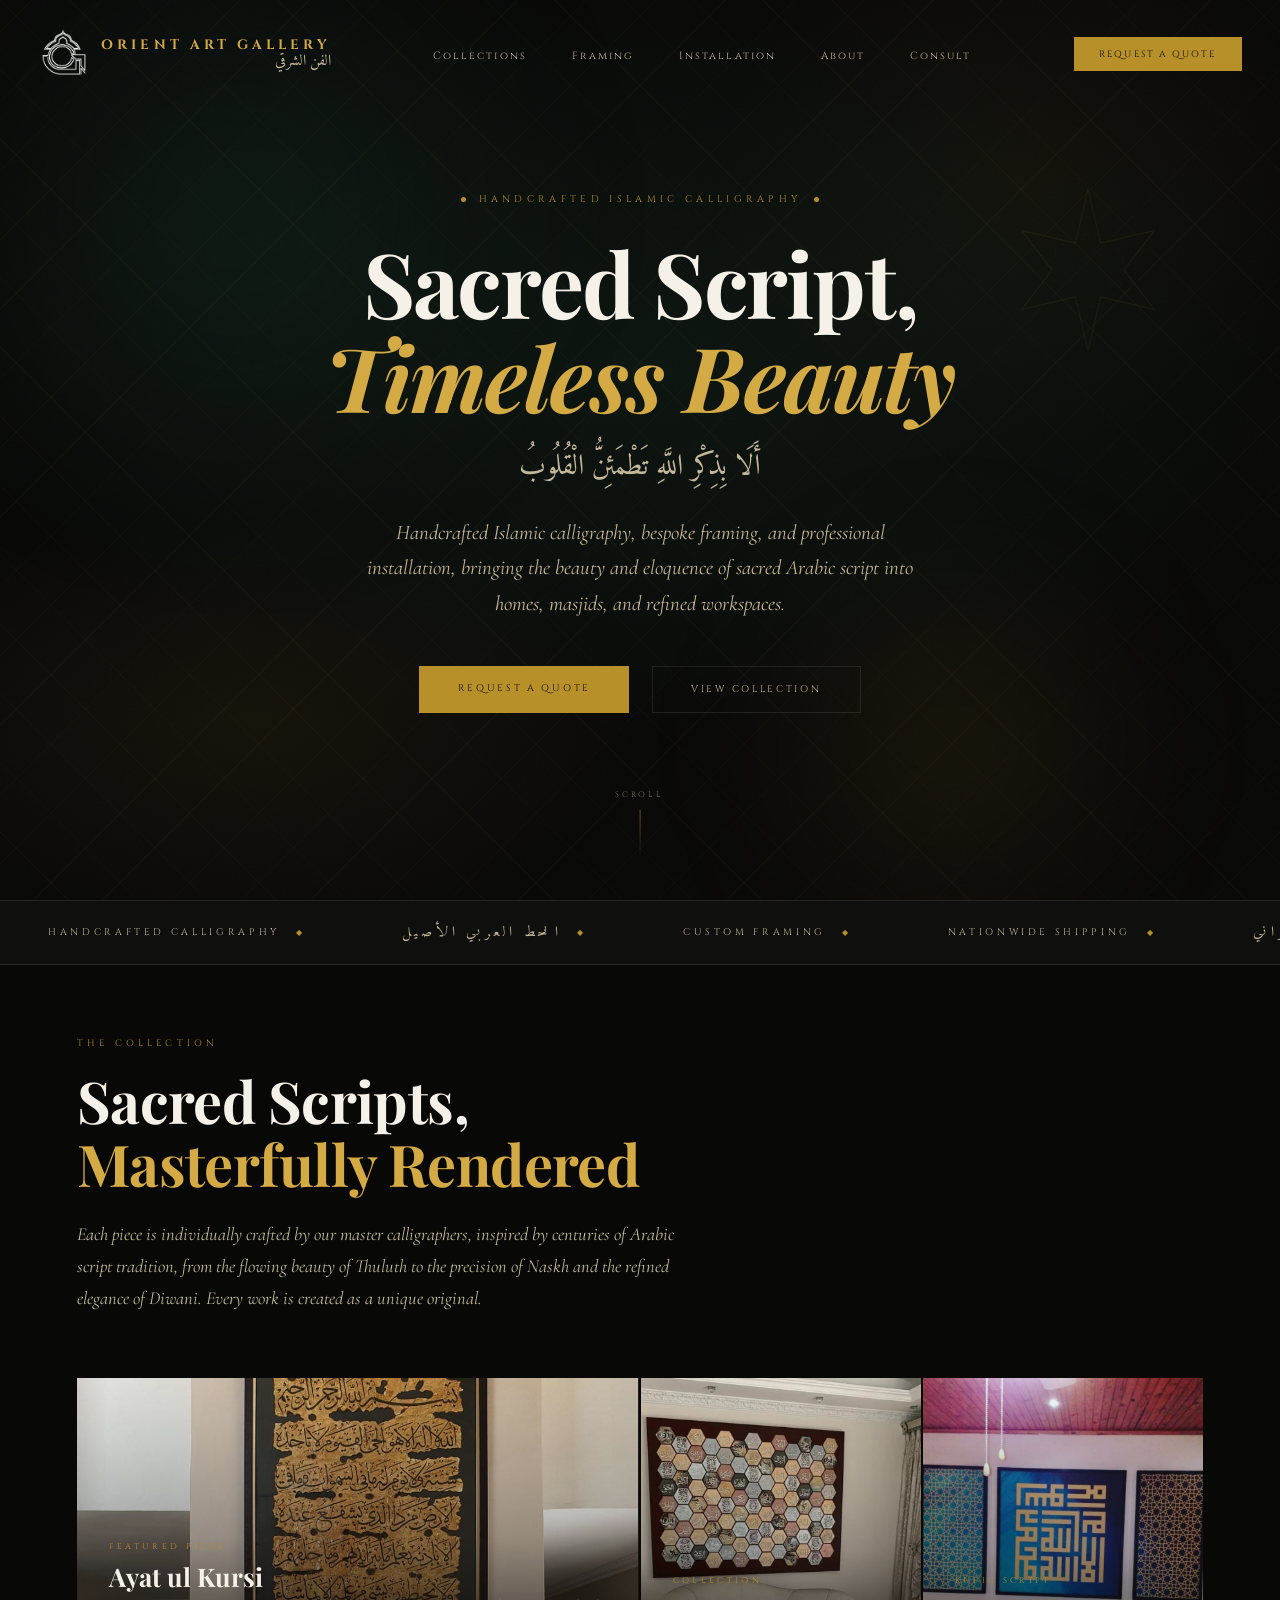
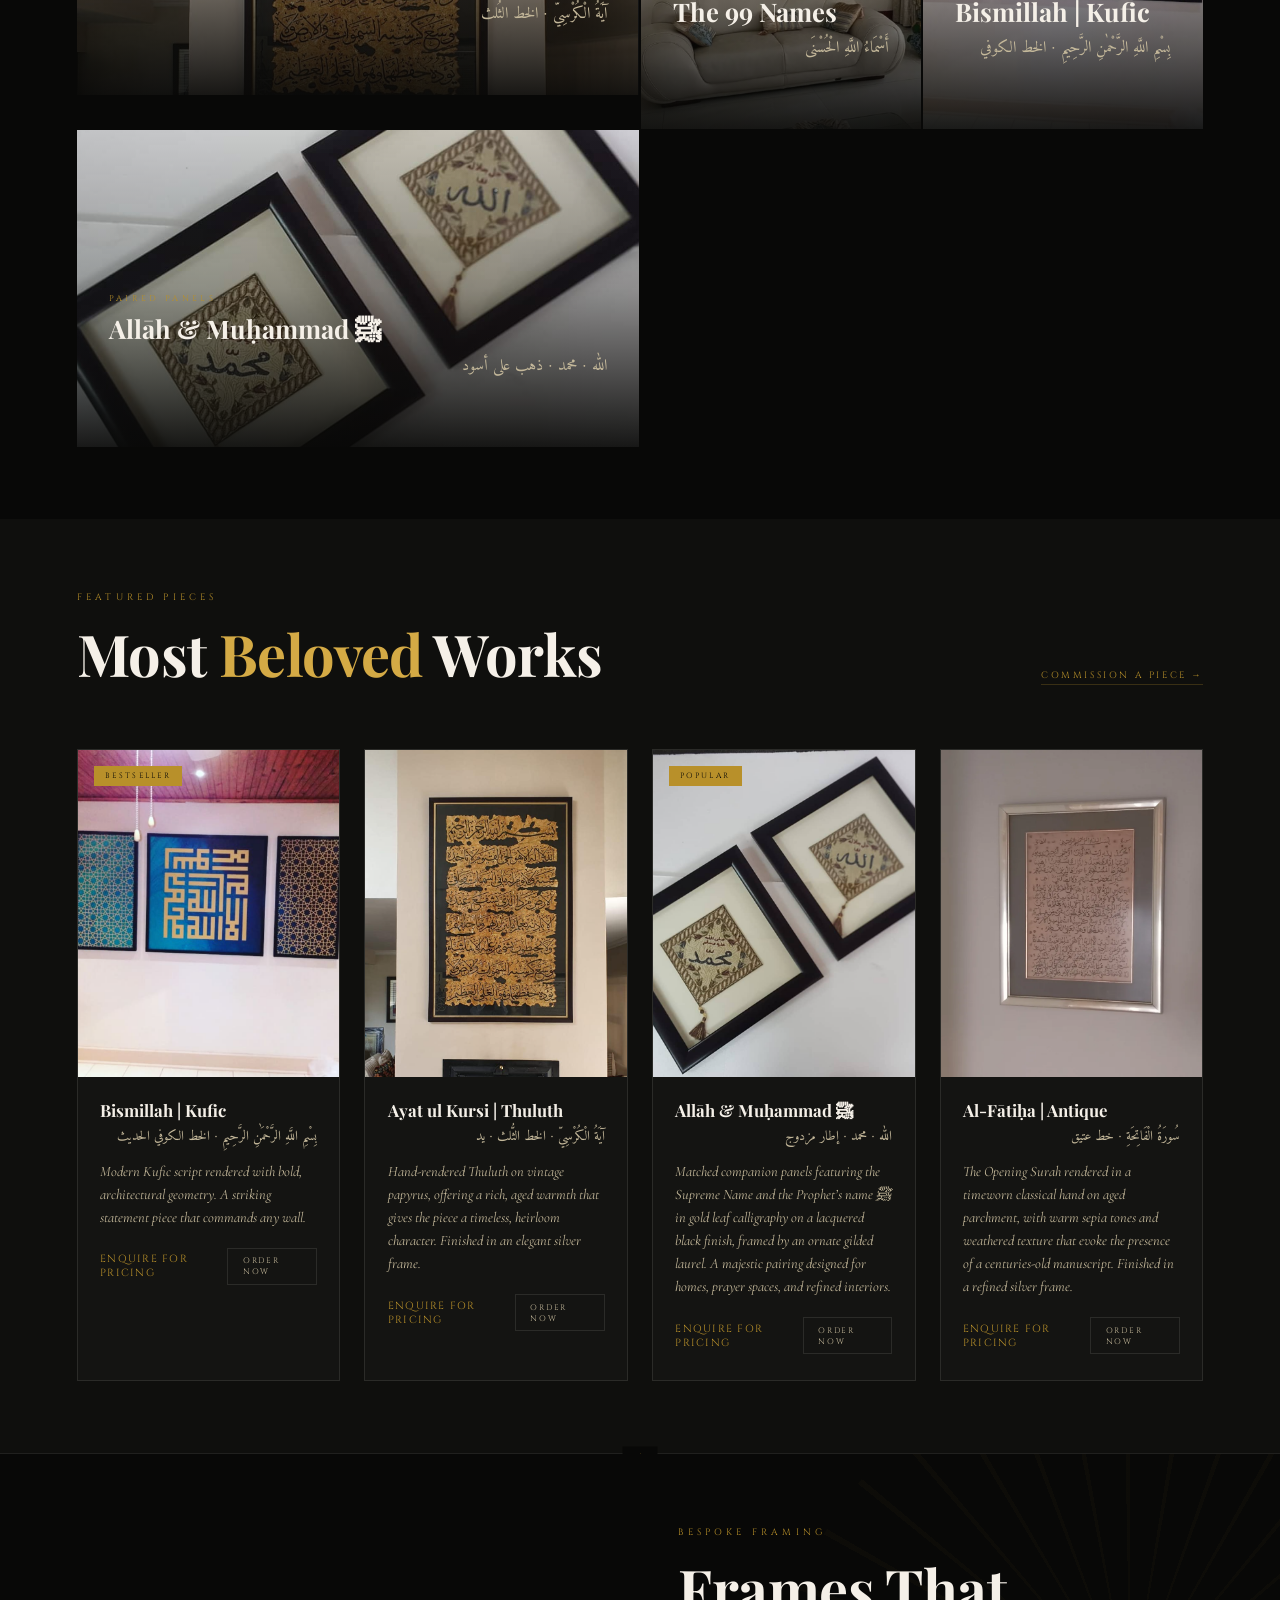
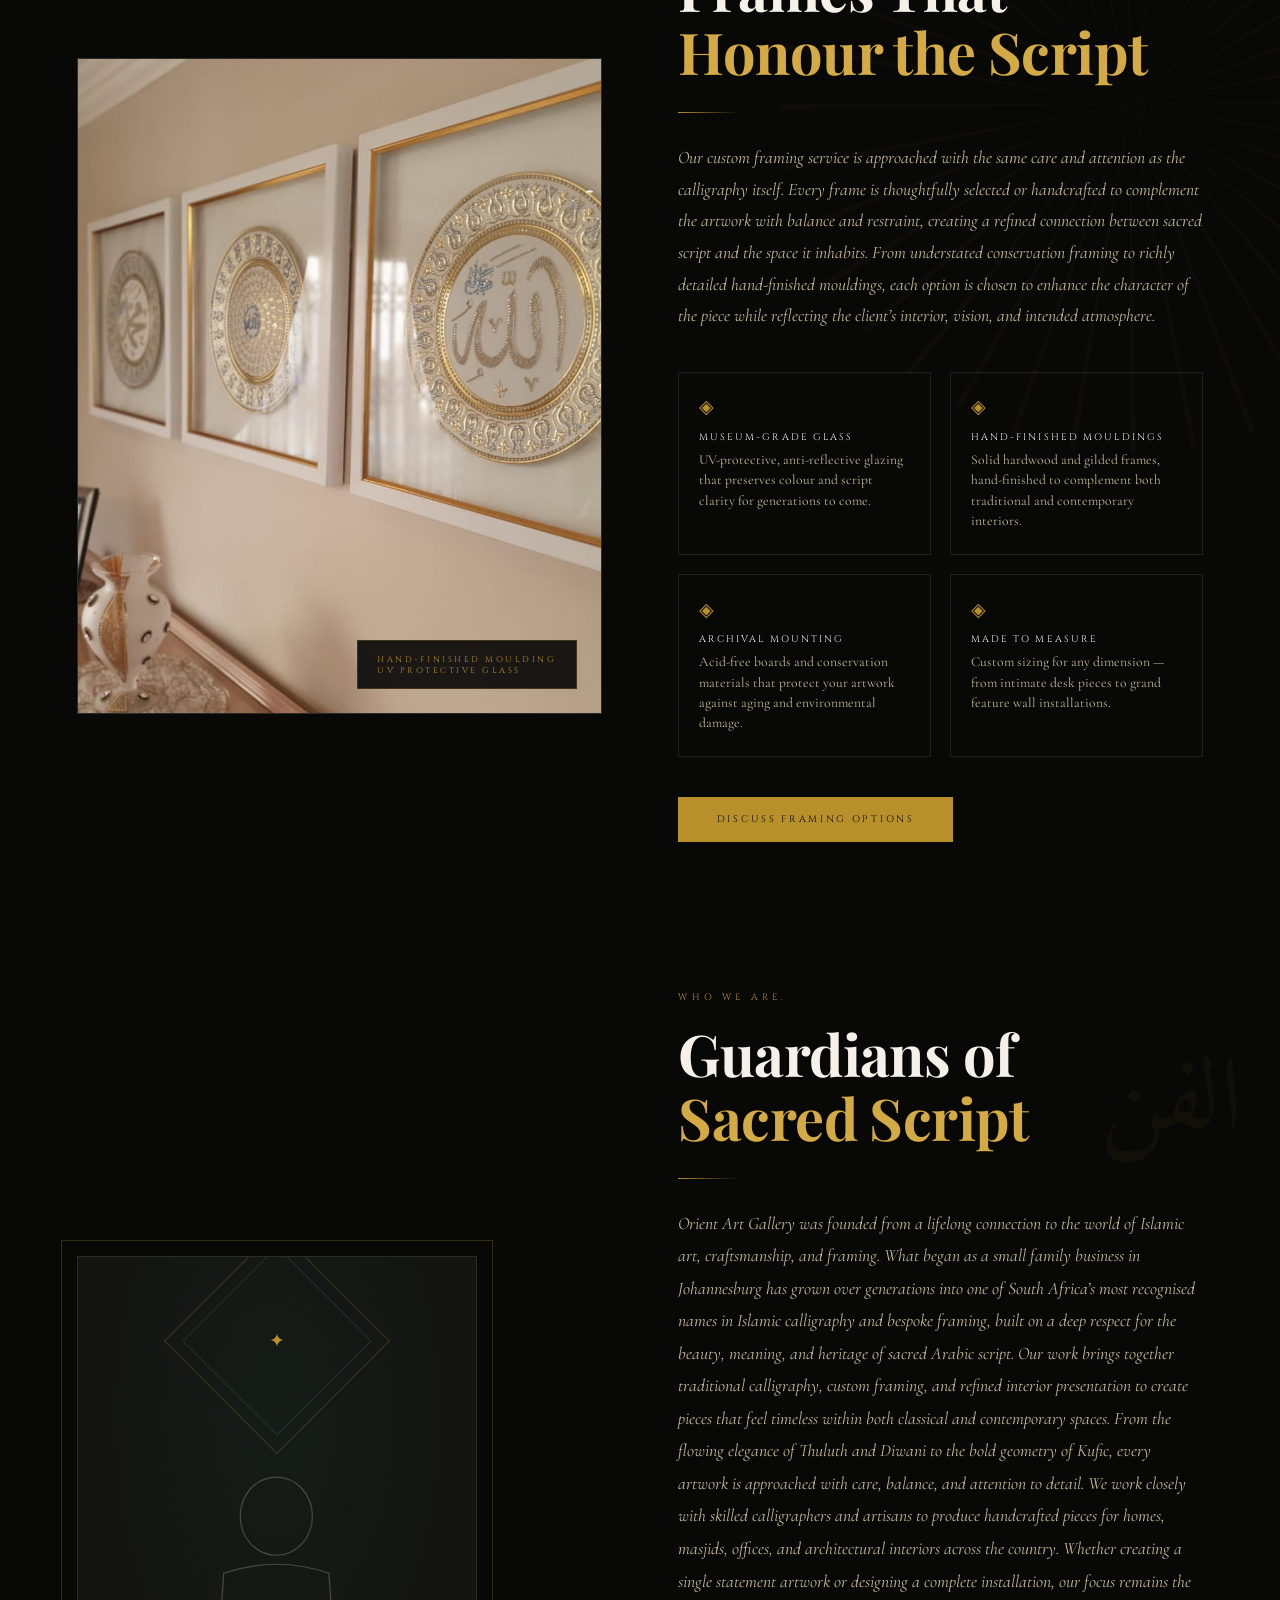
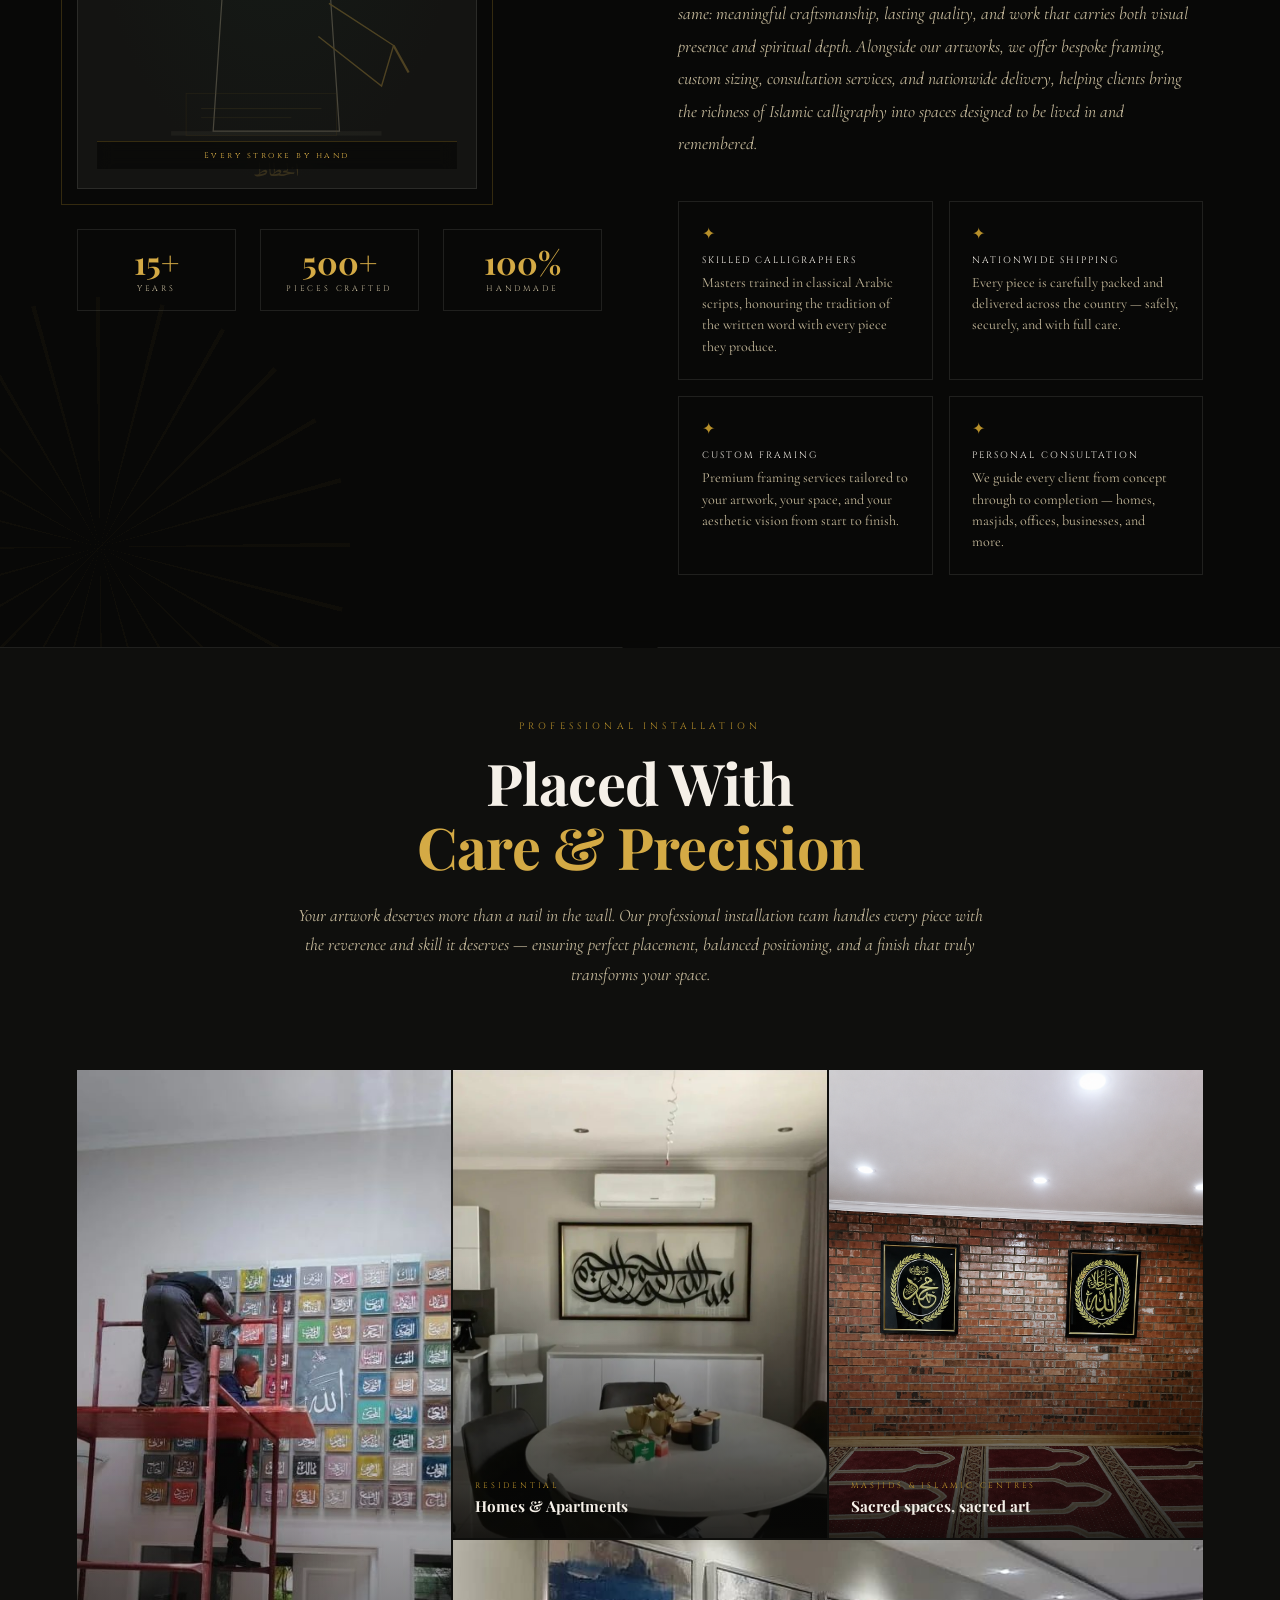
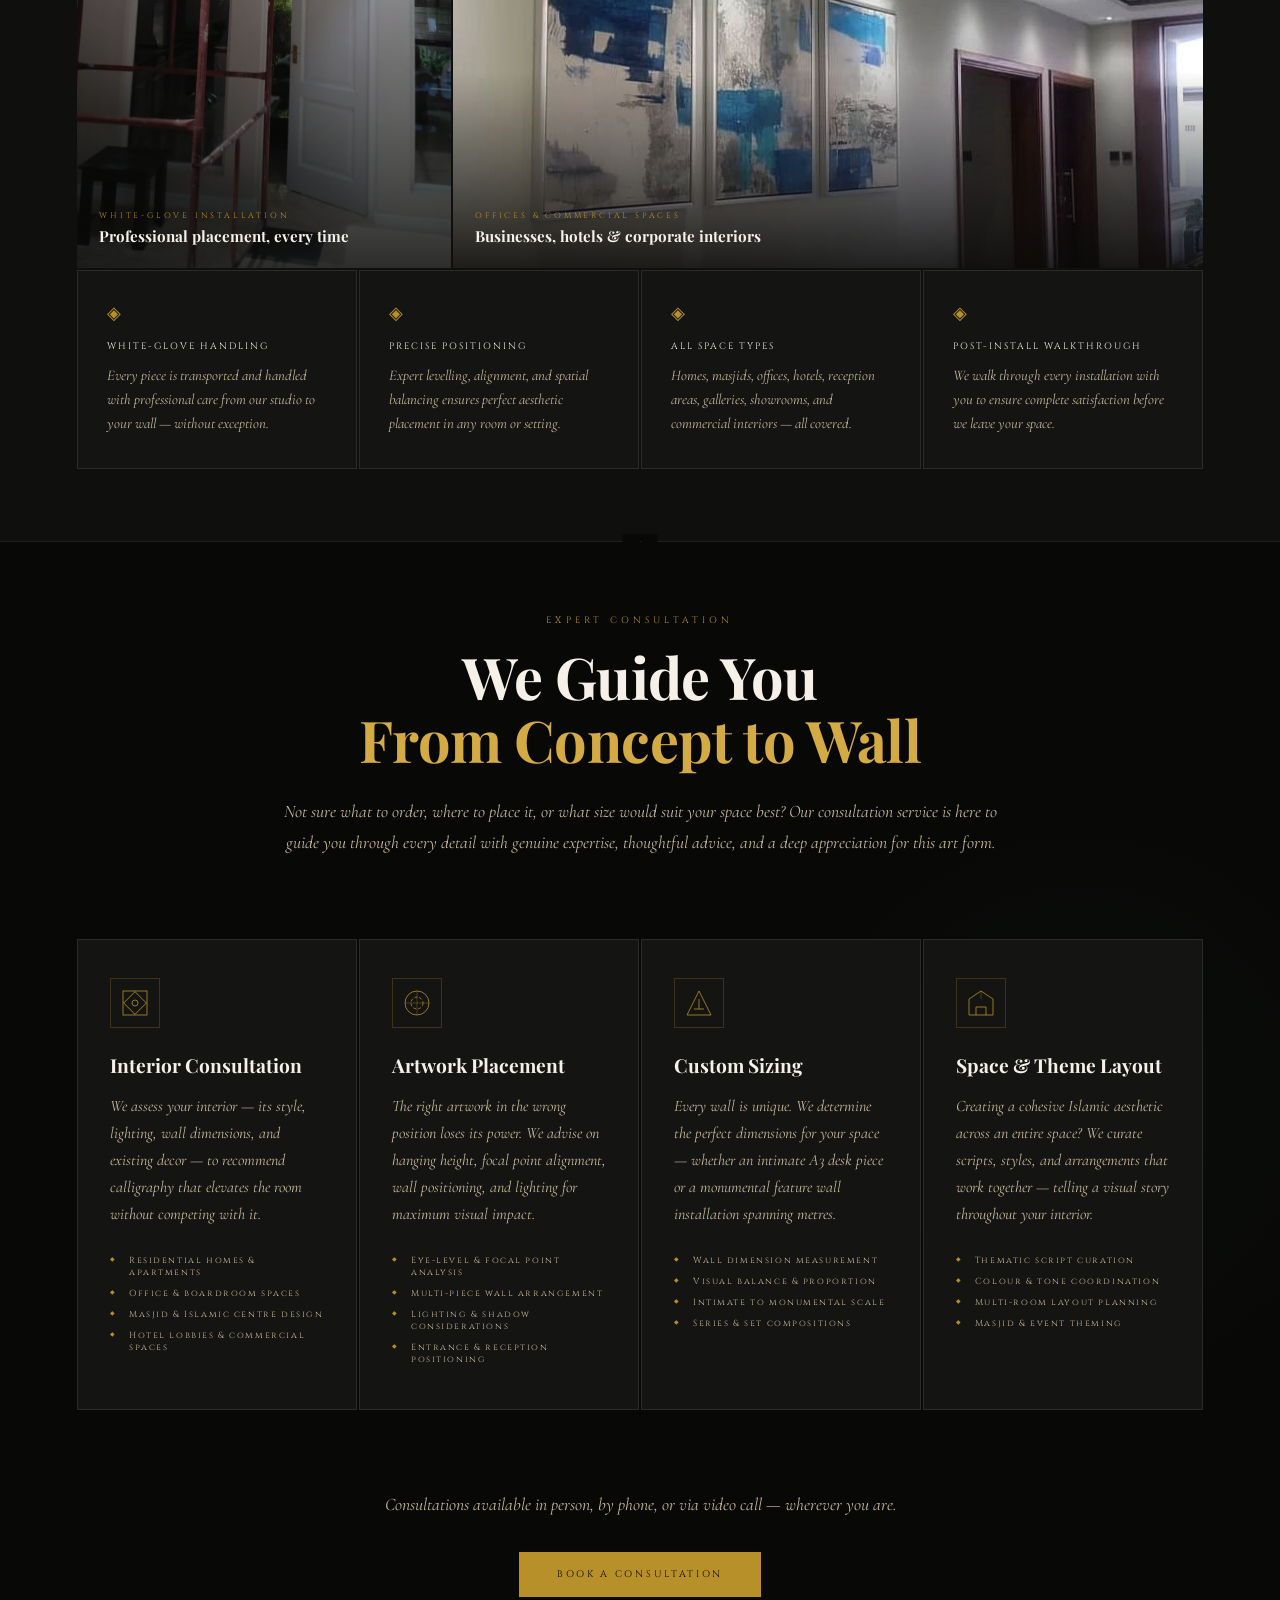
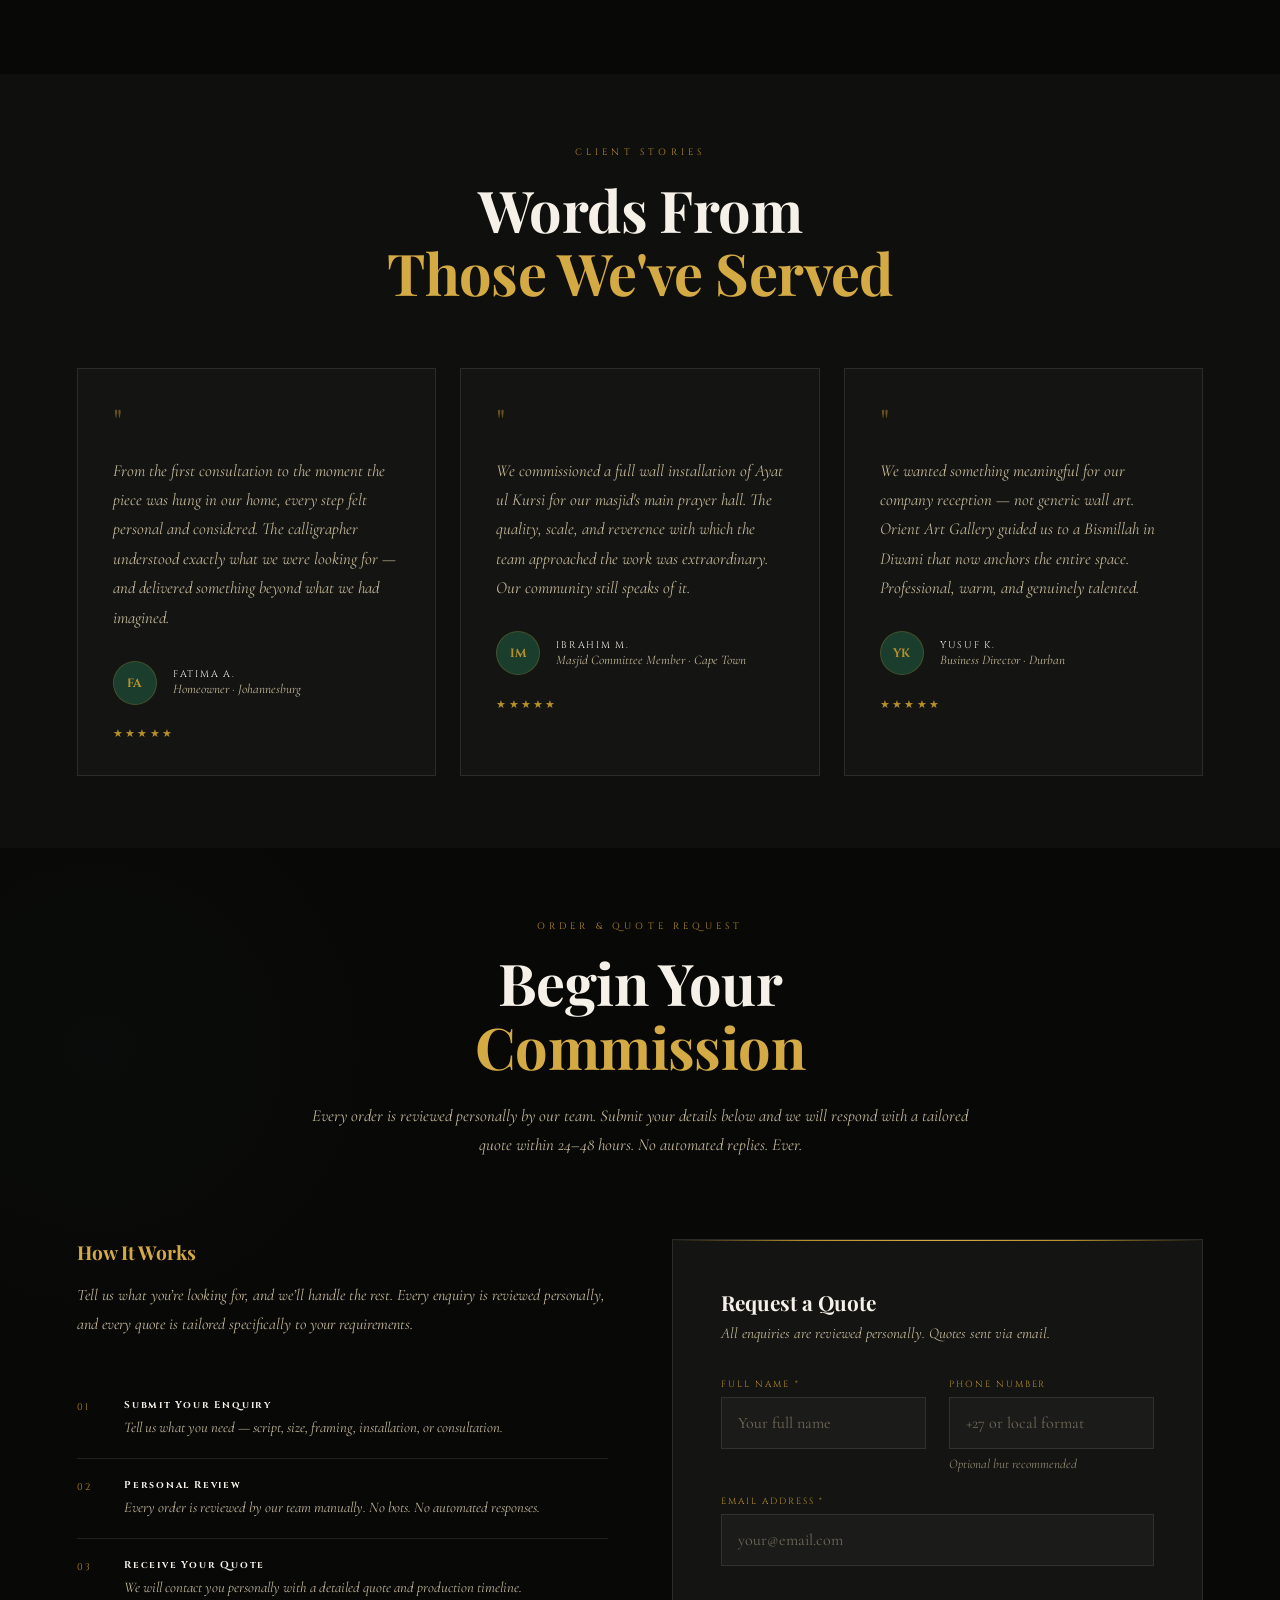
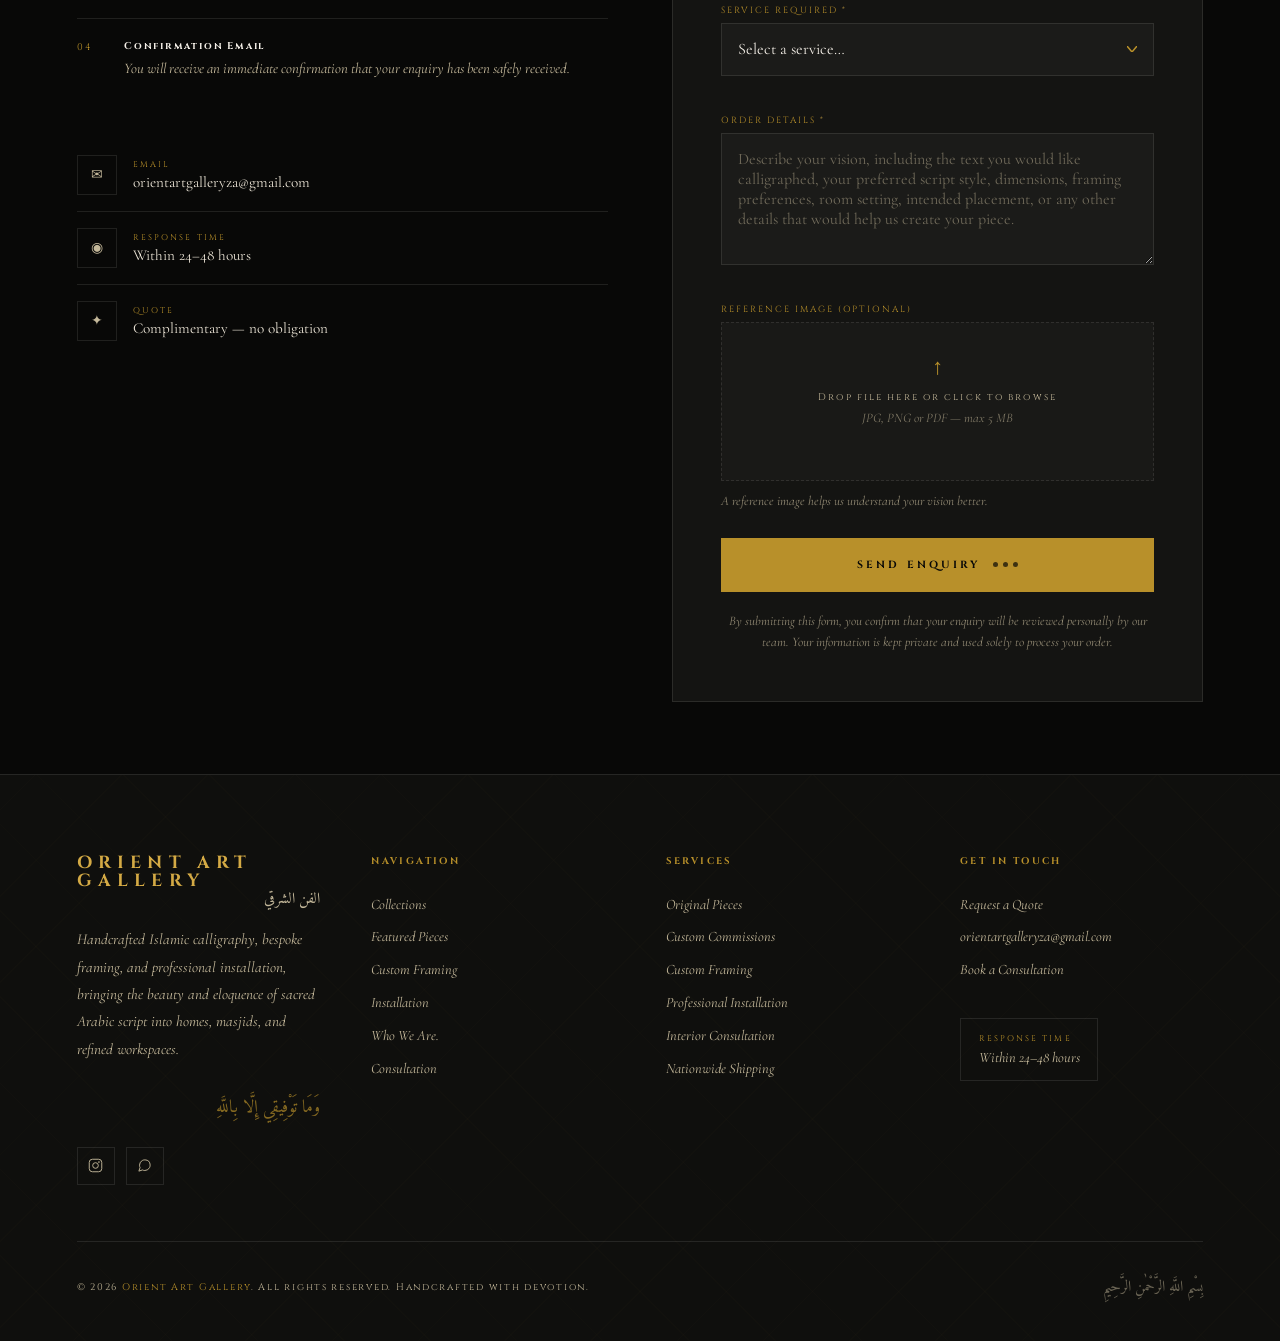
==== index.html @ dc5680f0 "Rename main.html to index.html Renamed" ====
<!DOCTYPE html>
<html lang="en" dir="ltr">

<head>
  <meta charset="UTF-8">
  <meta name="viewport" content="width=device-width, initial-scale=1.0">
  <meta name="description"
    content="Orient Art Gallery | Handcrafted Islamic calligraphy, custom framing, professional installation and interior consultation. Nationwide shipping.">
  <meta name="keywords"
    content="Islamic calligraphy, Arabic calligraphy, custom framing, Islamic art, Quran calligraphy, Islamic home decor, masjid art, halal">
  <meta property="og:title" content="Orient Art Gallery | Picture Framers And Art Presentation">
  <meta property="og:description"
    content="Handcrafted Islamic calligraphy for homes, masjids, and businesses. Custom framing, professional installation, and interior consultation.">
  <meta property="og:type" content="website">
  <meta name="theme-color" content="#080807">
  <title>Orient Art Gallery | Picture Framers And Art Presentation</title>

  <!-- Google Fonts -->
  <link rel="preconnect" href="https://fonts.googleapis.com">
  <link rel="preconnect" href="https://fonts.gstatic.com" crossorigin>
  <link
    href="https://fonts.googleapis.com/css2?family=Cinzel:wght@400;600;700&family=Playfair+Display:ital,wght@0,700;1,400;1,700&family=Cormorant+Garamond:ital,wght@0,400;0,500;1,400;1,500&family=Amiri:ital,wght@0,400;0,700;1,400&family=Noto+Naskh+Arabic:wght@400;700&display=swap"
    rel="stylesheet">

  <!-- Styles -->
  <link rel="stylesheet" href="style.css">
</head>

<body>

  <!-- ============================================================
       LOADER
       ============================================================ -->
  <div id="loader" role="status" aria-label="Loading Orient Art Gallery">
    <div class="loader-geo" aria-hidden="true"></div>
    <div class="loader-arabic" aria-label="Bismillah Al-Rahman Al-Raheem">بِسْمِ اللَّهِ الرَّحْمٰنِ الرَّحِيمِ</div>
    <div class="loader-wordmark">ORIENT ART GALLERY</div>
    <div class="loader-line" aria-hidden="true">
      <div class="loader-fill"></div>
    </div>
  </div>

  <!-- ============================================================
       CUSTOM CURSOR (desktop only)
       ============================================================ -->
  <div id="cursor-dot" aria-hidden="true"></div>
  <div id="cursor-ring" aria-hidden="true"></div>

  <!-- ============================================================
       SCROLL PROGRESS BAR
       ============================================================ -->
  <div id="scroll-bar" role="progressbar" aria-label="Page scroll progress" aria-valuemin="0" aria-valuemax="100"></div>

  <!-- ============================================================
       MOBILE OVERLAY
       ============================================================ -->
  <div id="mob-overlay" aria-hidden="true"></div>

  <!-- ============================================================
       NAVBAR
       ============================================================ -->
  <nav id="navbar" role="navigation" aria-label="Main navigation">
    <a href="#hero" class="nav-logo" aria-label="Orient Art Gallery — Return to top">
      <img src="logo.png" alt="Orient Art Logo" class="nav-logo-img">

      <div class="nav-logo-text">
        <span class="nav-logo-main">ORIENT ART GALLERY</span>
        <span class="nav-logo-arabic" lang="ar" dir="rtl">الفن الشرقي</span>
      </div>
    </a>

    <ul class="nav-links" role="list">
      <li><a href="#collections">Collections</a></li>
      <li><a href="#framing">Framing</a></li>
      <li><a href="#installation">Installation</a></li>
      <li><a href="#who-we-are">About</a></li>
      <li><a href="#consultation">Consult</a></li>
    </ul>

    <a href="#contact" class="nav-cta" aria-label="Request a quote">
      <span>REQUEST A QUOTE</span>
    </a>

    <button class="hamburger" id="hamburger" aria-label="Open navigation menu" aria-expanded="false"
      aria-controls="mobile-nav">
      <span></span><span></span><span></span>
    </button>
  </nav>

  <!-- ============================================================
       MOBILE NAV
       ============================================================ -->
  <nav class="mobile-nav" id="mobile-nav" aria-label="Mobile navigation" aria-hidden="true">
    <a href="#collections">Collections</a>
    <a href="#framing">Framing</a>
    <a href="#installation">Installation</a>
    <a href="#who-we-are">About</a>
    <a href="#consultation">Consult</a>
    <a href="#contact" class="nav-cta" style="margin-top:1.2rem;display:inline-block"><span>REQUEST A QUOTE</span></a>
  </nav>

  <!-- ============================================================
       MAIN CONTENT
       ============================================================ -->
  <main id="main-content">

    <!-- ===========================================================
         1. HERO SECTION
         =========================================================== -->
    <section id="hero" aria-label="Welcome to Orient Art Gallery">

      <!-- Background layers -->
      <div class="hero-bg" aria-hidden="true"></div>
      <div class="hero-grain" aria-hidden="true"></div>
      <div class="hero-geo" aria-hidden="true"></div>
      <div class="orb orb-a" aria-hidden="true"></div>
      <div class="orb orb-b" aria-hidden="true"></div>

      <!-- Decorative 8-pointed star -->
      <svg class="hero-star" viewBox="0 0 100 100" fill="none" xmlns="http://www.w3.org/2000/svg" aria-hidden="true">
        <path d="M50 5 L57 35 L87 28 L70 50 L87 72 L57 65 L50 95 L43 65 L13 72 L30 50 L13 28 L43 35 Z" stroke="#b8902a"
          stroke-width="0.6" fill="rgba(184,144,42,0.06)" />
        <circle cx="50" cy="50" r="20" stroke="#b8902a" stroke-width="0.4" fill="none" stroke-dasharray="3 4"
          opacity="0.5" />
      </svg>

      <!-- Canvas for animated Islamic geometric overlay -->
      <canvas id="hero-canvas" aria-hidden="true"></canvas>

      <!-- Hero content -->
      <div class="hero-content">
        <div class="hero-eyebrow">
          <span class="eyebrow-dot" aria-hidden="true"></span>
          HANDCRAFTED ISLAMIC CALLIGRAPHY
          <span class="eyebrow-dot" aria-hidden="true"></span>
        </div>

        <h1 class="hero-h1">
          <span class="line">Sacred Script,</span>
          <span class="line"><em class="gold-text">Timeless Beauty</em></span>
        </h1>

        <p class="hero-arabic" lang="ar" dir="rtl" aria-label="Verily, in the remembrance of Allah do hearts find rest">
          أَلَا بِذِكْرِ اللَّهِ تَطْمَئِنُّ الْقُلُوبُ
        </p>

        <p class="hero-sub">
          Handcrafted Islamic calligraphy, bespoke framing, and professional installation, bringing the beauty and
          eloquence of sacred Arabic script into homes, masjids, and refined workspaces.

        </p>

        <div class="hero-actions">
          <a href="#contact" class="btn-primary">
            <span>REQUEST A QUOTE</span>
          </a>
          <a href="#collections" class="btn-outline">
            <span>VIEW COLLECTION</span>
          </a>
        </div>
      </div>

      <!-- Scroll cue -->
      <div class="scroll-cue" aria-hidden="true">
        <span>SCROLL</span>
        <div class="scroll-cue-line"></div>
      </div>
    </section>

    <!-- ===========================================================
         2. MARQUEE
         =========================================================== -->
    <div id="marquee" aria-hidden="true">
      <div class="marquee-track">
        <div class="marquee-item"><span>HANDCRAFTED CALLIGRAPHY</span><span class="marquee-dot">◆</span></div>
        <div class="marquee-item"><span class="marquee-arabic" lang="ar">الخط العربي الأصيل</span><span
            class="marquee-dot">◆</span></div>
        <div class="marquee-item"><span>CUSTOM FRAMING</span><span class="marquee-dot">◆</span></div>
        <div class="marquee-item"><span>NATIONWIDE SHIPPING</span><span class="marquee-dot">◆</span></div>
        <div class="marquee-item"><span class="marquee-arabic" lang="ar">خط ثُلث · نَسخ · ديواني</span><span
            class="marquee-dot">◆</span></div>
        <div class="marquee-item"><span>PROFESSIONAL INSTALLATION</span><span class="marquee-dot">◆</span></div>
        <div class="marquee-item"><span>INTERIOR CONSULTATION</span><span class="marquee-dot">◆</span></div>
        <div class="marquee-item"><span class="marquee-arabic" lang="ar">الفن الإسلامي</span><span
            class="marquee-dot">◆</span></div>
        <!-- Duplicate for seamless loop -->
        <div class="marquee-item"><span>HANDCRAFTED CALLIGRAPHY</span><span class="marquee-dot">◆</span></div>
        <div class="marquee-item"><span class="marquee-arabic" lang="ar">الخط العربي الأصيل</span><span
            class="marquee-dot">◆</span></div>
        <div class="marquee-item"><span>CUSTOM FRAMING</span><span class="marquee-dot">◆</span></div>
        <div class="marquee-item"><span>NATIONWIDE SHIPPING</span><span class="marquee-dot">◆</span></div>
        <div class="marquee-item"><span class="marquee-arabic" lang="ar">خط ثُلث · نَسخ · ديواني</span><span
            class="marquee-dot">◆</span></div>
        <div class="marquee-item"><span>PROFESSIONAL INSTALLATION</span><span class="marquee-dot">◆</span></div>
        <div class="marquee-item"><span>INTERIOR CONSULTATION</span><span class="marquee-dot">◆</span></div>
        <div class="marquee-item"><span class="marquee-arabic" lang="ar">الفن الإسلامي</span><span
            class="marquee-dot">◆</span></div>
      </div>
    </div>

    <!-- ===========================================================
         3. COLLECTIONS SECTION
         =========================================================== -->
    <section id="collections" aria-labelledby="collections-title">

      <div class="collections-intro reveal">
        <span class="sec-tag">The Collection</span>
        <h2 class="sec-title" id="collections-title">
          Sacred Scripts,<br><span class="g">Masterfully Rendered</span>
        </h2>
        <p>
          Each piece is individually crafted by our master calligraphers, inspired by centuries of Arabic script
          tradition, from the flowing beauty of Thuluth to the precision of Naskh and the refined elegance of Diwani.
          Every work is created as a unique original.

      </div>

      <div class="collections-grid">

        <!-- Featured piece -->
        <article class="col-card col-span-2 large reveal d1" aria-label="Featured collection piece: Ayat ul Kursi">
          <div class="col-art has-image">
            <img src="ayatul kursi thuluth hand calligraphy.png"
              alt="Ayat ul Kursi — hand-rendered Thuluth calligraphy on aged papyrus, elegantly framed" loading="lazy"
              decoding="async">
            <div class="col-art-inner" role="img" aria-label="Ayat ul Kursi calligraphy in Thuluth script — placeholder"
              aria-hidden="true">

              <svg viewBox="0 0 140 120" fill="none" xmlns="http://www.w3.org/2000/svg" width="80%" opacity="0.75">
                <circle cx="70" cy="60" r="50" stroke="#b8902a" stroke-width="0.4" stroke-dasharray="5 4" />
                <circle cx="70" cy="60" r="35" stroke="#b8902a" stroke-width="0.3" />
                <text x="70" y="55" text-anchor="middle" font-family="Amiri,serif" font-size="22"
                  fill="#d4aa45">اللهُ</text>
                <text x="70" y="74" text-anchor="middle" font-family="Amiri,serif" font-size="11" fill="#c4b89a"
                  opacity="0.8">لَا إِلَٰهَ إِلَّا هُوَ الْحَيُّ الْقَيُّومُ</text>
              </svg>
            </div>
          </div>
          <div class="col-overlay"></div>
          <div class="col-info">
            <span class="col-tag">FEATURED PIECE</span>
            <h3 class="col-title">Ayat ul Kursi</h3>
            <p class="col-arabic" lang="ar" dir="rtl">آيَةُ الْكُرْسِيّ · الخط الثُلث</p>
            <a href="#contact" class="col-btn">INQUIRE NOW</a>
          </div>
        </article>

        <!-- The 99 Names -->
        <article class="col-card reveal d2" aria-label="The 99 Names of Allah">
          <div class="col-art has-image">
            <img src="99 names of allah hexagon.png"
              alt="The 99 Names of Allah — hexagonal mosaic calligraphy, each name in its own gilded cell"
              loading="lazy" decoding="async">
            <div class="col-art-inner" role="img" aria-label="The 99 Names of Allah — placeholder" aria-hidden="true">
              <svg viewBox="0 0 100 100" fill="none" width="65%" opacity="0.7">
                <rect x="15" y="15" width="70" height="70" stroke="#b8902a" stroke-width="0.5" />
                <rect x="22" y="22" width="56" height="56" stroke="#b8902a" stroke-width="0.3"
                  transform="rotate(45 50 50)" />
                <text x="50" y="55" text-anchor="middle" font-family="Amiri,serif" font-size="18"
                  fill="#d4aa45">الله</text>
              </svg>
            </div>
          </div>
          <div class="col-overlay"></div>
          <div class="col-info">
            <span class="col-tag">COLLECTION</span>
            <h3 class="col-title">The 99 Names</h3>
            <p class="col-arabic" lang="ar" dir="rtl">أَسْمَاءُ اللَّهِ الْحُسْنَى</p>
            <a href="#contact" class="col-btn">INQUIRE NOW</a>
          </div>
        </article>

        <!-- Bismillah — Kufic -->
        <article class="col-card reveal d3" aria-label="Bismillah in modern Kufic script">
          <div class="col-art has-image">
            <img src="bismillah kufic.png"
              alt="Bismillah — modern Kufic geometric script, bold angular letterforms in gold" loading="lazy"
              decoding="async">
            <div class="col-art-inner" role="img" aria-label="Bismillah Kufic — placeholder" aria-hidden="true">
              <svg viewBox="0 0 100 100" fill="none" width="65%" opacity="0.7">
                <rect x="10" y="30" width="80" height="40" stroke="#b8902a" stroke-width="0.5" fill="none" />
                <text x="50" y="55" text-anchor="middle" font-family="Amiri,serif" font-size="14" fill="#d4aa45">بسم
                  الله</text>
              </svg>
            </div>
          </div>
          <div class="col-overlay"></div>
          <div class="col-info">
            <span class="col-tag">KUFIC SCRIPT</span>
            <h3 class="col-title">Bismillah | Kufic</h3>
            <p class="col-arabic" lang="ar" dir="rtl">بِسْمِ اللَّهِ الرَّحْمٰنِ الرَّحِيمِ · الخط الكوفي</p>
            <a href="#contact" class="col-btn">INQUIRE NOW</a>
          </div>
        </article>

        <!-- Custom Commissions -->
        <article class="col-card col-span-2 large reveal d4" aria-label="Custom commission calligraphy">
          <div class="col-art has-image">
            <img src="allah muhammed.png"
              alt="Allāh and Muhammad — paired calligraphy panels in gold leaf on black lacquer, encircled by a laurel wreath"
              loading="lazy" decoding="async">
            <div class="col-art-inner" role="img" aria-label="Custom commission calligraphy — placeholder"
              aria-hidden="true">
              <svg viewBox="0 0 140 120" fill="none" width="80%" opacity="0.7">
                <path d="M70 10 L130 45 L130 95 L70 110 L10 95 L10 45 Z" stroke="#b8902a" stroke-width="0.4"
                  fill="none" />
                <path d="M70 25 L115 52 L115 88 L70 98 L25 88 L25 52 Z" stroke="#b8902a" stroke-width="0.3" fill="none"
                  opacity="0.5" />
                <text x="70" y="62" text-anchor="middle" font-family="Amiri,serif" font-size="18" fill="#d4aa45">بسم
                  الله</text>
                <text x="70" y="80" text-anchor="middle" font-family="Amiri,serif" font-size="10" fill="#c4b89a"
                  opacity="0.7">الرحمن الرحيم</text>
              </svg>
            </div>
          </div>
          <div class="col-overlay"></div>
          <div class="col-info">
            <span class="col-tag">PAIRED PANELS</span>
            <h3 class="col-title">Allāh &amp; Muḥammad ﷺ</h3>
            <p class="col-arabic" lang="ar" dir="rtl">الله · محمد · ذهب على أسود</p>
            <a href="#contact" class="col-btn">INQUIRE NOW</a>
          </div>
        </article>

      </div>
    </section>

    <!-- ===========================================================
         4. BEST SELLERS / FEATURED PIECES
         =========================================================== -->
    <section id="bestsellers" aria-labelledby="bestsellers-title">

      <div class="bestsellers-header reveal">
        <div>
          <span class="sec-tag">Featured Pieces</span>
          <h2 class="sec-title" id="bestsellers-title">
            Most <span class="g">Beloved</span> Works
          </h2>
        </div>
        <a href="#contact" class="see-all" aria-label="Commission a custom piece">COMMISSION A PIECE →</a>
      </div>

      <div class="bestsellers-grid">

        <article class="product-card reveal d1">
          <div class="product-art has-image">
            <img src="bismillah kufic.png"
              alt="Bismillah in modern Kufic script — geometric angular letterforms in gold" loading="lazy"
              decoding="async">
            <div class="product-art-inner" role="img" aria-label="Bismillah calligraphy in Kufic script — placeholder"
              aria-hidden="true">
              <svg viewBox="0 0 80 80" fill="none" width="70%" opacity="0.7">
                <text x="40" y="42" text-anchor="middle" font-family="Amiri,serif" font-size="18" fill="#d4aa45">بسم
                  الله</text>
              </svg>
            </div>
            <div class="product-badge">BESTSELLER</div>
          </div>
          <div class="product-info">
            <h3 class="product-title">Bismillah | Kufic</h3>
            <span class="product-arabic" lang="ar" dir="rtl">بِسْمِ اللَّهِ الرَّحْمَٰنِ الرَّحِيمِ · الخط الكوفي
              الحديث</span>
            <p class="product-desc">Modern Kufic script rendered with bold, architectural geometry. A striking statement
              piece that commands any wall.</p>
            <div class="product-footer">
              <span class="product-price">ENQUIRE FOR PRICING</span>
              <a href="#contact" class="product-view">ORDER NOW</a>
            </div>
          </div>
        </article>

        <article class="product-card reveal d2">
          <div class="product-art has-image">
            <img src="ayatul kursi thuluth hand calligraphy.png"
              alt="Ayat ul Kursi — hand-rendered Thuluth calligraphy on aged papyrus in a silver frame" loading="lazy"
              decoding="async">
            <div class="product-art-inner" role="img" aria-label="Ayat ul Kursi in Thuluth style — placeholder"
              aria-hidden="true">
              <svg viewBox="0 0 80 80" fill="none" width="70%" opacity="0.7">
                <circle cx="40" cy="40" r="28" stroke="#b8902a" stroke-width="0.5" />
                <text x="40" y="37" text-anchor="middle" font-family="Amiri,serif" font-size="11" fill="#d4aa45">آيَةُ
                  الْكُرْسِيّ</text>
                <text x="40" y="52" text-anchor="middle" font-family="Amiri,serif" font-size="9" fill="#c4b89a"
                  opacity="0.7">الثُّلث</text>
              </svg>
            </div>
          </div>
          <div class="product-info">
            <h3 class="product-title">Ayat ul Kursi | Thuluth</h3>
            <span class="product-arabic" lang="ar" dir="rtl">آيَةُ الْكُرْسِيّ · الخط الثُّلث · يد</span>
            <p class="product-desc">Hand-rendered Thuluth on vintage papyrus, offering a rich, aged warmth that gives
              the piece a timeless, heirloom character. Finished in an elegant silver frame.</p>
            <div class="product-footer">
              <span class="product-price">ENQUIRE FOR PRICING</span>
              <a href="#contact" class="product-view">ORDER NOW</a>
            </div>
          </div>
        </article>

        <article class="product-card reveal d3">
          <div class="product-art has-image">
            <img src="allah muhammed.png"
              alt="Allāh and Muhammad — paired gold-on-black lacquered panels with laurel wreath border" loading="lazy"
              decoding="async">
            <div class="product-art-inner" role="img" aria-label="Allah and Muhammad paired panels — placeholder"
              aria-hidden="true">
              <svg viewBox="0 0 80 80" fill="none" width="70%" opacity="0.7">
                <text x="40" y="50" text-anchor="middle" font-family="Amiri,serif" font-size="32"
                  fill="#d4aa45">الله</text>
              </svg>
            </div>
            <div class="product-badge">POPULAR</div>
          </div>
          <div class="product-info">
            <h3 class="product-title">Allāh &amp; Muḥammad ﷺ</h3>
            <span class="product-arabic" lang="ar" dir="rtl">الله · محمد · إطار مزدوج</span>
            <p class="product-desc">Matched companion panels featuring the Supreme Name and the Prophet’s name ﷺ in gold
              leaf calligraphy on a lacquered black finish, framed by an ornate gilded laurel. A majestic pairing
              designed for homes, prayer spaces, and refined interiors.</p>
            <div class="product-footer">
              <span class="product-price">ENQUIRE FOR PRICING</span>
              <a href="#contact" class="product-view">ORDER NOW</a>
            </div>
          </div>
        </article>

        <article class="product-card reveal d4">
          <div class="product-art has-image">
            <img src="fatiha.png" alt="Surah Al-Fatiha — antique-style script on aged parchment, silver-framed"
              loading="lazy" decoding="async">
            <div class="product-art-inner" role="img" aria-label="Surah Al-Fatiha antique calligraphy — placeholder"
              aria-hidden="true">
              <svg viewBox="0 0 80 80" fill="none" width="70%" opacity="0.7">
                <rect x="12" y="12" width="56" height="56" stroke="#b8902a" stroke-width="0.5" fill="none" />
                <rect x="20" y="20" width="40" height="40" stroke="#b8902a" stroke-width="0.3" fill="none"
                  transform="rotate(45 40 40)" />
                <text x="40" y="44" text-anchor="middle" font-family="Amiri,serif" font-size="10"
                  fill="#d4aa45">الفاتحة</text>
              </svg>
            </div>
          </div>
          <div class="product-info">
            <h3 class="product-title">Al-Fātiḥa | Antique</h3>
            <span class="product-arabic" lang="ar" dir="rtl">سُورَةُ الْفَاتِحَةِ · خط عتيق</span>
            <p class="product-desc"> The Opening Surah rendered in a timeworn classical hand on aged parchment, with
              warm sepia tones and weathered texture that evoke the presence of a centuries-old manuscript. Finished in
              a refined silver frame.</p>
            <div class="product-footer">
              <span class="product-price">ENQUIRE FOR PRICING</span>
              <a href="#contact" class="product-view">ORDER NOW</a>
            </div>
          </div>
        </article>

      </div>
    </section>

    <!-- Geometric Divider -->
    <div class="geo-divider" aria-hidden="true"></div>

    <!-- ===========================================================
         5. CUSTOM FRAMING SECTION
         =========================================================== -->
    <section id="framing" aria-labelledby="framing-title">
      <div class="framing-geo-bg" aria-hidden="true"></div>

      <div class="framing-grid">

        <!-- Visual: Framed piece illustration -->
        <div class="framing-visual reveal d1">
          <div class="framing-frame-wrap">
            <!-- TO ADD IMAGE: <img src="custom-frame.jpg" alt="Beautifully framed Islamic calligraphy"> and add class "has-image" to .framing-frame -->
            <div class="framing-frame has-image">
              <img src="frames.png"
                alt="Surah Al-Fatiha antique calligraphy in a hand-finished silver frame — framing example"
                loading="lazy" decoding="async">
              <div class="framing-frame-inner">
                <svg viewBox="0 0 100 120" fill="none" width="60%" opacity="0.6">
                  <text x="50" y="50" text-anchor="middle" font-family="Amiri,serif" font-size="20" fill="#d4aa45">بسم
                    الله</text>
                  <text x="50" y="70" text-anchor="middle" font-family="Amiri,serif" font-size="12" fill="#c4b89a"
                    opacity="0.7">الرحمن الرحيم</text>
                </svg>
              </div>
              <div class="framing-label" aria-hidden="true">
                <span>HAND-FINISHED MOULDING</span>
                <span>UV PROTECTIVE GLASS</span>
              </div>
            </div>
          </div>
        </div>

        <!-- Body text -->
        <div class="framing-body reveal d2">
          <span class="sec-tag">Bespoke Framing</span>
          <h2 class="sec-title" id="framing-title">
            Frames That<br><span class="g">Honour the Script</span>
          </h2>
          <div class="gold-sep"></div>

          <p>
            Our custom framing service is approached with the same care and attention as the calligraphy itself. Every
            frame is thoughtfully selected or handcrafted to complement the artwork with balance and restraint, creating
            a refined connection between sacred script and the space it inhabits.

            From understated conservation framing to richly detailed hand-finished mouldings, each option is chosen to
            enhance the character of the piece while reflecting the client’s interior, vision, and intended atmosphere.

          </p>

          <div class="framing-features">
            <div class="framing-feat reveal d3">
              <div class="framing-feat-icon">◈</div>
              <span class="framing-feat-title">MUSEUM-GRADE GLASS</span>
              <p>UV-protective, anti-reflective glazing that preserves colour and script clarity for generations to
                come.</p>
            </div>
            <div class="framing-feat reveal d4">
              <div class="framing-feat-icon">◈</div>
              <span class="framing-feat-title">HAND-FINISHED MOULDINGS</span>
              <p>Solid hardwood and gilded frames, hand-finished to complement both traditional and contemporary
                interiors.</p>
            </div>
            <div class="framing-feat reveal d3">
              <div class="framing-feat-icon">◈</div>
              <span class="framing-feat-title">ARCHIVAL MOUNTING</span>
              <p>Acid-free boards and conservation materials that protect your artwork against aging and environmental
                damage.</p>
            </div>
            <div class="framing-feat reveal d4">
              <div class="framing-feat-icon">◈</div>
              <span class="framing-feat-title">MADE TO MEASURE</span>
              <p>Custom sizing for any dimension — from intimate desk pieces to grand feature wall installations.</p>
            </div>
          </div>

          <a href="#contact" class="btn-primary">
            <span>DISCUSS FRAMING OPTIONS</span>
          </a>
        </div>

      </div>
    </section>

  
    <section id="who-we-are" aria-labelledby="who-title">
      <div class="about-geo-bg" aria-hidden="true"></div>
      <div class="about-arabic-accent" aria-hidden="true" lang="ar">الفن</div>

      <div class="about-grid">

        <div class="about-visual-col reveal d1">
          <div class="about-frame-wrap">
            <div class="about-frame-bg" aria-hidden="true"></div>
            <div class="about-frame-main">
              <div class="about-geo-center" aria-hidden="true"></div>
              <div class="calligrapher-scene" aria-hidden="true">
                <svg viewBox="0 0 180 220" fill="none" xmlns="http://www.w3.org/2000/svg" width="68%" opacity="0.30">
                  <ellipse cx="90" cy="42" rx="24" ry="26" stroke="#c4b89a" stroke-width="0.8" />
                  <path d="M55 80 Q90 68 125 80 L132 185 H48 Z" stroke="#c4b89a" stroke-width="0.8" fill="none" />
                  <path d="M125 100 L168 128 L160 155 L118 122" stroke="#d4aa45" stroke-width="0.9" fill="none" />
                  <line x1="168" y1="128" x2="178" y2="146" stroke="#d4aa45" stroke-width="1.5" />
                  <rect x="20" y="185" width="140" height="3" fill="#c4b89a" opacity="0.2" />
                  <rect x="30" y="160" width="100" height="28" stroke="#b8902a" stroke-width="0.5" fill="none"
                    opacity="0.3" />
                  <line x1="40" y1="170" x2="120" y2="170" stroke="#d4aa45" stroke-width="0.5" opacity="0.4" />
                  <line x1="40" y1="176" x2="100" y2="176" stroke="#d4aa45" stroke-width="0.5" opacity="0.3" />
                  <text x="90" y="215" text-anchor="middle" font-family="Amiri,serif" font-size="13" fill="#d4aa45"
                    opacity="0.6">الخطّاط</text>
                </svg>
              </div>
              <div class="about-frame-caption" aria-hidden="true">
                <span>Every stroke by hand</span>
              </div>
            </div>
          </div>

          <div class="about-stats-row reveal d2">
            <div class="about-stat">
              <span class="about-stat-num">15+</span>
              <span class="about-stat-lbl">YEARS</span>
            </div>
            <div class="about-stat">
              <span class="about-stat-num">500+</span>
              <span class="about-stat-lbl">PIECES CRAFTED</span>
            </div>
            <div class="about-stat">
              <span class="about-stat-num">100%</span>
              <span class="about-stat-lbl">HANDMADE</span>
            </div>
          </div>
        </div>

        <div class="about-body-col reveal d2">
          <span class="sec-tag">Who We Are.</span>
          <h2 class="sec-title" id="who-title">
            Guardians of<br><span class="g">Sacred Script</span>
          </h2>
          <div class="gold-sep"></div>

          <p>
            Orient Art Gallery was founded from a lifelong connection to the world of Islamic art, craftsmanship, and
            framing. What began as a small family business in Johannesburg has grown over generations into one of South
            Africa’s most recognised names in Islamic calligraphy and bespoke framing, built on a deep respect for the
            beauty, meaning, and heritage of sacred Arabic script.

            Our work brings together traditional calligraphy, custom framing, and refined interior presentation to
            create pieces that feel timeless within both classical and contemporary spaces. From the flowing elegance of
            Thuluth and Diwani to the bold geometry of Kufic, every artwork is approached with care, balance, and
            attention to detail.

            We work closely with skilled calligraphers and artisans to produce handcrafted pieces for homes, masjids,
            offices, and architectural interiors across the country. Whether creating a single statement artwork or
            designing a complete installation, our focus remains the same: meaningful craftsmanship, lasting quality,
            and work that carries both visual presence and spiritual depth.

            Alongside our artworks, we offer bespoke framing, custom sizing, consultation services, and nationwide
            delivery, helping clients bring the richness of Islamic calligraphy into spaces designed to be lived in and
            remembered.
          </p>

          <div class="about-values">
            <div class="about-val reveal d3">
              <div class="about-val-icon">✦</div>
              <span class="about-val-title">SKILLED CALLIGRAPHERS</span>
              <p>Masters trained in classical Arabic scripts, honouring the tradition of the written word with every
                piece they produce.</p>
            </div>
            <div class="about-val reveal d4">
              <div class="about-val-icon">✦</div>
              <span class="about-val-title">NATIONWIDE SHIPPING</span>
              <p>Every piece is carefully packed and delivered across the country — safely, securely, and with full
                care.</p>
            </div>
            <div class="about-val reveal d3">
              <div class="about-val-icon">✦</div>
              <span class="about-val-title">CUSTOM FRAMING</span>
              <p>Premium framing services tailored to your artwork, your space, and your aesthetic vision from start to
                finish.</p>
            </div>
            <div class="about-val reveal d4">
              <div class="about-val-icon">✦</div>
              <span class="about-val-title">PERSONAL CONSULTATION</span>
              <p>We guide every client from concept through to completion — homes, masjids, offices, businesses, and
                more.</p>
            </div>
          </div>
        </div>

      </div>
    </section>

    <div class="geo-divider" aria-hidden="true"></div>


    <section id="installation" aria-labelledby="installation-title">

      <div class="installation-header reveal">
        <span class="sec-tag">Professional Installation</span>
        <h2 class="sec-title" id="installation-title">
          Placed With<br><span class="g">Care &amp; Precision</span>
        </h2>
        <p>
          Your artwork deserves more than a nail in the wall. Our professional installation team handles every piece
          with the reverence and skill it deserves — ensuring perfect placement, balanced positioning, and a finish that
          truly transforms your space.
        </p>
      </div>

      <div class="install-grid">

        <div class="install-item main reveal d1">
          <div class="install-art has-image">
            <img src="installation.jpg" alt="Professional team installing Islamic calligraphy artwork" loading="lazy"
              decoding="async">
            <div class="install-art-scene" aria-hidden="true">
              <div class="install-wall"></div>
              <div class="install-artwork">
                <svg viewBox="0 0 60 80" fill="none" aria-hidden="true">
                  <text x="30" y="38" text-anchor="middle" font-family="Amiri,serif" font-size="14" fill="#d4aa45"
                    opacity="0.85">بسم الله</text>
                  <text x="30" y="55" text-anchor="middle" font-family="Amiri,serif" font-size="8.5" fill="#c4b89a"
                    opacity="0.6">الرحمن الرحيم</text>
                </svg>
              </div>
              <div class="install-person" aria-hidden="true">🧑‍🔧</div>
            </div>
          </div>
          <div class="install-overlay"></div>
          <div class="install-caption">
            <span>WHITE-GLOVE INSTALLATION</span>
            <p>Professional placement, every time</p>
          </div>
          <div class="install-hover-glow"></div>
        </div>

        <div class="install-item tall reveal d2">
          <div class="install-art has-image">
            <img src="homes.jpg" alt="Islamic calligraphy installed in a residential home" loading="lazy"
              decoding="async">
            <div class="install-art-scene install-scene-home" aria-hidden="true">
              <div class="install-wall"
                style="background:linear-gradient(180deg,#f2ece0 0%,#e8dfcf 100%);opacity:0.10;"></div>
              <div class="install-artwork" style="top:10%;width:44%">
                <svg viewBox="0 0 60 80" fill="none" aria-hidden="true">
                  <text x="30" y="45" text-anchor="middle" font-family="Amiri,serif" font-size="20" fill="#d4aa45"
                    opacity="0.85">الله</text>
                </svg>
              </div>
            </div>
          </div>
          <div class="install-overlay"></div>
          <div class="install-caption">
            <span>RESIDENTIAL</span>
            <p>Homes &amp; Apartments</p>
          </div>
          <div class="install-hover-glow"></div>
        </div>

        <!-- Masjids -->
        <div class="install-item tall reveal d3">
          <div class="install-art has-image">
            <img src="Masjid.png"
              alt="Paired Allāh and Muhammad ﷺ calligraphy panels installed in a masjid prayer hall against exposed brick"
              loading="lazy" decoding="async">
            <div class="install-art-scene install-scene-masjid" aria-hidden="true">
              <div class="install-wall" style="background:var(--emerald);opacity:0.06;"></div>
              <div class="install-artwork" style="top:6%;width:55%">
                <svg viewBox="0 0 80 60" fill="none" aria-hidden="true">
                  <text x="40" y="32" text-anchor="middle" font-family="Amiri,serif" font-size="11" fill="#d4aa45"
                    opacity="0.85">اللَّهُ لَا إِلَٰهَ إِلَّا هُوَ</text>
                </svg>
              </div>
            </div>
          </div>
          <div class="install-overlay"></div>
          <div class="install-caption">
            <span>MASJIDS &amp; ISLAMIC CENTRES</span>
            <p>Sacred spaces, sacred art</p>
          </div>
          <div class="install-hover-glow"></div>
        </div>

        <!-- Offices & Commercial -->
        <div class="install-item wide reveal d4">
          <div class="install-art has-image">
            <img src="otherframe1.jpg" alt="Islamic calligraphy installed in a commercial office space" loading="lazy"
              decoding="async">
            <div class="install-art-scene install-scene-office" aria-hidden="true">
              <div class="install-wall" style="background:rgba(200,169,122,0.03);"></div>
              <div class="install-artwork" style="top:12%;width:32%;left:50%;transform:translateX(-50%)">
                <svg viewBox="0 0 60 80" fill="none" aria-hidden="true">
                  <text x="30" y="42" text-anchor="middle" font-family="Amiri,serif" font-size="13" fill="#d4aa45"
                    opacity="0.85">بسم الله</text>
                </svg>
              </div>
            </div>
          </div>
          <div class="install-overlay"></div>
          <div class="install-caption">
            <span>OFFICES &amp; COMMERCIAL SPACES</span>
            <p>Businesses, hotels &amp; corporate interiors</p>
          </div>
          <div class="install-hover-glow"></div>
        </div>

      </div>

      <div class="install-features-row reveal">
        <div class="install-feat d1">
          <div class="install-feat-icon">◈</div>
          <span class="install-feat-title">WHITE-GLOVE HANDLING</span>
          <p>Every piece is transported and handled with professional care from our studio to your wall — without
            exception.</p>
        </div>
        <div class="install-feat d2">
          <div class="install-feat-icon">◈</div>
          <span class="install-feat-title">PRECISE POSITIONING</span>
          <p>Expert levelling, alignment, and spatial balancing ensures perfect aesthetic placement in any room or
            setting.</p>
        </div>
        <div class="install-feat d3">
          <div class="install-feat-icon">◈</div>
          <span class="install-feat-title">ALL SPACE TYPES</span>
          <p>Homes, masjids, offices, hotels, reception areas, galleries, showrooms, and commercial interiors — all
            covered.</p>
        </div>
        <div class="install-feat d4">
          <div class="install-feat-icon">◈</div>
          <span class="install-feat-title">POST-INSTALL WALKTHROUGH</span>
          <p>We walk through every installation with you to ensure complete satisfaction before we leave your space.</p>
        </div>
      </div>

    </section>

    <!-- Geometric Divider -->
    <div class="geo-divider" aria-hidden="true"></div>

    <!-- ===========================================================
         8. CONSULTATION SERVICES
         =========================================================== -->
    <section id="consultation" aria-labelledby="consultation-title">

      <div class="consult-header reveal">
        <span class="sec-tag">Expert Consultation</span>
        <h2 class="sec-title" id="consultation-title">
          We Guide You<br><span class="g">From Concept to Wall</span>
        </h2>
        <p class="consult-intro-p">
          Not sure what to order, where to place it, or what size would suit your space best? Our consultation service
          is here to guide you through every detail with genuine expertise, thoughtful advice, and a deep appreciation
          for this art form.
        </p>
      </div>

      <div class="consult-grid reveal">

        <div class="consult-card d1">
          <div class="consult-icon" aria-hidden="true">
            <svg width="30" height="30" viewBox="0 0 30 30" fill="none" stroke="currentColor" stroke-width="0.8">
              <rect x="3" y="3" width="24" height="24" />
              <rect x="7" y="7" width="16" height="16" transform="rotate(45 15 15)" />
              <circle cx="15" cy="15" r="3" />
            </svg>
          </div>
          <h3 class="consult-card-title">Interior Consultation</h3>
          <p class="consult-card-p">
            We assess your interior — its style, lighting, wall dimensions, and existing decor — to recommend
            calligraphy that elevates the room without competing with it.
          </p>
          <ul class="consult-list" aria-label="Interior consultation covers">
            <li>Residential homes &amp; apartments</li>
            <li>Office &amp; boardroom spaces</li>
            <li>Masjid &amp; Islamic centre design</li>
            <li>Hotel lobbies &amp; commercial spaces</li>
          </ul>
        </div>

        <div class="consult-card d2">
          <div class="consult-icon" aria-hidden="true">
            <svg width="30" height="30" viewBox="0 0 30 30" fill="none" stroke="currentColor" stroke-width="0.8">
              <circle cx="15" cy="15" r="12" />
              <circle cx="15" cy="15" r="6" stroke-dasharray="3 2" />
              <line x1="15" y1="3" x2="15" y2="27" opacity="0.4" />
              <line x1="3" y1="15" x2="27" y2="15" opacity="0.4" />
            </svg>
          </div>
          <h3 class="consult-card-title">Artwork Placement</h3>
          <p class="consult-card-p">
            The right artwork in the wrong position loses its power. We advise on hanging height, focal point alignment,
            wall positioning, and lighting for maximum visual impact.
          </p>
          <ul class="consult-list" aria-label="Artwork placement covers">
            <li>Eye-level &amp; focal point analysis</li>
            <li>Multi-piece wall arrangement</li>
            <li>Lighting &amp; shadow considerations</li>
            <li>Entrance &amp; reception positioning</li>
          </ul>
        </div>

        <div class="consult-card d3">
          <div class="consult-icon" aria-hidden="true">
            <svg width="30" height="30" viewBox="0 0 30 30" fill="none" stroke="currentColor" stroke-width="0.8">
              <polygon points="15,3 27,27 3,27" fill="none" />
              <line x1="15" y1="11" x2="15" y2="21" />
              <line x1="10" y1="21" x2="20" y2="21" />
            </svg>
          </div>
          <h3 class="consult-card-title">Custom Sizing</h3>
          <p class="consult-card-p">
            Every wall is unique. We determine the perfect dimensions for your space — whether an intimate A3 desk piece
            or a monumental feature wall installation spanning metres.
          </p>
          <ul class="consult-list" aria-label="Custom sizing covers">
            <li>Wall dimension measurement</li>
            <li>Visual balance &amp; proportion</li>
            <li>Intimate to monumental scale</li>
            <li>Series &amp; set compositions</li>
          </ul>
        </div>

        <div class="consult-card d4">
          <div class="consult-icon" aria-hidden="true">
            <svg width="30" height="30" viewBox="0 0 30 30" fill="none" stroke="currentColor" stroke-width="0.8">
              <path d="M15 3 L27 11 V27 H3 V11 Z" fill="none" />
              <path d="M10 27 V19 H20 V27" fill="none" />
              <line x1="15" y1="3" x2="15" y2="11" opacity="0.4" />
            </svg>
          </div>
          <h3 class="consult-card-title">Space &amp; Theme Layout</h3>
          <p class="consult-card-p">
            Creating a cohesive Islamic aesthetic across an entire space? We curate scripts, styles, and arrangements
            that work together — telling a visual story throughout your interior.
          </p>
          <ul class="consult-list" aria-label="Space layout covers">
            <li>Thematic script curation</li>
            <li>Colour &amp; tone coordination</li>
            <li>Multi-room layout planning</li>
            <li>Masjid &amp; event theming</li>
          </ul>
        </div>

      </div>

      <div class="consult-cta reveal">
        <p class="consult-cta-text">Consultations available in person, by phone, or via video call — wherever you are.
        </p>
        <a href="#contact" class="btn-primary"><span>BOOK A CONSULTATION</span></a>
      </div>

    </section>

    <!-- ===========================================================
         9. TESTIMONIALS
         =========================================================== -->
    <section id="testimonials" aria-labelledby="testimonials-title">

      <div class="testimonials-header reveal">
        <span class="sec-tag">Client Stories</span>
        <h2 class="sec-title" id="testimonials-title">
          Words From<br><span class="g">Those We've Served</span>
        </h2>
      </div>

      <div class="testimonials-track">

        <article class="testi-card reveal d1">
          <div class="testi-quote" aria-hidden="true">"</div>
          <blockquote>
            <p class="testi-text">
              From the first consultation to the moment the piece was hung in our home, every step felt personal and
              considered. The calligrapher understood exactly what we were looking for — and delivered something beyond
              what we had imagined.
            </p>
          </blockquote>
          <div class="testi-author">
            <div class="testi-avatar" aria-hidden="true">FA</div>
            <div>
              <span class="testi-name">FATIMA A.</span>
              <span class="testi-loc">Homeowner · Johannesburg</span>
            </div>
          </div>
          <div class="testi-stars" aria-label="Five stars out of five">★★★★★</div>
        </article>

        <article class="testi-card reveal d2">
          <div class="testi-quote" aria-hidden="true">"</div>
          <blockquote>
            <p class="testi-text">
              We commissioned a full wall installation of Ayat ul Kursi for our masjid's main prayer hall. The quality,
              scale, and reverence with which the team approached the work was extraordinary. Our community still speaks
              of it.
            </p>
          </blockquote>
          <div class="testi-author">
            <div class="testi-avatar" aria-hidden="true">IM</div>
            <div>
              <span class="testi-name">IBRAHIM M.</span>
              <span class="testi-loc">Masjid Committee Member · Cape Town</span>
            </div>
          </div>
          <div class="testi-stars" aria-label="Five stars out of five">★★★★★</div>
        </article>

        <article class="testi-card reveal d3">
          <div class="testi-quote" aria-hidden="true">"</div>
          <blockquote>
            <p class="testi-text">
              We wanted something meaningful for our company reception — not generic wall art. Orient Art Gallery guided
              us to a Bismillah in Diwani that now anchors the entire space. Professional, warm, and genuinely talented.
            </p>
          </blockquote>
          <div class="testi-author">
            <div class="testi-avatar" aria-hidden="true">YK</div>
            <div>
              <span class="testi-name">YUSUF K.</span>
              <span class="testi-loc">Business Director · Durban</span>
            </div>
          </div>
          <div class="testi-stars" aria-label="Five stars out of five">★★★★★</div>
        </article>

      </div>
    </section>

    <!-- ===========================================================
         10. ORDER / QUOTE REQUEST 
         =========================================================== -->
    <section id="contact" aria-labelledby="contact-title">

      <!-- Section header -->
      <div class="contact-header reveal">
        <span class="sec-tag">Order &amp; Quote Request</span>
        <h2 class="sec-title" id="contact-title">
          Begin Your<br><span class="g">Commission</span>
        </h2>
        <p class="contact-header-p">
          Every order is reviewed personally by our team. Submit your details below and we will respond with a tailored
          quote within 24–48 hours. No automated replies. Ever.
        </p>
      </div>

      <div class="contact-grid">

        <aside class="contact-aside reveal d1" aria-label="Order process and contact information">

          <h3>How It Works</h3>
          <p>
            Tell us what you’re looking for, and we’ll handle the rest. Every enquiry is reviewed personally, and every
            quote is tailored specifically to your requirements.

          </p>

          <div class="process-steps" role="list">

            <div class="process-step" role="listitem">
              <div class="process-num" aria-hidden="true">01</div>
              <div class="process-text">
                <strong>Submit Your Enquiry</strong>
                <span>Tell us what you need — script, size, framing, installation, or consultation.</span>
              </div>
            </div>

            <div class="process-step" role="listitem">
              <div class="process-num" aria-hidden="true">02</div>
              <div class="process-text">
                <strong>Personal Review</strong>
                <span>Every order is reviewed by our team manually. No bots. No automated responses.</span>
              </div>
            </div>

            <div class="process-step" role="listitem">
              <div class="process-num" aria-hidden="true">03</div>
              <div class="process-text">
                <strong>Receive Your Quote</strong>
                <span>We will contact you personally with a detailed quote and production timeline.</span>
              </div>
            </div>

            <div class="process-step" role="listitem">
              <div class="process-num" aria-hidden="true">04</div>
              <div class="process-text">
                <strong>Confirmation Email</strong>
                <span>You will receive an immediate confirmation that your enquiry has been safely received.</span>
              </div>
            </div>

          </div>

          <div class="contact-rows">
            <div class="contact-row">
              <div class="ci" aria-label="Email">✉</div>
              <div>
                <div class="contact-label">EMAIL</div>
                <div class="email-reveal">
                  &#x6F;&#x72;&#x69;&#x65;&#x6E;&#x74;&#x61;&#x72;&#x74;&#x67;&#x61;&#x6C;&#x6C;&#x65;&#x72;&#x79;&#x7A;&#x61;&#x40;&#x67;&#x6D;&#x61;&#x69;&#x6C;&#x2E;&#x63;&#x6F;&#x6D;
                </div>
              </div>
            </div>
            <div class="contact-row">
              <div class="ci" aria-label="Response time">◉</div>
              <div>
                <div class="contact-label">RESPONSE TIME</div>
                <div>Within 24–48 hours</div>
              </div>
            </div>
            <div class="contact-row">
              <div class="ci" aria-label="Quote">✦</div>
              <div>
                <div class="contact-label">QUOTE</div>
                <div>Complimentary — no obligation</div>
              </div>
            </div>
          </div>

        </aside>

        <div class="form-panel reveal d2">

          <div id="form-success" role="alert" aria-live="polite" aria-atomic="true">
            <div class="success-ring" aria-hidden="true">✦</div>
            <h3 class="success-title">Enquiry Received</h3>
            <p class="success-body">
              Thank you for reaching out to Orient Art Gallery.<br><br>
              We have received your request and will respond personally within 24–48 hours.<br><br>
              A confirmation has been sent to your email address.
            </p>
          </div>

          <div id="form-error" role="alert" aria-live="assertive" aria-atomic="true">
            <div class="error-icon" aria-hidden="true">⚠</div>
            <p class="form-error-msg" id="form-error-msg"></p>
          </div>

          <div id="form-wrapper">
            <h3 class="form-panel-title">Request a Quote</h3>
            <p class="form-panel-sub">All enquiries are reviewed personally. Quotes sent via email.</p>

            <form id="order-form" novalidate aria-label="Order enquiry form">


              <div class="honeypot-wrapper" aria-hidden="true">
                <label for="website">Website</label>
                <input type="text" id="website" name="website" autocomplete="off" tabindex="-1" aria-hidden="true"
                  placeholder="Leave this empty">
              </div>

             
              <div class="f-row">
                <div class="f-group">
                  <label for="name">Full Name <span class="f-required" aria-label="required">*</span></label>
                  <input type="text" id="name" name="name" placeholder="Your full name" autocomplete="name" required
                    aria-required="true" aria-describedby="name-error">
                  <span class="f-error" id="name-error" role="alert"></span>
                </div>
                <div class="f-group">
                  <label for="phone">Phone Number</label>
                  <input type="tel" id="phone" name="phone" placeholder="+27 or local format" autocomplete="tel"
                    aria-describedby="phone-hint">
                  <span class="f-hint" id="phone-hint">Optional but recommended</span>
                </div>
              </div>

              <div class="f-group">
                <label for="email">Email Address <span class="f-required" aria-label="required">*</span></label>
                <input type="email" id="email" name="email" placeholder="your@email.com" autocomplete="email" required
                  aria-required="true" aria-describedby="email-error">
                <span class="f-error" id="email-error" role="alert"></span>
              </div>

              <div class="f-group">
                <label for="service">Service Required <span class="f-required" aria-label="required">*</span></label>
                <select id="service" name="service" required aria-required="true" aria-describedby="service-error">
                  <option value="" disabled selected>Select a service…</option>
                  <option value="original-piece">Original Calligraphy Piece</option>
                  <option value="custom-commission">Custom Commission</option>
                  <option value="custom-framing">Custom Framing Only</option>
                  <option value="installation">Professional Installation</option>
                  <option value="consultation">Interior Consultation</option>
                  <option value="full-package">Full Package (Art + Framing + Installation)</option>
                  <option value="other">Other / Not Sure Yet</option>
                </select>
                <span class="f-error" id="service-error" role="alert"></span>
              </div>

              <!-- Message / Order Details -->
              <div class="f-group">
                <label for="message">Order Details <span class="f-required" aria-label="required">*</span></label>
                <textarea id="message" name="message" rows="5"
                  placeholder="Describe your vision, including the text you would like calligraphed, your preferred script style, dimensions, framing preferences, room setting, intended placement, or any other details that would help us create your piece."
                  required aria-required="true" aria-describedby="message-error"></textarea>
                <span class="f-error" id="message-error" role="alert"></span>
              </div>

              <!-- Optional File Upload -->
              <div class="f-group f-upload-group">
                <label for="attachment">Reference Image (Optional)</label>
                <div class="f-upload-area" id="upload-area" role="button" tabindex="0"
                  aria-label="Click to upload a reference image or document">
                  <input type="file" id="attachment" name="attachment" accept="image/*,.pdf"
                    aria-describedby="upload-hint">
                  <div class="upload-inner" aria-hidden="true">
                    <span class="upload-icon">↑</span>
                    <span class="upload-text">Drop file here or click to browse</span>
                    <span class="upload-hint" id="upload-hint">JPG, PNG or PDF — max 5 MB</span>
                  </div>
                  <div class="upload-chosen" id="upload-chosen" aria-live="polite"></div>
                </div>
                <span class="f-note">A reference image helps us understand your vision better.</span>
              </div>

              <!-- Submit button -->
              <button type="submit" class="btn-send" id="submit-btn" aria-describedby="submit-note">

                <span id="btn-text">SEND ENQUIRY</span>

                <span id="btn-loading" class="btn-loading-inner" aria-hidden="true" hidden>
                  <span class="loading-dot"></span>
                  <span class="loading-dot"></span>
                  <span class="loading-dot"></span>
                </span>

              </button>

              <p class="submit-note" id="submit-note">
                By submitting this form, you confirm that your enquiry will be reviewed personally by our team. Your
                information is kept private and used solely to process your order.
              </p>

            </form>
          </div><!-- /form-wrapper -->

        </div><!-- /form-panel -->

      </div><!-- /contact-grid -->
    </section>

  </main><!-- /main -->

  <!-- ============================================================
       FOOTER
       ============================================================ -->
  <footer role="contentinfo">
    <div class="footer-grid">

      <!-- Brand column -->
      <div class="footer-brand">
        <div class="footer-brand-logo">
          <div class="nav-logo-text">
            <span class="nav-logo-main">ORIENT ART GALLERY</span>
            <span class="nav-logo-arabic" lang="ar" dir="rtl">الفن الشرقي</span>
          </div>
        </div>
        <p>
          Handcrafted Islamic calligraphy, bespoke framing, and professional installation, bringing the beauty and
          eloquence of sacred Arabic script into homes, masjids, and refined workspaces.

        </p>
        <span class="footer-arabic" lang="ar" dir="rtl">وَمَا تَوْفِيقِي إِلَّا بِاللَّهِ</span>
        <div class="social-row">
          <a href="https://www.instagram.com/orient_art_gallery_2/" class="soc" aria-label="Follow us on Instagram">
            <svg width="15" height="15" viewBox="0 0 24 24" fill="none" stroke="currentColor" stroke-width="1.5"
              aria-hidden="true">
              <rect x="2" y="2" width="20" height="20" rx="5" />
              <circle cx="12" cy="12" r="4.5" />
              <circle cx="17.5" cy="6.5" r="1.3" fill="currentColor" stroke="none" />
            </svg>
          </a>

          </a>
          <a href="https://api.whatsapp.com/send?phone=27729881779" class="soc" aria-label="Contact us on WhatsApp">
            <svg width="15" height="15" viewBox="0 0 24 24" fill="none" stroke="currentColor" stroke-width="1.5"
              aria-hidden="true">
              <path
                d="M21 11.5a8.38 8.38 0 01-.9 3.8 8.5 8.5 0 01-7.6 4.7 8.38 8.38 0 01-3.8-.9L3 21l1.9-5.7a8.38 8.38 0 01-.9-3.8 8.5 8.5 0 014.7-7.6 8.38 8.38 0 013.8-.9h.5a8.48 8.48 0 018 8v.5z" />
            </svg>
          </a>
        </div>
      </div>

      <!-- Navigation -->
      <nav class="fc" aria-label="Footer navigation">
        <h4>NAVIGATION</h4>
        <ul>
          <li><a href="#collections">Collections</a></li>
          <li><a href="#bestsellers">Featured Pieces</a></li>
          <li><a href="#framing">Custom Framing</a></li>
          <li><a href="#installation">Installation</a></li>
          <li><a href="#who-we-are">Who We Are.</a></li>
          <li><a href="#consultation">Consultation</a></li>
        </ul>
      </nav>

      <!-- Services -->
      <nav class="fc" aria-label="Footer services">
        <h4>SERVICES</h4>
        <ul>
          <li><a href="#contact">Original Pieces</a></li>
          <li><a href="#contact">Custom Commissions</a></li>
          <li><a href="#framing">Custom Framing</a></li>
          <li><a href="#installation">Professional Installation</a></li>
          <li><a href="#consultation">Interior Consultation</a></li>
          <li><a href="#contact">Nationwide Shipping</a></li>
        </ul>
      </nav>

      <!-- Contact -->
      <div class="fc">
        <h4>GET IN TOUCH</h4>
        <ul>
          <li><a href="#contact">Request a Quote</a></li>
          <li><a
              href="&#x6D;&#x61;&#x69;&#x6C;&#x74;&#x6F;&#x3A;&#x6F;&#x72;&#x69;&#x65;&#x6E;&#x74;&#x61;&#x72;&#x74;&#x67;&#x61;&#x6C;&#x6C;&#x65;&#x72;&#x79;&#x7A;&#x61;&#x40;&#x67;&#x6D;&#x61;&#x69;&#x6C;&#x2E;&#x63;&#x6F;&#x6D;"
              class="email-reveal">&#x6F;&#x72;&#x69;&#x65;&#x6E;&#x74;&#x61;&#x72;&#x74;&#x67;&#x61;&#x6C;&#x6C;&#x65;&#x72;&#x79;&#x7A;&#x61;&#x40;&#x67;&#x6D;&#x61;&#x69;&#x6C;&#x2E;&#x63;&#x6F;&#x6D;</a>
          </li>
          <li><a href="#consultation">Book a Consultation</a></li>
        </ul>
        <div class="footer-response">
          <div class="footer-response-label">RESPONSE TIME</div>
          <div class="footer-response-val">Within 24–48 hours</div>
        </div>
      </div>

    </div>

    <div class="footer-bottom">
      <p>
        © <span id="year"></span> <span class="g">Orient Art Gallery</span>.
        All rights reserved. Handcrafted with devotion.
      </p>
      <span class="footer-bottom-arabic" lang="ar" dir="rtl">بِسْمِ اللَّهِ الرَّحْمٰنِ الرَّحِيمِ</span>
    </div>
  </footer>

  <!-- ============================================================
       SCRIPTS
       ============================================================ -->
  <script src="script.js" defer></script>



  <script>
    (function () {
      var CONTAINERS = ['.col-art', '.product-art', '.install-art', '.framing-frame', '.about-frame-main'];

      function applyImageState(img) {
        var container = img.closest(CONTAINERS.join(','));
        if (!container) return;
        if (img.complete && img.naturalWidth > 0) {
          container.classList.add('has-image');
        } else {
          img.addEventListener('load', function () { container.classList.add('has-image'); });
          img.addEventListener('error', function () { container.classList.remove('has-image'); });
        }
      }

      document.querySelectorAll(CONTAINERS.map(function (s) { return s + ' img'; }).join(',')).forEach(applyImageState);

      if (typeof MutationObserver !== 'undefined') {
        new MutationObserver(function (mutations) {
          mutations.forEach(function (m) {
            m.addedNodes.forEach(function (node) {
              if (node.nodeType !== 1) return;
              if (node.tagName === 'IMG') applyImageState(node);
              node.querySelectorAll && node.querySelectorAll('img').forEach(applyImageState);
            });
          });
        }).observe(document.body, { childList: true, subtree: true });
      }
    })();
  </script>

  <script>
    (function () {
      var p1 = 'orientartgallery';
      var p2 = 'za';
      var p3 = '@';
      var p4 = 'gmail';
      var p5 = '.com';
      var addr = p1 + p2 + p3 + p4 + p5;
      document.querySelectorAll('.email-reveal').forEach(function (el) {
        el.textContent = addr;
        if (el.tagName === 'A') el.setAttribute('href', 'mailto:' + addr);
      });
    })();
  </script>
</body>

</html>
---- style.css ----
:root {
  /* Core Palette */
  --black:          #080807;
  --black-soft:     #0f0f0d;
  --black-panel:    #141412;
  --black-card:     #1a1916;

  /* Ivory / Cream */
  --ivory:          #f5f0e8;
  --ivory-soft:     #ebe4d6;
  --ivory-muted:    #c4b89a;
  --ivory-ghost:    rgba(245, 240, 232, 0.06);
  --ivory-border:   rgba(245, 240, 232, 0.10);

  /* Deep Emerald */
  --emerald:        #1a3d2e;
  --emerald-light:  #2a5c45;
  --emerald-glow:   rgba(26, 61, 46, 0.45);
  --emerald-dim:    rgba(26, 61, 46, 0.20);

  /* Sand / Beige */
  --sand:           #c8a97a;
  --sand-light:     #dfc09a;
  --sand-dim:       rgba(200, 169, 122, 0.15);

  /* Gold Accents */
  --gold:           #b8902a;
  --gold-bright:    #d4aa45;
  --gold-pale:      #e8c96a;
  --gold-dim:       rgba(184, 144, 42, 0.15);
  --gold-glow:      rgba(184, 144, 42, 0.30);
  --gold-line:      rgba(184, 144, 42, 0.25);

  /* Typography */
  --font-display:   'Cinzel', serif;
  --font-serif:     'Playfair Display', serif;
  --font-body:      'Cormorant Garamond', serif;
  --font-arabic:    'Amiri', serif;
  --font-arabic2:   'Noto Naskh Arabic', serif;

  /* Motion */
  --ease-out:       cubic-bezier(0.22, 1, 0.36, 1);
  --ease-spring:    cubic-bezier(0.34, 1.56, 0.64, 1);
  --ease-in-out:    cubic-bezier(0.65, 0, 0.35, 1);

  /* Spacing */
  --section-pad:    clamp(4rem, 8vh, 8rem) clamp(1.5rem, 6vw, 8vw);
  --container-gap:  clamp(2rem, 5vw, 6rem);
}

/* ── RESET ─────────────────────────────────────────────────────── */
*, *::before, *::after { box-sizing: border-box; margin: 0; padding: 0; }
html { font-size: 16px; scroll-behavior: smooth; }
body {
  background: var(--black);
  color: var(--ivory);
  font-family: var(--font-body);
  overflow-x: hidden;
  -webkit-font-smoothing: antialiased;
  -moz-osx-font-smoothing: grayscale;
}
a  { color: inherit; text-decoration: none; }
img { display: block; max-width: 100%; }
button { border: none; background: none; font: inherit; }
input, textarea, select { font: inherit; }
ul { list-style: none; }

/* Hide native cursor globally for custom cursor on desktop */
@media (pointer: fine) {
  * { cursor: none !important; }
  button { cursor: none; }
}

/* ── CUSTOM CURSOR (pointer devices only) ───────────────────────── */
#cursor-dot {
  position: fixed;
  width: 6px; height: 6px;
  background: var(--gold-bright);
  border-radius: 50%;
  pointer-events: none;
  z-index: 9999;
  transform: translate(-50%, -50%);
  transition: transform 0.06s, background 0.3s;
  will-change: left, top;
  display: none;                  /* shown by JS on pointer:fine devices */
}
#cursor-ring {
  position: fixed;
  width: 36px; height: 36px;
  border: 1px solid var(--gold-line);
  border-radius: 50%;
  pointer-events: none;
  z-index: 9998;
  transform: translate(-50%, -50%);
  transition: width 0.4s var(--ease-out), height 0.4s var(--ease-out),
              border-color 0.4s, background 0.4s;
  will-change: left, top;
  display: none;                  /* shown by JS on pointer:fine devices */
}
#cursor-ring.hovered {
  width: 60px; height: 60px;
  border-color: var(--gold);
  background: var(--gold-dim);
}
#cursor-dot.active  { background: var(--gold); transform: translate(-50%,-50%) scale(1.5); }

/* ── LOADING SCREEN ────────────────────────────────────────────── */
#loader {
  position: fixed; inset: 0;
  z-index: 10000;
  background: var(--black);
  display: flex; flex-direction: column;
  align-items: center; justify-content: center;
  gap: 1.8rem;
  transition: opacity 0.9s var(--ease-out), visibility 0.9s;
}
#loader.hidden { opacity: 0; visibility: hidden; pointer-events: none; }

.loader-arabic {
  font-family: var(--font-arabic);
  font-size: clamp(1.4rem, 3vw, 2.2rem);
  color: var(--gold);
  letter-spacing: 0.08em;
  animation: loaderPulse 2s ease-in-out infinite;
  direction: rtl;
}
.loader-wordmark {
  font-family: var(--font-display);
  font-size: clamp(0.7rem, 1.5vw, 1rem);
  letter-spacing: 0.55em;
  color: var(--ivory-muted);
  margin-top: -0.6rem;
}
.loader-line {
  width: 200px; height: 1px;
  background: var(--ivory-border);
  overflow: hidden;
  position: relative;
}
.loader-fill {
  position: absolute; inset-block: 0; left: 0;
  width: 0;
  background: linear-gradient(90deg, transparent, var(--gold), var(--gold-bright));
  animation: loaderFill 2.6s var(--ease-out) 0.4s forwards;
}
.loader-geo {
  position: absolute;
  width: 120px; height: 120px;
  border: 1px solid var(--gold-line);
  transform: rotate(45deg);
  animation: loaderRotate 8s linear infinite;
  opacity: 0.3;
}
.loader-geo::before {
  content: '';
  position: absolute; inset: 10px;
  border: 1px solid var(--gold-line);
  transform: rotate(22.5deg);
}
@keyframes loaderFill    { to { width: 100%; } }
@keyframes loaderPulse   { 0%,100%{opacity:0.35} 50%{opacity:1} }
@keyframes loaderRotate  { to { transform: rotate(405deg); } }

/* ── SCROLL PROGRESS ───────────────────────────────────────────── */
#scroll-bar {
  position: fixed; top: 0; left: 0;
  height: 1px; width: 0%;
  background: linear-gradient(90deg, var(--emerald-light), var(--gold), var(--gold-bright));
  z-index: 8500;
  transition: width 0.1s linear;
  pointer-events: none;
}

/* ── MOBILE OVERLAY ────────────────────────────────────────────── */
#mob-overlay {
  display: none; position: fixed; inset: 0;
  background: rgba(0,0,0,0.65);
  z-index: 6998; backdrop-filter: blur(6px);
  -webkit-backdrop-filter: blur(6px);
}
#mob-overlay.open { display: block; }

/* ── NAVBAR ────────────────────────────────────────────────────── */
#navbar {
  position: fixed; top: 0; left: 0; right: 0;
  z-index: 7000;
  display: flex; align-items: center; justify-content: space-between;
   padding: 1.8rem 3vw;
  transition: background 0.5s, backdrop-filter 0.5s, padding 0.5s, border-color 0.5s;
  border-bottom: 1px solid transparent;
}
#navbar.scrolled {
  background: rgba(8,8,7,0.92);
  backdrop-filter: blur(24px);
  -webkit-backdrop-filter: blur(24px);
  border-bottom-color: var(--ivory-border);
  padding: 1.1rem 3vw;
}
.nav-logo { display: flex; align-items: center; gap: 0.8rem; }
.nav-logo-text { display: flex; flex-direction: column; gap: 0.1rem; }
.nav-logo-main {
  font-family: var(--font-display);
  font-size: 0.85rem; font-weight: 700;
  letter-spacing: 0.30em; color: var(--gold-bright); line-height: 1;
}
.nav-logo-img {
  height: 50px;      /* Adjust size as needed */
  width: auto;
  border-radius: 4px; /* Slight softening of corners */
  object-fit: contain;

}

/* Adjust mobile sizing */
@media (max-width: 640px) {
  .nav-logo-img {
    height: 35px;
  }
}
.nav-logo-arabic {
  font-family: var(--font-arabic);
  font-size: 0.95rem; color: var(--ivory-muted);
  line-height: 1; direction: rtl;
}
.nav-links { display: flex; gap: 2.8rem; }
.nav-links a {
  font-family: var(--font-display);
  font-size: 0.65rem; font-weight: 400;
  letter-spacing: 0.20em; color: var(--ivory-muted);
  position: relative; transition: color 0.3s;
}
.nav-links a::after {
  content: ''; position: absolute; bottom: -5px; left: 0;
  width: 0; height: 1px; background: var(--gold);
  transition: width 0.4s var(--ease-out);
}
.nav-links a:hover,
.nav-links a.active  { color: var(--gold-bright); }
.nav-links a:hover::after,
.nav-links a.active::after { width: 100%; }

.nav-cta {
  font-family: var(--font-display);
  font-size: 0.58rem; letter-spacing: 0.22em;
  color: var(--black); background: var(--gold);
  padding: 0.7rem 1.6rem;
  position: relative; overflow: hidden;
  transition: box-shadow 0.4s, transform 0.2s;
  white-space: nowrap;
  display: inline-block;
}
.nav-cta::before {
  content: ''; position: absolute; inset: 0;
  background: var(--gold-bright); transform: translateX(-101%);
  transition: transform 0.4s var(--ease-out);
}
.nav-cta:hover { box-shadow: 0 0 30px var(--gold-glow); transform: translateY(-1px); }
.nav-cta:hover::before { transform: translateX(0); }
.nav-cta span { position: relative; z-index: 1; }

/* Hamburger */
.hamburger {
  display: none; flex-direction: column;
  justify-content: center; gap: 6px;
  width: 30px; padding: 2px;
  background: none; border: none;
}
.hamburger span {
  display: block; height: 1px;
  background: var(--ivory-muted);
  transition: transform 0.4s var(--ease-out), opacity 0.3s, background 0.3s;
}
.hamburger:hover span { background: var(--gold); }
.hamburger.open span:nth-child(1) { transform: translateY(7px) rotate(45deg); }
.hamburger.open span:nth-child(2) { opacity: 0; }
.hamburger.open span:nth-child(3) { transform: translateY(-7px) rotate(-45deg); }

/* Mobile Nav */
.mobile-nav {
  position: fixed; top: 0; right: -100%;
  width: min(80vw, 340px); height: 100dvh;
  background: var(--black-panel);
  border-left: 1px solid var(--ivory-border);
  z-index: 7500;
  display: flex; flex-direction: column;
  justify-content: center; align-items: flex-start;
  padding: 4rem 3rem; gap: 2rem;
  transition: right 0.5s var(--ease-out);
}
.mobile-nav.open { right: 0; }
.mobile-nav a {
  font-family: var(--font-display);
  font-size: 1.1rem; letter-spacing: 0.22em;
  color: var(--ivory-muted); transition: color 0.3s, padding-left 0.3s;
}
.mobile-nav a:hover { color: var(--gold-bright); padding-left: 0.5rem; }
.mobile-nav .nav-cta {
  margin-top: 1rem;
  font-size: 0.65rem; letter-spacing: 0.22em;
}

/* ── REVEAL ANIMATIONS ─────────────────────────────────────────── */
.reveal {
  opacity: 0; transform: translateY(32px);
  transition: opacity 0.85s var(--ease-out), transform 0.85s var(--ease-out);
}
.reveal.in { opacity: 1; transform: translateY(0); }
.d1 { transition-delay: 0.10s; }
.d2 { transition-delay: 0.20s; }
.d3 { transition-delay: 0.30s; }
.d4 { transition-delay: 0.40s; }
.d5 { transition-delay: 0.50s; }

/* ── SHARED SECTION STYLES ─────────────────────────────────────── */
section { padding: var(--section-pad); }

.sec-tag {
  font-family: var(--font-display);
  font-size: 0.58rem; letter-spacing: 0.45em;
  color: var(--gold); text-transform: uppercase;
  margin-bottom: 1.2rem; display: block;
}
.sec-title {
  font-family: var(--font-serif);
  font-size: clamp(2.2rem, 4.5vw, 3.8rem);
  font-weight: 700; line-height: 1.1;
  color: var(--ivory); letter-spacing: -0.01em;
}
.sec-title .g    { color: var(--gold-bright); }
.sec-title .em   { color: var(--emerald-light); font-style: italic; }
.sec-title .it   { font-style: italic; }

.gold-sep {
  width: 60px; height: 1px;
  background: linear-gradient(90deg, var(--gold), transparent);
  margin: 1.8rem 0;
}

/* Geometric section divider */
.geo-divider {
  width: 100%; height: 1px;
  background: var(--ivory-border);
  position: relative; overflow: visible;
}
.geo-divider::before {
  content: '◇';
  position: absolute; left: 50%; top: 50%;
  transform: translate(-50%, -50%);
  color: var(--gold); font-size: 0.7rem;
  background: var(--black); padding: 0 1rem;
}

/* Shared button system */
.btn-primary {
  font-family: var(--font-display);
  font-size: 0.6rem; letter-spacing: 0.28em;
  color: var(--black); background: var(--gold);
  padding: 1rem 2.4rem;
  display: inline-block;
  position: relative; overflow: hidden;
  transition: box-shadow 0.4s, transform 0.2s;
}
.btn-primary::before {
  content: ''; position: absolute; inset: 0;
  background: var(--gold-bright); transform: translateX(-101%);
  transition: transform 0.4s var(--ease-out);
}
.btn-primary:hover { box-shadow: 0 0 40px var(--gold-glow); transform: translateY(-2px); }
.btn-primary:hover::before { transform: translateX(0); }
.btn-primary span { position: relative; z-index: 1; }

.btn-outline {
  font-family: var(--font-display);
  font-size: 0.6rem; letter-spacing: 0.28em;
  color: var(--ivory-muted); border: 1px solid var(--ivory-border);
  padding: 1rem 2.4rem;
  display: inline-block;
  position: relative; overflow: hidden;
  transition: color 0.4s, border-color 0.4s, transform 0.2s;
}
.btn-outline::before {
  content: ''; position: absolute; inset: 0;
  background: var(--ivory-ghost); transform: scaleX(0); transform-origin: left;
  transition: transform 0.4s var(--ease-out);
}
.btn-outline:hover { color: var(--gold-bright); border-color: var(--gold); transform: translateY(-2px); }
.btn-outline:hover::before { transform: scaleX(1); }
.btn-outline span { position: relative; z-index: 1; }

/* ── UTILITY ───────────────────────────────────────────────────── */
.ivory-soft { color: var(--ivory-soft); }
.sr-only {
  position: absolute; width: 1px; height: 1px;
  padding: 0; margin: -1px; overflow: hidden;
  clip: rect(0,0,0,0); white-space: nowrap; border: 0;
}

/* ================================================================
   1. HERO SECTION
   ================================================================ */
#hero {
  position: relative; min-height: 100dvh;
  display: flex; flex-direction: column;
  justify-content: center; align-items: center;
  text-align: center; overflow: hidden;
  padding: 0 6vw;
}

.hero-bg {
  position: absolute; inset: 0;
  background:
    radial-gradient(ellipse 80% 60% at 50% 40%, rgba(26,61,46,0.25) 0%, transparent 70%),
    radial-gradient(ellipse 50% 40% at 20% 80%, rgba(184,144,42,0.08) 0%, transparent 60%),
    radial-gradient(ellipse 40% 50% at 80% 20%, rgba(184,144,42,0.06) 0%, transparent 60%),
    var(--black);
}
.hero-grain {
  position: absolute; inset: 0; z-index: 1;
  background-image: url("data:image/svg+xml,%3Csvg viewBox='0 0 512 512' xmlns='http://www.w3.org/2000/svg'%3E%3Cfilter id='noise'%3E%3CfeTurbulence type='fractalNoise' baseFrequency='0.9' numOctaves='4' stitchTiles='stitch'/%3E%3C/filter%3E%3Crect width='100%25' height='100%25' filter='url(%23noise)' opacity='0.04'/%3E%3C/svg%3E");
  opacity: 0.4; pointer-events: none;
}
.hero-geo {
  position: absolute; inset: 0; z-index: 1;
  background-image:
    repeating-linear-gradient(45deg, transparent, transparent 48px, rgba(184,144,42,0.03) 48px, rgba(184,144,42,0.03) 49px),
    repeating-linear-gradient(-45deg, transparent, transparent 48px, rgba(184,144,42,0.03) 48px, rgba(184,144,42,0.03) 49px);
  pointer-events: none;
}

/* Decorative orbs */
.orb { position: absolute; border-radius: 50%; pointer-events: none; filter: blur(80px); }
.orb-a {
  width: 600px; height: 600px;
  background: radial-gradient(circle, rgba(26,61,46,0.35) 0%, transparent 70%);
  top: -10%; left: -5%;
  animation: orbFloat 12s ease-in-out infinite;
}
.orb-b {
  width: 400px; height: 400px;
  background: radial-gradient(circle, rgba(184,144,42,0.15) 0%, transparent 70%);
  bottom: -5%; right: 10%;
  animation: orbFloat 16s ease-in-out infinite reverse;
}
@keyframes orbFloat {
  0%,100% { transform: translateY(0) scale(1); }
  50%      { transform: translateY(-30px) scale(1.05); }
}

/* 8-pointed star */
.hero-star {
  position: absolute; right: 8%; top: 20%;
  width: 180px; height: 180px; z-index: 1;
  opacity: 0.08; animation: starSpin 40s linear infinite;
}
@keyframes starSpin { to { transform: rotate(360deg); } }

canvas#hero-canvas {
  position: absolute; inset: 0; z-index: 2; pointer-events: none;
}

.hero-content {
  position: relative; z-index: 10; max-width: 900px;
}
.hero-eyebrow {
  display: inline-flex; align-items: center; gap: 0.8rem;
  font-family: var(--font-display);
  font-size: 0.6rem; letter-spacing: 0.45em;
  color: var(--gold); margin-bottom: 1.8rem;
  opacity: 0; animation: fadeUp 0.8s var(--ease-out) 2.8s forwards;
}
.eyebrow-dot {
  width: 5px; height: 5px; border-radius: 50%;
  background: var(--gold); display: inline-block;
  animation: dotPulse 2s ease-in-out infinite;
}
@keyframes dotPulse {
  0%,100% { box-shadow: 0 0 0 0 var(--gold-glow); }
  50%      { box-shadow: 0 0 0 6px transparent; }
}

.hero-h1 {
  font-family: var(--font-serif);
  font-size: clamp(3rem, 7vw, 6.5rem);
  font-weight: 700; line-height: 1.05;
  color: var(--ivory); letter-spacing: -0.02em;
  margin-bottom: 1.2rem;
}
.hero-h1 .line {
  display: block; opacity: 0; transform: translateY(40px);
}
.hero-h1 .line:nth-child(1) { animation: fadeUp 1s var(--ease-out) 3.0s forwards; }
.hero-h1 .line:nth-child(2) { animation: fadeUp 1s var(--ease-out) 3.2s forwards; }
.hero-h1 .gold-text { color: var(--gold-bright); font-style: italic; }

.hero-arabic {
  font-family: var(--font-arabic);
  font-size: clamp(1.2rem, 2.5vw, 1.8rem);
  color: var(--ivory-muted); direction: rtl;
  margin-bottom: 1.4rem;
  opacity: 0; animation: fadeUp 1s var(--ease-out) 3.4s forwards;
}
.hero-sub {
  font-family: var(--font-body);
  font-size: clamp(1rem, 1.8vw, 1.3rem);
  font-style: italic; color: var(--ivory-muted);
  max-width: 580px; margin: 0 auto 2.8rem;
  line-height: 1.7;
  opacity: 0; animation: fadeUp 1s var(--ease-out) 3.6s forwards;
}
.hero-actions {
  display: flex; gap: 1.4rem; justify-content: center; flex-wrap: wrap;
  opacity: 0; animation: fadeUp 1s var(--ease-out) 3.8s forwards;
}

.scroll-cue {
  position: absolute; bottom: 2.5rem; left: 50%;
  transform: translateX(-50%);
  display: flex; flex-direction: column; align-items: center; gap: 0.6rem;
  font-family: var(--font-display); font-size: 0.5rem;
  letter-spacing: 0.35em; color: var(--ivory-muted); z-index: 10;
  opacity: 0; animation: fadeIn 1s ease 4.2s forwards;
}
.scroll-cue-line {
  width: 1px; height: 50px;
  background: linear-gradient(to bottom, var(--gold), transparent);
  animation: scrollLineDrop 2s ease-in-out infinite;
}
@keyframes scrollLineDrop {
  0%   { transform: scaleY(0); transform-origin: top;    opacity: 1; }
  50%  { transform: scaleY(1); transform-origin: top;    opacity: 1; }
  100% { transform: scaleY(1); transform-origin: bottom; opacity: 0; }
}

@keyframes fadeUp { to { opacity: 1; transform: translateY(0); } }
@keyframes fadeIn { to { opacity: 0.6; } }

/* ================================================================
   2. MARQUEE
   ================================================================ */
#marquee {
  padding: 0;
  border-top: 1px solid var(--ivory-border);
  border-bottom: 1px solid var(--ivory-border);
  background: var(--black-soft);
  overflow: hidden;
}
.marquee-track {
  display: flex; width: max-content;
  animation: marqueeRoll 32s linear infinite;
  padding: 1.2rem 0;
}
.marquee-track:hover { animation-play-state: paused; }
.marquee-item {
  display: flex; align-items: center; gap: 1rem;
  font-family: var(--font-display);
  font-size: 0.6rem; letter-spacing: 0.38em;
  color: var(--ivory-muted); white-space: nowrap;
  padding: 0 3rem;
}
.marquee-dot    { color: var(--gold); font-size: 0.5rem; }
.marquee-arabic {
  font-family: var(--font-arabic);
  font-size: 0.9rem; direction: rtl; color: var(--ivory-muted);
}
@keyframes marqueeRoll { from { transform: translateX(0); } to { transform: translateX(-50%); } }

/* ================================================================
   3. COLLECTIONS SECTION
   ================================================================ */
#collections { background: var(--black); position: relative; overflow: hidden; }

.collections-intro { max-width: 600px; margin-bottom: 4rem; }
.collections-intro p {
  font-family: var(--font-body);
  font-size: 1.15rem; font-style: italic;
  color: var(--ivory-muted); line-height: 1.75;
  margin-top: 1.4rem;
}

.collections-grid {
  display: grid;
  grid-template-columns: repeat(auto-fit, minmax(min(100%, 220px), 1fr));
  gap: 1.5px;
}
.collections-grid .col-span-2 { grid-column: span 2; }

.col-card {
  position: relative; overflow: hidden;
  background: var(--black-panel);
  aspect-ratio: 4/5;
  display: flex; flex-direction: column;
  justify-content: flex-end;
}
.col-card.large { aspect-ratio: 16/9; }

.col-art {
  position: absolute; inset: 0;
  display: flex; align-items: center; justify-content: center;
  overflow: hidden;
}
.col-art-inner {
  width: 60%; aspect-ratio: 3/4;
  background: var(--black-card);
  border: 1px solid var(--ivory-border);
  display: flex; align-items: center; justify-content: center;
  position: relative; z-index: 1; /* above base photo layer */
  box-shadow: 0 20px 60px rgba(0,0,0,0.5), 0 0 0 8px rgba(255,255,255,0.02);
  transition: transform 0.8s var(--ease-out);
}
/* When a real photo is loaded, suppress the SVG placeholder frame */
.col-art.has-image .col-art-inner { display: none; }
.col-card.large .col-art-inner { width: 40%; aspect-ratio: 2/3; }
.col-art-inner svg { width: 55%; height: 55%; opacity: 0.7; }

/* Real images inside col-art */
.col-art img {
  position: absolute; inset: 0;   /* fill the .col-art container absolutely */
  width: 100%; height: 100%;
  object-fit: cover;
  z-index: 0;                      /* photo sits at base of stack */
  transition: transform 0.8s var(--ease-out);
}
.col-card:hover .col-art img { transform: scale(1.04); }

.col-overlay {
  position: absolute; inset: 0;
  z-index: 2;                      /* above photo (0) and placeholder (1) */
  background: linear-gradient(to top, rgba(8,8,7,0.92) 0%, rgba(8,8,7,0.3) 50%, transparent 100%);
  transition: background 0.5s;
}
.col-card:hover .col-overlay {
  background: linear-gradient(to top, rgba(8,8,7,0.96) 0%, rgba(8,8,7,0.5) 60%, rgba(26,61,46,0.15) 100%);
}
.col-card:hover .col-art-inner { transform: scale(1.04); }

.col-info {
  position: relative; z-index: 3; /* above overlay (2) */
  padding: 2rem;
  transform: translateY(12px); transition: transform 0.5s var(--ease-out);
}
.col-card:hover .col-info { transform: translateY(0); }
.col-tag {
  font-family: var(--font-display);
  font-size: 0.52rem; letter-spacing: 0.4em;
  color: var(--gold); margin-bottom: 0.6rem; display: block;
}
.col-title {
  font-family: var(--font-serif);
  font-size: clamp(1.2rem, 2vw, 1.6rem);
  font-weight: 700; color: var(--ivory);
  margin-bottom: 0.5rem; line-height: 1.2;
}
.col-arabic {
  font-family: var(--font-arabic);
  font-size: 1rem; color: var(--ivory-muted);
  direction: rtl; margin-bottom: 1rem; display: block;
}
.col-btn {
  font-family: var(--font-display);
  font-size: 0.52rem; letter-spacing: 0.28em;
  color: var(--gold); border: 1px solid var(--gold-line);
  padding: 0.55rem 1.2rem;
  display: inline-block;
  opacity: 0; transform: translateY(8px);
  transition: opacity 0.4s, transform 0.4s, background 0.3s, color 0.3s, border-color 0.3s;
}
.col-card:hover .col-btn { opacity: 1; transform: translateY(0); }
.col-btn:hover { background: var(--gold); color: var(--black); }

/* ================================================================
   4. BEST SELLERS
   ================================================================ */
#bestsellers { background: var(--black-soft); position: relative; overflow: hidden; }

.bestsellers-header {
  display: flex; align-items: flex-end;
  justify-content: space-between; flex-wrap: wrap;
  gap: 2rem; margin-bottom: 4rem;
}
.see-all {
  font-family: var(--font-display);
  font-size: 0.58rem; letter-spacing: 0.28em;
  color: var(--gold); border-bottom: 1px solid var(--gold-line);
  padding-bottom: 0.2rem;
  transition: color 0.3s, border-color 0.3s;
}
.see-all:hover { color: var(--gold-bright); border-color: var(--gold-bright); }

.bestsellers-grid {
  display: grid;
  grid-template-columns: repeat(auto-fit, minmax(min(100%, 220px), 1fr));
  gap: clamp(1rem, 2vw, 1.5rem);
}
.product-card {
  background: var(--black-panel); border: 1px solid var(--ivory-border);
  overflow: hidden; position: relative;
  transition: border-color 0.4s, transform 0.4s var(--ease-out), box-shadow 0.4s;
}
.product-card:hover {
  border-color: var(--gold-line);
  transform: translateY(-6px);
  box-shadow: 0 24px 60px rgba(0,0,0,0.4), 0 0 30px var(--gold-dim);
}
.product-art {
  aspect-ratio: 4/5; background: var(--black-card);
  display: flex; align-items: center; justify-content: center;
  position: relative; overflow: hidden;
}
.product-art-inner {
  width: 65%; aspect-ratio: 3/4;
  background: var(--black);
  border: 1px solid rgba(255,255,255,0.06);
  display: flex; align-items: center; justify-content: center;
  position: relative; z-index: 1; /* above base photo layer */
  box-shadow: 0 8px 30px rgba(0,0,0,0.4);
  transition: transform 0.6s var(--ease-out);
}
/* When a real photo is loaded, suppress the SVG placeholder box */
.product-art.has-image .product-art-inner { display: none; }
.product-card:hover .product-art-inner { transform: scale(1.04); }
.product-art-inner svg { width: 60%; height: 60%; opacity: 0.65; }

/* Real product images */
.product-art img {
  position: absolute; inset: 0; width: 100%; height: 100%;
  object-fit: cover;
  z-index: 0;                      /* base layer */
  transition: transform 0.6s var(--ease-out);
}
.product-card:hover .product-art img { transform: scale(1.04); }

.product-badge {
  position: absolute; top: 1rem; left: 1rem;
  font-family: var(--font-display);
  font-size: 0.48rem; letter-spacing: 0.30em;
  color: var(--black); background: var(--gold);
  padding: 0.3rem 0.7rem; z-index: 3; /* above photo, above placeholder */
}
.product-info { padding: 1.4rem 1.4rem 1.6rem; }
.product-title {
  font-family: var(--font-serif);
  font-size: 1.05rem; font-weight: 700;
  color: var(--ivory); margin-bottom: 0.3rem; line-height: 1.2;
}
.product-arabic {
  font-family: var(--font-arabic);
  font-size: 0.85rem; color: var(--ivory-muted);
  direction: rtl; margin-bottom: 0.7rem; display: block;
}
.product-desc {
  font-family: var(--font-body);
  font-size: 0.9rem; font-style: italic;
  color: var(--ivory-muted); line-height: 1.6; margin-bottom: 1.2rem;
}
.product-footer { display: flex; align-items: center; justify-content: space-between; }
.product-price {
  font-family: var(--font-display);
  font-size: 0.65rem; letter-spacing: 0.12em; color: var(--gold);
}
.product-view {
  font-family: var(--font-display);
  font-size: 0.5rem; letter-spacing: 0.22em;
  color: var(--ivory-muted); border: 1px solid var(--ivory-border);
  padding: 0.4rem 0.9rem;
  transition: color 0.3s, border-color 0.3s, background 0.3s;
}
.product-view:hover { color: var(--gold); border-color: var(--gold); background: var(--gold-dim); }

/* ================================================================
   5. CUSTOM FRAMING
   ================================================================ */
#framing { background: var(--black); position: relative; overflow: hidden; }

.framing-geo-bg {
  position: absolute; right: -200px; top: -100px;
  width: 700px; height: 700px; z-index: 0; opacity: 0.03;
  background-image: repeating-conic-gradient(
    from 0deg at 50% 50%, transparent 0deg 9deg, rgba(184,144,42,1) 9deg 10deg
  );
  border-radius: 50%;
}
.framing-grid {
  display: grid;
  grid-template-columns: repeat(auto-fit, minmax(min(100%, 340px), 1fr));
  gap: clamp(2.5rem, 6vw, 6rem); align-items: center; position: relative; z-index: 1;
}
.framing-visual { position: relative; }
.framing-frame-wrap { position: relative; }
.framing-frame {
  aspect-ratio: 4/5; background: var(--black-panel);
  border: 1px solid var(--ivory-border);
  position: relative; overflow: hidden;
  display: flex; align-items: center; justify-content: center;
}
.framing-frame img {
  position: absolute; inset: 0;  /* fill frame absolutely */
  width: 100%; height: 100%;
  object-fit: cover;
  z-index: 0;                    /* base layer */
}
/* Suppress the inner placeholder frame box when a photo is present */
.framing-frame.has-image .framing-frame-inner { display: none; }
/* Keep the label visible over the photo */
.framing-frame.has-image .framing-label { z-index: 2; }
.framing-frame-inner {
  width: 75%; aspect-ratio: 3/4;
  background: var(--black-card);
  border: 8px solid var(--sand-dim);
  box-shadow:
    0 0 0 1px rgba(200,169,122,0.2),
    inset 0 0 0 1px rgba(255,255,255,0.03),
    0 20px 60px rgba(0,0,0,0.5);
  display: flex; align-items: center; justify-content: center;
  position: relative;
}
.framing-frame-inner::before {
  content: ''; position: absolute; inset: -4px;
  border: 1px solid rgba(200,169,122,0.15);
}
.framing-frame-inner svg { width: 50%; height: 50%; opacity: 0.5; }
.framing-label {
  position: absolute; bottom: 1.5rem; right: 1.5rem;
  z-index: 2;              /* above photo */
  background: rgba(8,8,7,0.9);
  backdrop-filter: blur(10px); -webkit-backdrop-filter: blur(10px);
  border: 1px solid var(--gold-line); padding: 0.8rem 1.2rem;
}
.framing-label span {
  display: block; font-family: var(--font-display);
  font-size: 0.52rem; letter-spacing: 0.30em; color: var(--gold);
}
.framing-body p {
  font-family: var(--font-body);
  font-size: 1.1rem; font-style: italic;
  color: var(--ivory-muted); line-height: 1.8; margin-bottom: 1rem;
}
.framing-features {
  display: grid;
  grid-template-columns: repeat(auto-fit, minmax(min(100%, 200px), 1fr));
  gap: clamp(0.8rem, 2vw, 1.2rem); margin: 2.5rem 0;
}
.framing-feat {
  border: 1px solid var(--ivory-border); padding: 1.4rem 1.2rem;
  transition: border-color 0.3s, background 0.3s;
}
.framing-feat:hover { border-color: var(--gold-line); background: var(--gold-dim); }
.framing-feat-icon { font-size: 1.2rem; margin-bottom: 0.7rem; color: var(--gold); }
.framing-feat-title {
  font-family: var(--font-display);
  font-size: 0.6rem; letter-spacing: 0.22em;
  color: var(--ivory); margin-bottom: 0.4rem; display: block;
}
.framing-feat p {
  font-family: var(--font-body);
  font-size: 0.85rem; color: var(--ivory-muted);
  line-height: 1.5; font-style: normal; margin: 0;
}

/* ================================================================
   6. INSTALLATION SECTION
   ================================================================ */
#installation { background: var(--black-soft); position: relative; overflow: hidden; }

.installation-header {
  text-align: center; max-width: 700px; margin: 0 auto 5rem;
}
.installation-header p {
  font-family: var(--font-body);
  font-size: 1.1rem; font-style: italic;
  color: var(--ivory-muted); line-height: 1.7; margin-top: 1.4rem;
}

/* Main installation mosaic grid */
.install-grid {
  display: grid;
  grid-template-columns: repeat(auto-fit, minmax(min(100%, 260px), 1fr));
  grid-auto-rows: minmax(220px, auto);
  gap: 1.5px;
}
.install-item { position: relative; overflow: hidden; background: var(--black-panel); }
.install-item.main { grid-row: span 2; min-height: 540px; }
.install-item.tall { aspect-ratio: 4/5; }
.install-item.wide { grid-column: span 2; aspect-ratio: 16/7; }

.install-art {
  width: 100%; height: 100%; min-height: 250px;
  display: flex; align-items: center; justify-content: center;
  background: var(--black-card); position: relative; overflow: hidden;
}
/* Real installation photos */
.install-art{
  position: relative;
  overflow: hidden;
}

.install-art img {
  position: absolute; inset: 0;
  width: 100%; height: 100%;
  object-fit: cover;
  z-index: 0;                  /* base photo layer */
  z-index: 2;

  transition: transform 0.8s var(--ease-out);
}

/* install-art-scene stacking is defined below */
.install-item:hover .install-art img { transform: scale(1.04); }

.install-art-scene {
  /* SVG scene placeholder — sits above photo (z-index:0), hidden when photo present */
  position: absolute; inset: 0;
  width: 100%; height: 100%;
  z-index: 1;
  background: transparent;     /* photo shows through; scene adds artwork overlay */
  display: flex;
  align-items: flex-end; justify-content: center;
  padding-bottom: 1.5rem;
}
/* When a real photo is loaded, hide the placeholder scene entirely */
.install-art.has-image .install-art-scene { display: none; }
.install-wall {
  position: absolute; inset: 0;
  background: linear-gradient(180deg, #1e1b18 0%, #2a2520 100%);
}
.install-artwork {
  position: absolute; top: 12%; left: 50%;
  transform: translateX(-50%);
  width: 38%; aspect-ratio: 3/4;
  background: var(--black-card);
  border: 6px solid var(--sand-dim);
  box-shadow: 0 8px 30px rgba(0,0,0,0.6), 0 0 0 1px rgba(200,169,122,0.15);
  display: flex; align-items: center; justify-content: center;
}
.install-artwork svg { width: 50%; height: 50%; opacity: 0.6; }
.install-person {
  position: absolute; bottom: 0; width: 100%;
  text-align: center; font-size: 3.5rem; line-height: 1;
  opacity: 0.25; filter: grayscale(1);
}
.install-overlay {
  position: absolute; inset: 0;
  z-index: 2;              /* above photo (0) and scene placeholder (1) */
  background: linear-gradient(to top, rgba(8,8,7,0.85) 0%, transparent 60%);
  pointer-events: none;
}
.install-caption {
  position: absolute; bottom: 1.4rem; left: 1.4rem; z-index: 3;
}
.install-caption span {
  font-family: var(--font-display);
  font-size: 0.5rem; letter-spacing: 0.35em;
  color: var(--gold); display: block; margin-bottom: 0.3rem;
}
.install-caption p {
  font-family: var(--font-serif);
  font-size: 0.95rem; font-weight: 700; color: var(--ivory); margin: 0;
}
.install-hover-glow {
  position: absolute; inset: 0; z-index: 4;
  background: radial-gradient(ellipse at center, rgba(26,61,46,0.20) 0%, transparent 70%);
  opacity: 0; transition: opacity 0.5s; pointer-events: none;
}
.install-item:hover .install-hover-glow { opacity: 1; }

/* Installation feature cards row */
.install-features-row {
  display: grid;
  grid-template-columns: repeat(auto-fit, minmax(min(100%, 200px), 1fr));
  gap: 1.5px; margin-top: 1.5px;
}
.install-feat {
  background: var(--black-panel);
  border: 1px solid var(--ivory-border);
  padding: 2rem 1.8rem;
  transition: border-color 0.3s, background 0.3s, transform 0.3s var(--ease-out);
  position: relative; overflow: hidden;
}
.install-feat::before {
  content: '';
  position: absolute; top: 0; left: 0; right: 0; height: 1px;
  background: linear-gradient(90deg, transparent, var(--gold), transparent);
  opacity: 0; transition: opacity 0.3s;
}
.install-feat:hover { border-color: var(--gold-line); background: rgba(184,144,42,0.04); transform: translateY(-3px); }
.install-feat:hover::before { opacity: 1; }
.install-feat-icon { color: var(--gold); font-size: 1.1rem; margin-bottom: 1rem; }
.install-feat-title {
  font-family: var(--font-display);
  font-size: 0.58rem; letter-spacing: 0.22em;
  color: var(--ivory); display: block; margin-bottom: 0.7rem;
}
.install-feat p {
  font-family: var(--font-body);
  font-size: 0.92rem; color: var(--ivory-muted);
  line-height: 1.65; font-style: italic;
}

/* ================================================================
   7. WHO WE ARE (Replaces Heritage Section)
   ================================================================ */
#who-we-are { background: var(--black); position: relative; overflow: hidden; }

.about-geo-bg {
  position: absolute; left: -150px; bottom: -150px;
  width: 500px; height: 500px; z-index: 0; opacity: 0.04;
  background-image: repeating-conic-gradient(
    from 0deg at 50% 50%, transparent 0deg 14deg, rgba(184,144,42,1) 14deg 15deg
  );
  border-radius: 50%;
}
.about-arabic-accent {
  font-family: var(--font-arabic);
  font-size: clamp(3rem, 8vw, 7rem);
  color: var(--gold); direction: rtl;
  opacity: 0.05;
  position: absolute; top: 10%; right: 3%;
  pointer-events: none; z-index: 0; line-height: 1;
}

.about-grid {
  display: grid;
  grid-template-columns: repeat(auto-fit, minmax(min(100%, 320px), 1fr));
  gap: clamp(2.5rem, 6vw, 6rem); align-items: center; position: relative; z-index: 1;
}

/* Visual / calligrapher column */
.about-visual-col { display: flex; flex-direction: column; gap: 2.5rem; }

.about-frame-wrap { position: relative; aspect-ratio: 3/4; max-width: 400px; }
.about-frame-bg {
  position: absolute; inset: -16px;
  border: 1px solid var(--gold-line); z-index: 0;
  animation: aboutFramePulse 4s ease-in-out infinite;
  pointer-events: none;
}
@keyframes aboutFramePulse { 0%,100% { opacity: 0.3; } 50% { opacity: 0.7; } }

.about-frame-main {
  position: relative; z-index: 1;
  width: 100%; height: 100%;
  background: var(--black-panel); border: 1px solid var(--ivory-border);
  display: flex; flex-direction: column;
  align-items: center; justify-content: center;
  gap: 2rem; overflow: hidden;
}
.about-frame-main::before {
  content: '';
  position: absolute; inset: 0;
  background: radial-gradient(ellipse at 50% 30%, rgba(26,61,46,0.20) 0%, transparent 70%);
  pointer-events: none;
}
/* If a real photo is placed, it should be an <img> replacing the placeholder div */
.about-frame-main img {
  width: 100%; height: 100%; object-fit: cover;
  position: absolute; inset: 0; z-index: 1;
}

/* Calligrapher SVG scene wrapper */
.calligrapher-scene {
  display: flex; align-items: center; justify-content: center;
  position: relative; z-index: 2; width: 100%;
}
/* When a real photo is loaded, hide all placeholder artwork in about frame */
.about-frame-main.has-image .about-geo-center,
.about-frame-main.has-image .calligrapher-scene { display: none; }
/* Keep caption visible over photo */
.about-frame-main .about-frame-caption { z-index: 3; }

/* Animated geometric centre element */
.about-geo-center {
  width: 160px; height: 160px;
  border: 1px solid var(--gold-line);
  transform: rotate(45deg);
  display: flex; align-items: center; justify-content: center;
  position: relative; z-index: 2;
  animation: geoSpin 20s linear infinite;
}
.about-geo-center::before {
  content: ''; position: absolute; inset: 12px;
  border: 1px solid var(--emerald-light); opacity: 0.4;
}
.about-geo-center::after {
  content: '✦'; color: var(--gold); font-size: 1.2rem;
  transform: rotate(-45deg);
}
@keyframes geoSpin { to { transform: rotate(405deg); } }

/* Frame caption */
.about-frame-caption {
  position: absolute; bottom: 1.2rem; left: 1.2rem; right: 1.2rem; z-index: 3;
  font-family: var(--font-display);
  font-size: 0.52rem; letter-spacing: 0.30em;
  color: var(--gold-bright); text-align: center;
  background: rgba(8,8,7,0.7);
  backdrop-filter: blur(8px); -webkit-backdrop-filter: blur(8px);
  padding: 0.5rem; border-top: 1px solid var(--gold-line);
}

/* Stats row */
.about-stats-row { display: flex; gap: 1.5rem; flex-wrap: wrap; }
.about-stat {
  text-align: center; border: 1px solid var(--ivory-border);
  padding: 1rem 1.4rem; flex: 1; min-width: 90px;
  transition: border-color 0.3s, background 0.3s;
}
.about-stat:hover { border-color: var(--gold-line); background: var(--gold-dim); }
.about-stat-num {
  display: block; font-family: var(--font-serif);
  font-size: 2rem; font-weight: 700; color: var(--gold-bright); line-height: 1;
}
.about-stat-lbl {
  display: block; font-family: var(--font-display);
  font-size: 0.5rem; letter-spacing: 0.35em; color: var(--ivory-muted); margin-top: 0.3rem;
}

/* Body / text column */
.about-body-col p {
  font-family: var(--font-body);
  font-size: 1.1rem; font-style: italic;
  color: var(--ivory-muted); line-height: 1.85; margin-bottom: 1.2rem;
}
.about-values {
  display: grid;
  grid-template-columns: repeat(auto-fit, minmax(min(100%, 200px), 1fr));
  gap: clamp(0.7rem, 2vw, 1rem);
  margin-top: 2.5rem;
}
.about-val {
  border: 1px solid var(--ivory-border); padding: 1.4rem;
  transition: border-color 0.3s, background 0.3s;
}
.about-val:hover { border-color: var(--gold-line); background: var(--gold-dim); }
.about-val-icon { color: var(--gold); margin-bottom: 0.6rem; font-size: 1rem; }
.about-val-title {
  font-family: var(--font-display);
  font-size: 0.58rem; letter-spacing: 0.22em;
  color: var(--ivory); margin-bottom: 0.4rem; display: block;
}
.about-val p {
  font-family: var(--font-body);
  font-size: 0.88rem; font-style: normal;
  color: var(--ivory-muted); line-height: 1.5; margin: 0;
}

/* ================================================================
   8. CONSULTATION SERVICES (New Section)
   ================================================================ */
#consultation { background: var(--black); position: relative; overflow: hidden; }

/* Subtle geo background for consultation */
#consultation::before {
  content: '';
  position: absolute; right: -100px; top: 50%;
  transform: translateY(-50%);
  width: 600px; height: 600px; border-radius: 50%;
  background: radial-gradient(circle, rgba(26,61,46,0.12) 0%, transparent 70%);
  pointer-events: none;
}

.consult-header {
  text-align: center; max-width: 720px;
  margin: 0 auto 5rem;
}
.consult-intro-p {
  font-family: var(--font-body);
  font-size: 1.1rem; font-style: italic;
  color: var(--ivory-muted); line-height: 1.75;
  margin-top: 1.6rem;
}

.consult-grid {
  display: grid;
  grid-template-columns: repeat(auto-fit, minmax(min(100%, 220px), 1fr));
  gap: 1.5px; position: relative; z-index: 1;
}

.consult-card {
  background: var(--black-panel); border: 1px solid var(--ivory-border);
  padding: 2.4rem 2rem 2.8rem;
  position: relative; overflow: hidden;
  transition: border-color 0.4s, background 0.4s, transform 0.4s var(--ease-out), box-shadow 0.4s;
}
.consult-card::after {
  content: '';
  position: absolute; bottom: 0; left: 0; right: 0; height: 2px;
  background: linear-gradient(90deg, transparent, var(--gold), var(--gold-bright), var(--gold), transparent);
  transform: scaleX(0); transform-origin: center;
  transition: transform 0.5s var(--ease-out);
}
.consult-card:hover {
  border-color: var(--gold-line);
  background: rgba(184,144,42,0.03);
  transform: translateY(-5px);
  box-shadow: 0 20px 50px rgba(0,0,0,0.35), 0 0 25px var(--gold-dim);
}
.consult-card:hover::after { transform: scaleX(1); }

.consult-icon {
  color: var(--gold); margin-bottom: 1.6rem;
  width: 50px; height: 50px;
  border: 1px solid var(--gold-line);
  display: flex; align-items: center; justify-content: center;
  transition: background 0.3s, border-color 0.3s;
}
.consult-card:hover .consult-icon { background: var(--gold-dim); border-color: var(--gold); }

.consult-card-title {
  font-family: var(--font-serif);
  font-size: 1.2rem; font-weight: 700; color: var(--ivory);
  margin-bottom: 1rem; line-height: 1.2;
}
.consult-card-p {
  font-family: var(--font-body);
  font-size: 1rem; font-style: italic;
  color: var(--ivory-muted); line-height: 1.7;
  margin-bottom: 1.6rem;
}
.consult-list {
  display: flex; flex-direction: column; gap: 0.55rem;
}
.consult-list li {
  font-family: var(--font-display);
  font-size: 0.55rem; letter-spacing: 0.18em; color: var(--ivory-muted);
  padding-left: 1.2rem; position: relative;
}
.consult-list li::before {
  content: '◆';
  position: absolute; left: 0;
  color: var(--gold); font-size: 0.4rem; top: 0.15em;
}

.consult-cta {
  text-align: center; margin-top: 5rem; position: relative; z-index: 1;
}
.consult-cta-text {
  font-family: var(--font-body);
  font-size: 1.1rem; font-style: italic;
  color: var(--ivory-muted); margin-bottom: 2rem;
  line-height: 1.7;
}

/* ================================================================
   9. TESTIMONIALS
   ================================================================ */
#testimonials { background: var(--black-soft); position: relative; overflow: hidden; }

.testimonials-header { text-align: center; margin-bottom: 4rem; }

.testimonials-track {
  display: grid;
  grid-template-columns: repeat(auto-fit, minmax(min(100%, 280px), 1fr));
  gap: clamp(1rem, 2vw, 1.5rem);
}

.testi-card {
  background: var(--black-panel); border: 1px solid var(--ivory-border);
  padding: 2.2rem; position: relative; overflow: hidden;
  transition: border-color 0.4s, transform 0.4s var(--ease-out), box-shadow 0.4s;
}
.testi-card:hover {
  border-color: var(--gold-line); transform: translateY(-4px);
  box-shadow: 0 20px 50px rgba(0,0,0,0.3), 0 0 20px var(--gold-dim);
}
.testi-card::before {
  content: '';
  position: absolute; top: 0; left: 0; right: 0; height: 1px;
  background: linear-gradient(90deg, transparent, var(--gold), transparent);
  opacity: 0; transition: opacity 0.4s;
}
.testi-card:hover::before { opacity: 1; }

.testi-quote {
  font-family: var(--font-serif); font-size: 2rem; color: var(--gold);
  line-height: 1; margin-bottom: 1.2rem; opacity: 0.5;
}
.testi-text {
  font-family: var(--font-body);
  font-size: 1.05rem; font-style: italic;
  color: var(--ivory-muted); line-height: 1.75; margin-bottom: 1.8rem;
}
.testi-author { display: flex; align-items: center; gap: 1rem; }
.testi-avatar {
  width: 44px; height: 44px; border-radius: 50%;
  background: var(--emerald); border: 1px solid var(--gold-line);
  display: flex; align-items: center; justify-content: center;
  font-family: var(--font-display);
  font-size: 0.75rem; font-weight: 700; color: var(--gold); flex-shrink: 0;
}
.testi-name {
  font-family: var(--font-display);
  font-size: 0.6rem; letter-spacing: 0.18em; color: var(--ivory); display: block;
}
.testi-loc {
  font-family: var(--font-body);
  font-size: 0.82rem; font-style: italic; color: var(--ivory-muted); display: block;
}
.testi-stars { margin-top: 1.4rem; color: var(--gold); font-size: 0.7rem; letter-spacing: 0.2em; }

/* ================================================================
   10. CONTACT / ORDER QUOTE REQUEST SECTION
   ================================================================ */
#contact { background: var(--black); position: relative; overflow: hidden; }

/* Subtle background accents */
#contact::before {
  content: '';
  position: absolute; left: -200px; top: -100px;
  width: 600px; height: 600px; border-radius: 50%;
  background: radial-gradient(circle, rgba(26,61,46,0.08) 0%, transparent 70%);
  pointer-events: none;
}

/* Section header */
.contact-header { text-align: center; max-width: 680px; margin: 0 auto 5rem; }
.contact-header-p {
  font-family: var(--font-body);
  font-size: 1.05rem; font-style: italic;
  color: var(--ivory-muted); line-height: 1.75; margin-top: 1.4rem;
}

.contact-grid {
  display: grid;
  grid-template-columns: repeat(auto-fit, minmax(min(100%, 300px), 1fr));
  gap: clamp(2rem, 5vw, 5rem); align-items: start;
  position: relative; z-index: 1;
}

/* ── CONTACT ASIDE ─────────────────────────────────────────────── */
.contact-aside h3 {
  font-family: var(--font-serif);
  font-size: 1.2rem; font-weight: 700; color: var(--gold-bright); margin-bottom: 1rem;
}
.contact-aside > p {
  font-family: var(--font-body);
  font-size: 1rem; font-style: italic; color: var(--ivory-muted);
  line-height: 1.8; margin-bottom: 2.5rem;
}

/* Process steps */
.process-steps { display: flex; flex-direction: column; gap: 0; margin-bottom: 2.5rem; }
.process-step {
  display: flex; gap: 1.2rem; align-items: flex-start;
  padding: 1.2rem 0; border-bottom: 1px solid var(--ivory-border);
  transition: padding-left 0.3s;
}
.process-step:hover { padding-left: 0.4rem; }
.process-step:last-child { border-bottom: none; }
.process-num {
  font-family: var(--font-display);
  font-size: 0.6rem; letter-spacing: 0.28em;
  color: var(--gold); flex-shrink: 0; margin-top: 0.15rem;
  width: 28px;
}
.process-text {
  display: flex; flex-direction: column; gap: 0.25rem;
}
.process-text strong {
  font-family: var(--font-display);
  font-size: 0.62rem; letter-spacing: 0.18em;
  color: var(--ivory); display: block;
}
.process-text span {
  font-family: var(--font-body);
  font-size: 0.92rem; font-style: italic; color: var(--ivory-muted); line-height: 1.55;
}

/* Contact info rows */
.contact-rows { display: flex; flex-direction: column; gap: 0; }
.contact-row {
  display: flex; align-items: center; gap: 1rem;
  padding: 1rem 0; border-bottom: 1px solid var(--ivory-border);
  font-family: var(--font-body); font-size: 0.95rem; color: var(--ivory-soft);
  transition: padding-left 0.3s;
}
.contact-row:last-child { border-bottom: none; }
.contact-row:hover { padding-left: 0.5rem; }
.contact-label {
  font-family: var(--font-display);
  font-size: 0.52rem; letter-spacing: 0.25em;
  color: var(--gold); display: block; margin-bottom: 0.2rem;
}
.ci {
  width: 40px; height: 40px; border: 1px solid var(--ivory-border);
  display: flex; align-items: center; justify-content: center;
  font-size: 0.9rem; flex-shrink: 0;
  transition: border-color 0.3s, background 0.3s, color 0.3s; color: var(--ivory-muted);
}
.contact-row:hover .ci { border-color: var(--gold); background: var(--gold-dim); color: var(--gold); }

/* ── FORM PANEL ────────────────────────────────────────────────── */
.form-panel {
  background: var(--black-panel); border: 1px solid var(--ivory-border);
  padding: 3rem; position: relative; overflow: hidden;
}
.form-panel::before {
  content: '';
  position: absolute; top: 0; left: 0; right: 0; height: 1px;
  background: linear-gradient(90deg, transparent, var(--gold), var(--gold-bright), var(--gold), transparent);
}
.form-panel-title {
  font-family: var(--font-serif);
  font-size: 1.3rem; font-weight: 700; color: var(--ivory); margin-bottom: 0.5rem;
}
.form-panel-sub {
  font-family: var(--font-body);
  font-size: 0.95rem; font-style: italic; color: var(--ivory-muted); margin-bottom: 2.2rem;
}

/* ── HONEYPOT (hidden from all real users) ─────────────────────── */
.honeypot-wrapper {
  position: absolute !important;
  left: -9999px; top: -9999px;
  width: 1px; height: 1px;
  overflow: hidden; visibility: hidden;
  pointer-events: none; opacity: 0;
}

/* ── FORM GROUPS ───────────────────────────────────────────────── */
.f-row {
  display: grid;
  grid-template-columns: repeat(auto-fit, minmax(min(100%, 200px), 1fr));
  gap: clamp(0.8rem, 2vw, 1.4rem);
}
.f-group {
  display: flex; flex-direction: column; gap: 0.45rem; margin-bottom: 1.4rem;
}
.f-group label {
  font-family: var(--font-display);
  font-size: 0.56rem; letter-spacing: 0.22em; color: var(--gold);
  text-transform: uppercase; display: flex; align-items: center; gap: 0.3rem;
}
.f-required { color: var(--gold-bright); font-size: 0.8em; }

.f-group input,
.f-group select,
.f-group textarea {
  background: rgba(245,240,232,0.03); border: 1px solid var(--ivory-border);
  color: var(--ivory); padding: 0.95rem 1rem;
  font-family: var(--font-body); font-size: 1rem;
  outline: none; width: 100%;
  transition: border-color 0.3s, background 0.3s, box-shadow 0.3s;
  border-radius: 0; /* keep sharp gallery aesthetic */
  -webkit-appearance: none; appearance: none;
}
.f-group input::placeholder,
.f-group textarea::placeholder { color: rgba(196,184,154,0.5); }
.f-group input:focus,
.f-group select:focus,
.f-group textarea:focus {
  border-color: var(--gold);
  background: rgba(184,144,42,0.04);
  box-shadow: 0 0 0 3px rgba(184,144,42,0.08);
}

/* Accessible invalid state */
.f-group input.invalid,
.f-group select.invalid,
.f-group textarea.invalid {
  border-color: #c0392b;
  box-shadow: 0 0 0 3px rgba(192,57,43,0.12);
}

/* Custom select arrow */
.f-group select {
  background-image: url("data:image/svg+xml,%3Csvg xmlns='http://www.w3.org/2000/svg' width='10' height='6'%3E%3Cpath d='M0 0l5 6 5-6' fill='none' stroke='%23b8902a' stroke-width='1.5'/%3E%3C/svg%3E");
  background-repeat: no-repeat; background-position: right 1rem center;
  background-color: rgba(245,240,232,0.03);
  padding-right: 2.4rem;
}
.f-group select option { background: #141412; color: var(--ivory); }

.f-group textarea { resize: vertical; min-height: 130px; }

/* Inline field error */
.f-error {
  font-family: var(--font-display);
  font-size: 0.52rem; letter-spacing: 0.16em;
  color: #e74c3c; min-height: 1em;
  opacity: 0; transform: translateY(-4px);
  transition: opacity 0.3s, transform 0.3s;
}
.f-error.visible { opacity: 1; transform: translateY(0); }

/* Field hint */
.f-hint {
  font-family: var(--font-body);
  font-size: 0.82rem; font-style: italic; color: var(--ivory-muted);
  opacity: 0.7;
}
.f-note {
  font-family: var(--font-body);
  font-size: 0.82rem; font-style: italic;
  color: var(--ivory-muted); margin-top: 0.3rem; opacity: 0.7;
}

/* ── FILE UPLOAD ───────────────────────────────────────────────── */
.f-upload-group { margin-bottom: 1.8rem; }
.f-upload-area {
  position: relative; border: 1px dashed var(--ivory-border);
  background: rgba(245,240,232,0.02);
  padding: 2rem; text-align: center;
  transition: border-color 0.3s, background 0.3s;
  overflow: hidden;
}
.f-upload-area:hover,
.f-upload-area.drag-over {
  border-color: var(--gold); background: rgba(184,144,42,0.04);
}
.f-upload-area input[type="file"] {
  position: absolute; inset: 0; opacity: 0;
  width: 100%; height: 100%;
  padding: 0; border: none; background: none;
}
.upload-inner { pointer-events: none; }
.upload-icon {
  display: block; font-size: 1.4rem; color: var(--gold);
  margin-bottom: 0.6rem; font-family: monospace;
}
.upload-text {
  display: block; font-family: var(--font-display);
  font-size: 0.6rem; letter-spacing: 0.22em; color: var(--ivory-muted);
  margin-bottom: 0.4rem;
}
.upload-hint {
  display: block; font-family: var(--font-body);
  font-size: 0.82rem; font-style: italic; color: var(--ivory-muted); opacity: 0.6;
}
.upload-chosen {
  margin-top: 0.7rem;
  font-family: var(--font-display);
  font-size: 0.56rem; letter-spacing: 0.2em; color: var(--gold-bright);
  min-height: 1.2em;
}

/* ── SUBMIT BUTTON ─────────────────────────────────────────────── */
.btn-send {
  width: 100%; padding: 1.15rem;
  font-family: var(--font-display);
  font-size: 0.65rem; font-weight: 700; letter-spacing: 0.30em;
  background: var(--gold); color: var(--black);
  position: relative; overflow: hidden;
  transition: box-shadow 0.4s, transform 0.2s, opacity 0.3s;
  border: none; margin-top: 0.5rem;
  display: flex; align-items: center; justify-content: center; gap: 0.8rem;
  min-height: 54px;
}
.btn-send::before {
  content: ''; position: absolute; inset: 0;
  background: var(--gold-bright); transform: translateX(-101%);
  transition: transform 0.4s var(--ease-out);
}
.btn-send:hover:not(:disabled) {
  box-shadow: 0 0 40px var(--gold-glow); transform: translateY(-2px);
}
.btn-send:hover:not(:disabled)::before { transform: translateX(0); }
#btn-text { position: relative; z-index: 1; }
.btn-send:disabled { opacity: 0.65; pointer-events: none; }

/* Loading dots animation */
.btn-loading-inner {
  display: flex; align-items: center; gap: 5px;
  position: relative; z-index: 1;
}
.loading-dot {
  width: 5px; height: 5px; border-radius: 50%;
  background: var(--black); opacity: 0.7;
  animation: loadingBounce 1.2s ease-in-out infinite;
}
.loading-dot:nth-child(1) { animation-delay: 0s; }
.loading-dot:nth-child(2) { animation-delay: 0.2s; }
.loading-dot:nth-child(3) { animation-delay: 0.4s; }
@keyframes loadingBounce {
  0%, 80%, 100% { transform: scale(0.7); opacity: 0.5; }
  40%            { transform: scale(1.15); opacity: 1; }
}

/* Submit note */
.submit-note {
  font-family: var(--font-body);
  font-size: 0.82rem; font-style: italic;
  color: var(--ivory-muted); line-height: 1.6;
  margin-top: 1.2rem; text-align: center; opacity: 0.7;
}

/* ── FORM SUCCESS STATE ─────────────────────────────────────────── */
#form-success {
  display: none; text-align: center; padding: 3.5rem 2rem;
}
#form-success.show {
  display: block; animation: fadeUp 0.6s var(--ease-out) both;
}
.success-ring {
  width: 72px; height: 72px; border: 1px solid var(--gold);
  border-radius: 50%; display: flex; align-items: center; justify-content: center;
  font-size: 1.8rem; margin: 0 auto 1.5rem;
  animation: successPulse 2s ease-in-out infinite;
}
@keyframes successPulse {
  0%,100% { box-shadow: 0 0 0 0 rgba(184,144,42,0.3); }
  50%      { box-shadow: 0 0 0 12px rgba(184,144,42,0); }
}
.success-title {
  font-family: var(--font-serif); font-size: 1.4rem;
  font-weight: 700; color: var(--gold-bright); margin-bottom: 0.8rem;
}
.success-body {
  font-family: var(--font-body); font-size: 1.05rem; font-style: italic;
  color: var(--ivory-muted); line-height: 1.75;
}

/* ── FORM ERROR STATE ───────────────────────────────────────────── */
#form-error {
  display: none;
  background: rgba(192,57,43,0.06); border: 1px solid rgba(192,57,43,0.35);
  padding: 1rem 1.4rem; margin-bottom: 1.4rem;
  animation: fadeUp 0.4s var(--ease-out) both;
  align-items: center; gap: 0.8rem;
}
#form-error.show { display: flex; }
.error-icon { color: #e74c3c; font-size: 1rem; flex-shrink: 0; }
.form-error-msg {
  font-family: var(--font-body);
  font-size: 0.95rem; font-style: italic; color: #e74c3c; line-height: 1.5;
}

/* ================================================================
   11. FOOTER
   ================================================================ */
footer {
  background: var(--black-soft); border-top: 1px solid var(--ivory-border);
  padding: 5rem 6vw 2.5rem; position: relative; overflow: hidden;
}
footer::before {
  content: ''; position: absolute; inset: 0; z-index: 0;
  background-image:
    repeating-linear-gradient(45deg, transparent, transparent 60px, rgba(184,144,42,0.015) 60px, rgba(184,144,42,0.015) 61px),
    repeating-linear-gradient(-45deg, transparent, transparent 60px, rgba(184,144,42,0.015) 60px, rgba(184,144,42,0.015) 61px);
  pointer-events: none;
}
.footer-grid {
  display: grid;
  grid-template-columns: repeat(auto-fit, minmax(min(100%, 180px), 1fr));
  gap: clamp(2rem, 4vw, 3.5rem); margin-bottom: 3.5rem; position: relative; z-index: 1;
}
.footer-brand-logo { margin-bottom: 1.2rem; }
.footer-brand-logo .nav-logo-main { font-size: 1.1rem; letter-spacing: 0.35em; }
.footer-brand p {
  font-family: var(--font-body);
  font-size: 0.95rem; font-style: italic;
  color: var(--ivory-muted); line-height: 1.8;
  max-width: 280px; margin-bottom: 1.8rem;
}
.footer-arabic {
  font-family: var(--font-arabic); font-size: 1.1rem; color: var(--gold);
  direction: rtl; margin-bottom: 1.5rem; display: block; opacity: 0.7;
}
.social-row { display: flex; gap: 0.7rem; flex-wrap: wrap; }
.soc {
  width: 38px; height: 38px; border: 1px solid var(--ivory-border);
  display: flex; align-items: center; justify-content: center;
  color: var(--ivory-muted); font-size: 0.85rem;
  transition: border-color 0.3s, color 0.3s, background 0.3s, transform 0.3s;
}
.soc:hover {
  border-color: var(--gold); color: var(--gold);
  background: var(--gold-dim); transform: translateY(-2px);
}
.fc h4 {
  font-family: var(--font-display);
  font-size: 0.6rem; letter-spacing: 0.25em; color: var(--gold); margin-bottom: 1.6rem;
}
.fc ul li { margin-bottom: 0.8rem; }
.fc ul li a {
  font-family: var(--font-body); font-size: 0.9rem; font-style: italic;
  color: var(--ivory-muted); transition: color 0.3s, padding-left 0.3s;
}
.fc ul li a:hover { color: var(--sand); padding-left: 0.4rem; }

/* Response time box in footer */
.footer-response {
  margin-top: 1.6rem; border: 1px solid var(--ivory-border); padding: 0.9rem 1.1rem;
  display: inline-block;
}
.footer-response-label {
  font-family: var(--font-display);
  font-size: 0.52rem; letter-spacing: 0.25em; color: var(--gold); margin-bottom: 0.3rem;
}
.footer-response-val {
  font-family: var(--font-body); font-size: 0.9rem; font-style: italic; color: var(--ivory-muted);
}

.footer-bottom {
  border-top: 1px solid var(--ivory-border); padding-top: 2rem;
  display: flex; align-items: center; justify-content: space-between;
  flex-wrap: wrap; gap: 1rem; position: relative; z-index: 1;
}
.footer-bottom p {
  font-family: var(--font-display);
  font-size: 0.6rem; letter-spacing: 0.18em; color: var(--ivory-muted);
}
.footer-bottom .g { color: var(--gold); }
.footer-bottom-arabic {
  font-family: var(--font-arabic); font-size: 0.95rem;
  color: var(--ivory-muted); opacity: 0.5; direction: rtl;
}

/* ================================================================
   RESPONSIVE BREAKPOINTS
   ================================================================ */

/* ── 1024px: layout pivots ──────────────────────────────────────── */
@media (max-width: 1024px) {
  /* Two-col prose grids: give a comfortable reading min-width */
  .framing-grid,
  .about-grid,
  .contact-grid { gap: clamp(2rem, 4vw, 3.5rem); }

  .framing-frame-wrap { max-width: 480px; margin: 0 auto; }
  .about-frame-wrap   { max-width: 400px; }

  /* Collections span-2 loses its double-width at this breakpoint */
  .collections-grid .col-span-2 { grid-column: span 1; }

  /* Install mosaic: hero item no longer needs double row */
  .install-item.main { grid-row: span 1; min-height: 400px; }
  .install-item.wide { aspect-ratio: 16/7; }
}

/* ── 860px: mobile nav + tighten spacing ────────────────────────── */
@media (max-width: 860px) {
  :root { --section-pad: 5rem 5vw; }

  /* Nav: hide desktop links, show hamburger */
  .nav-links, .nav-cta { display: none; }
  .hamburger            { display: flex; }

  /* Span helpers no longer needed at single-col widths */
  .collections-grid .col-span-2 { grid-column: span 1; }

  /* Install mosaic item overrides */
  .install-item.main { grid-column: span 1; min-height: 320px; }
  .install-item.wide { grid-column: span 1; aspect-ratio: 4/3; }
  .install-item.tall { aspect-ratio: 4/3; }
}

/* ── 640px: compact mobile ──────────────────────────────────────── */
@media (max-width: 640px) {
  :root { --section-pad: 4rem 5vw; }

  .footer-bottom   { flex-direction: column; text-align: center; }
  .hero-actions    { flex-direction: column; align-items: center; }
  .btn-primary,
  .btn-outline     { text-align: center; width: 100%; max-width: 280px; }
  .about-stats-row { flex-wrap: wrap; justify-content: center; }
  .form-panel      { padding: 2rem 1.5rem; }

  /* Tighten gaps on fluid grids at very narrow viewport */
  .contact-grid   { gap: 2.5rem; }
  .about-grid     { gap: 2.5rem; }
  .framing-grid   { gap: 2.5rem; }
  .consult-grid   { gap: 1.5px; }
}

/* ── 480px: small phones ────────────────────────────────────────── */
@media (max-width: 480px) {
  .hero-h1      { font-size: clamp(2.2rem, 8vw, 2.6rem); }
  .sec-title    { font-size: clamp(1.85rem, 7vw, 2rem); }
  .consult-card { padding: 1.8rem 1.4rem 2rem; }
}

/* ── 400px: very small phones ───────────────────────────────────── */
@media (max-width: 400px) {
  .hero-h1    { font-size: 2.2rem; }
  .sec-title  { font-size: 1.85rem; }
  .form-panel { padding: 1.6rem 1.2rem; }
  .f-group input,
  .f-group select,
  .f-group textarea { padding: 0.8rem 0.85rem; }
}

/* ── REDUCED MOTION SUPPORT ────────────────────────────────────── */
@media (prefers-reduced-motion: reduce) {
  *,
  *::before,
  *::after {
    animation-duration: 0.01ms !important;
    animation-iteration-count: 1 !important;
    transition-duration: 0.01ms !important;
  }
  .reveal { opacity: 1; transform: none; }
  #loader .loader-fill { width: 100%; }
}

/* ── FOCUS STYLES (accessibility) ──────────────────────────────── */
:focus-visible {
  outline: 2px solid var(--gold);
  outline-offset: 3px;
}
/* Remove outline on mouse interaction, keep for keyboard */
:focus:not(:focus-visible) { outline: none; }

/* ── PRINT STYLES ──────────────────────────────────────────────── */
@media print {
  #loader, #cursor-dot, #cursor-ring, #scroll-bar,
  #navbar, .mobile-nav, #mob-overlay,
  .scroll-cue, .hero-geo, .hero-grain { display: none !important; }
  body { background: #fff; color: #000; }
  section { padding: 2rem 0; page-break-inside: avoid; }
}
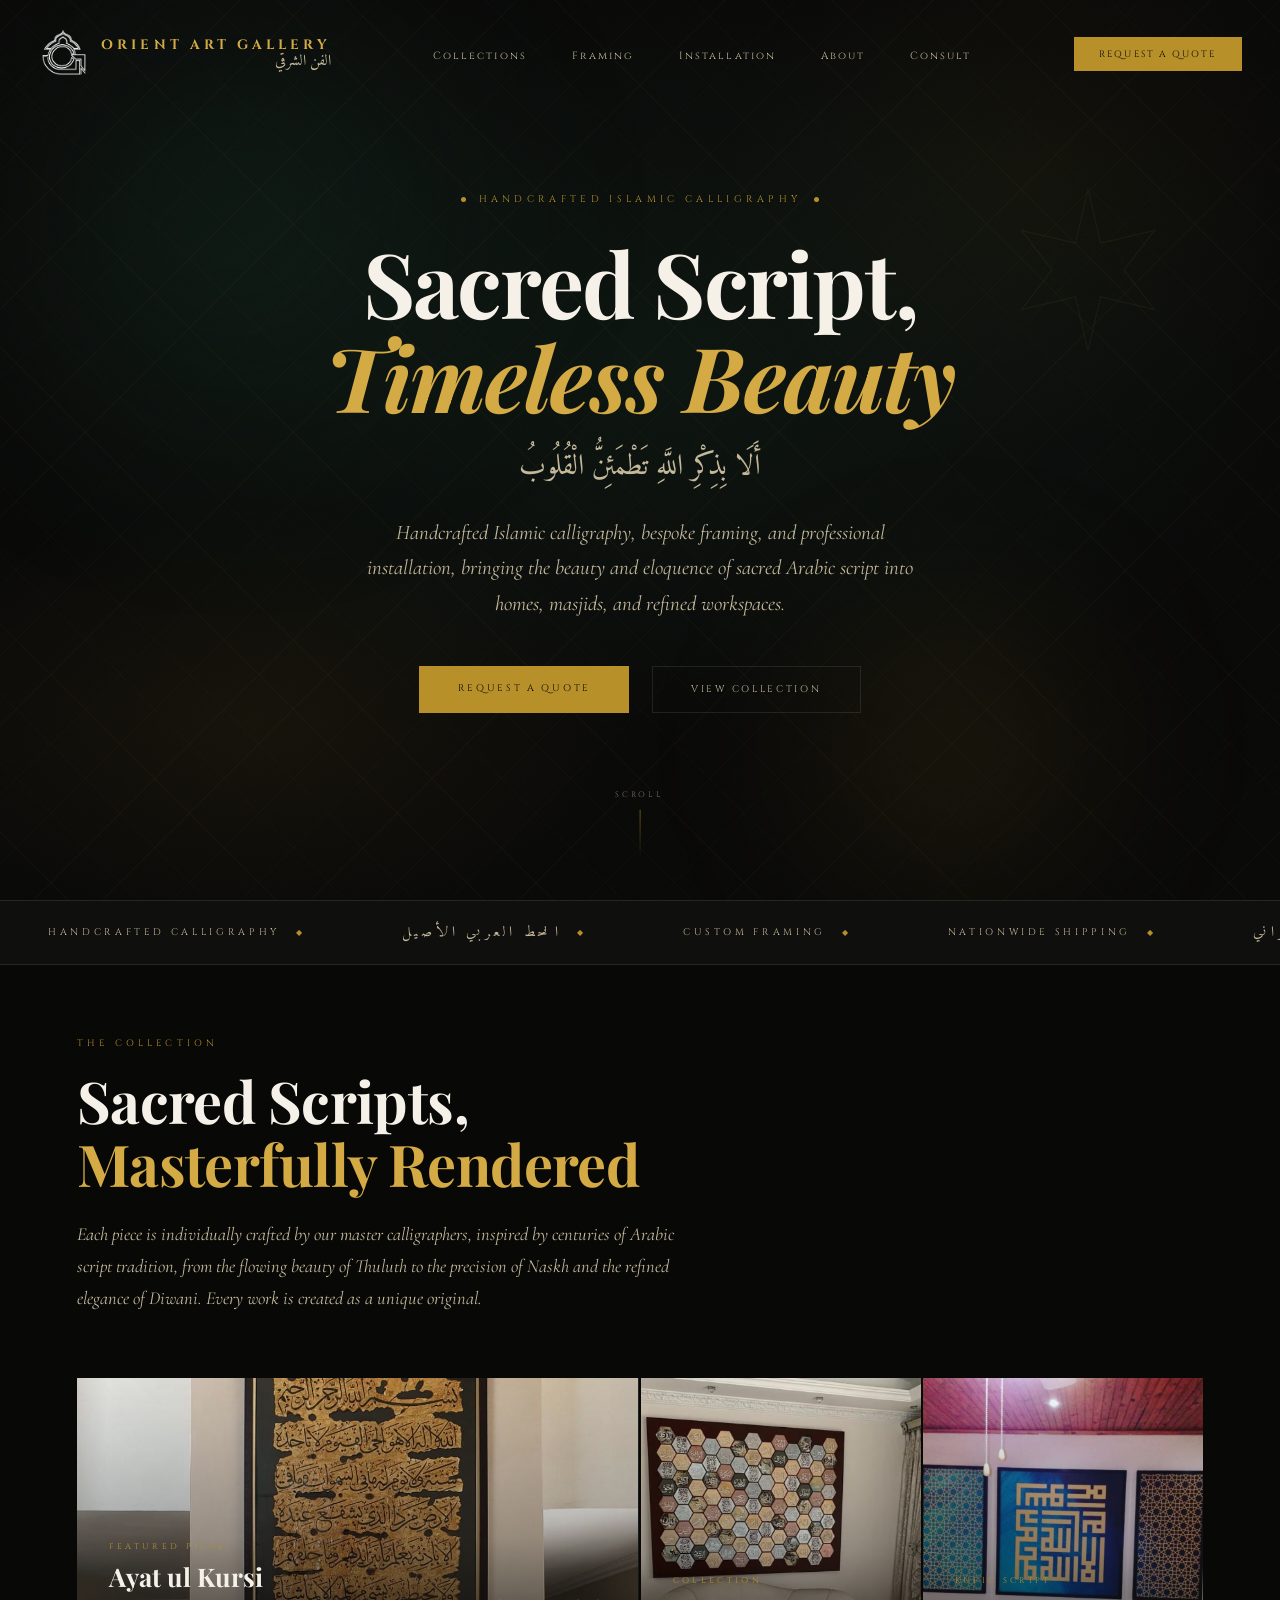
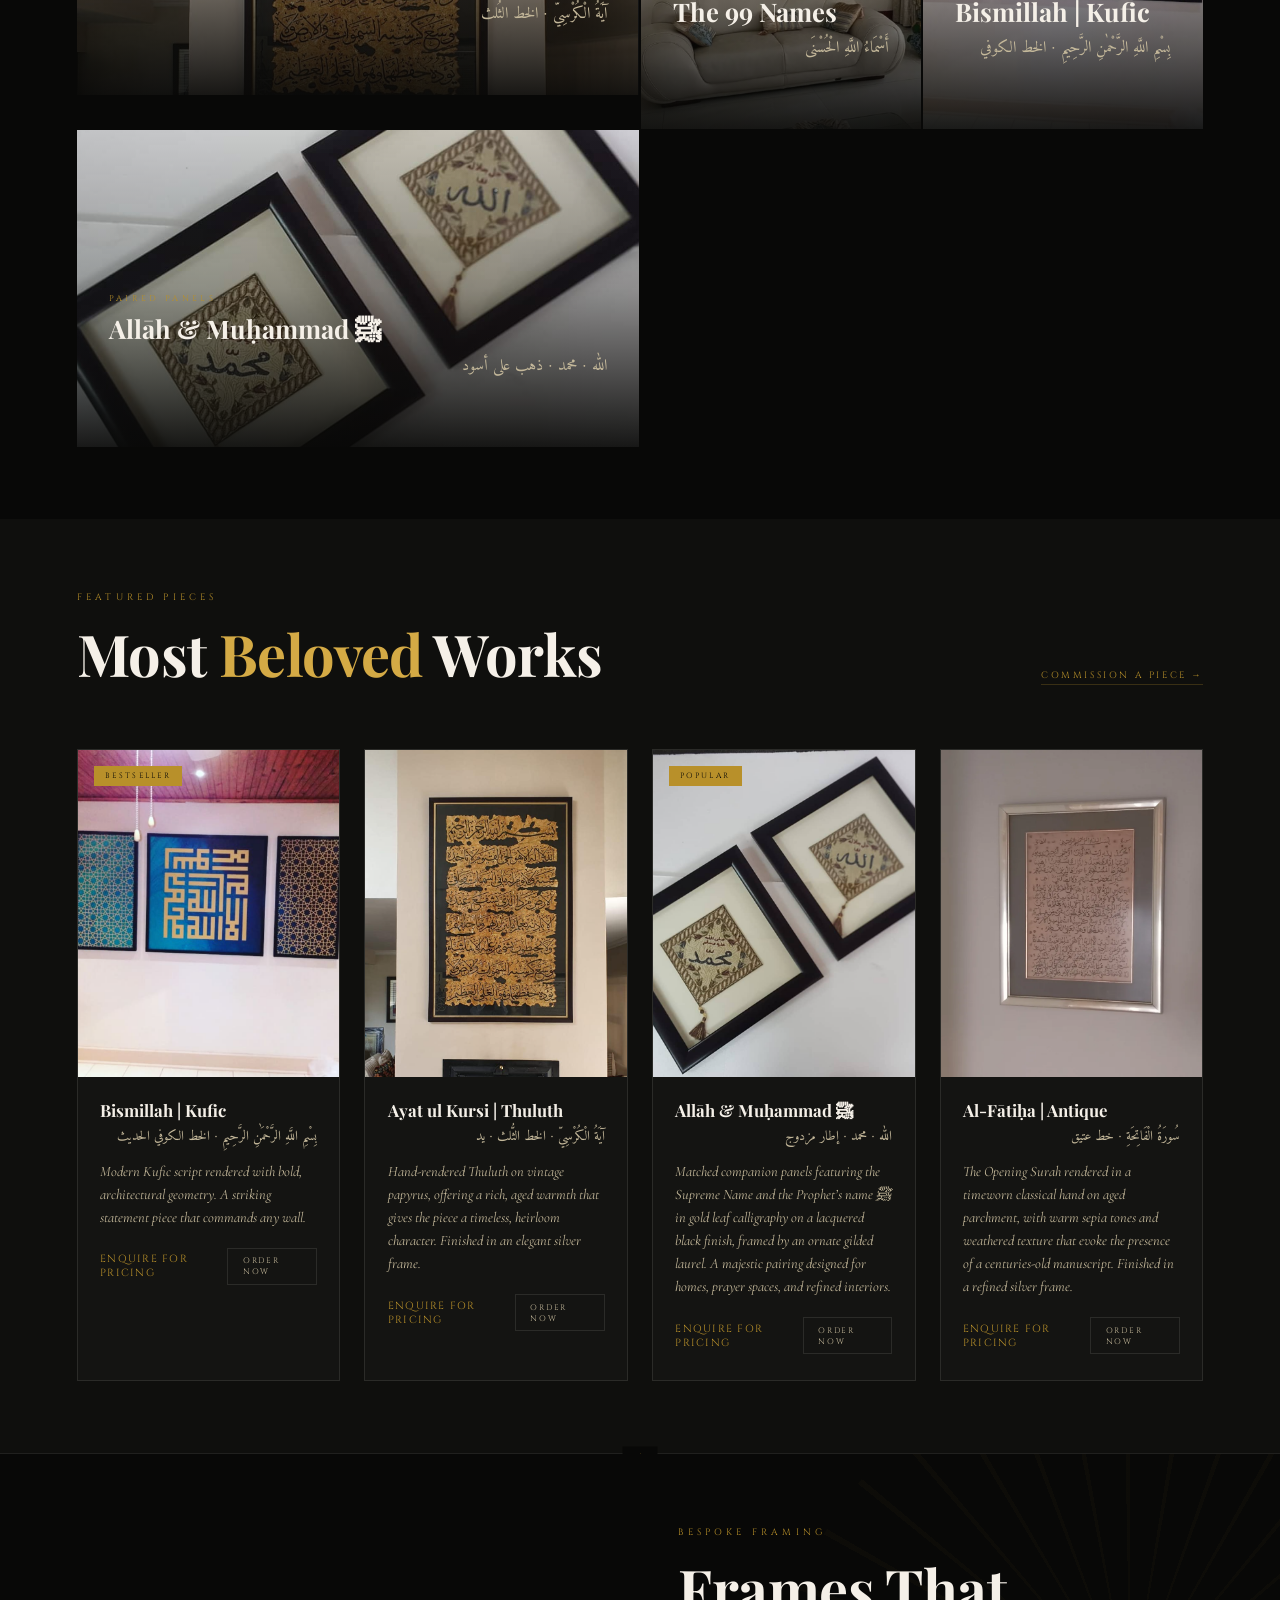
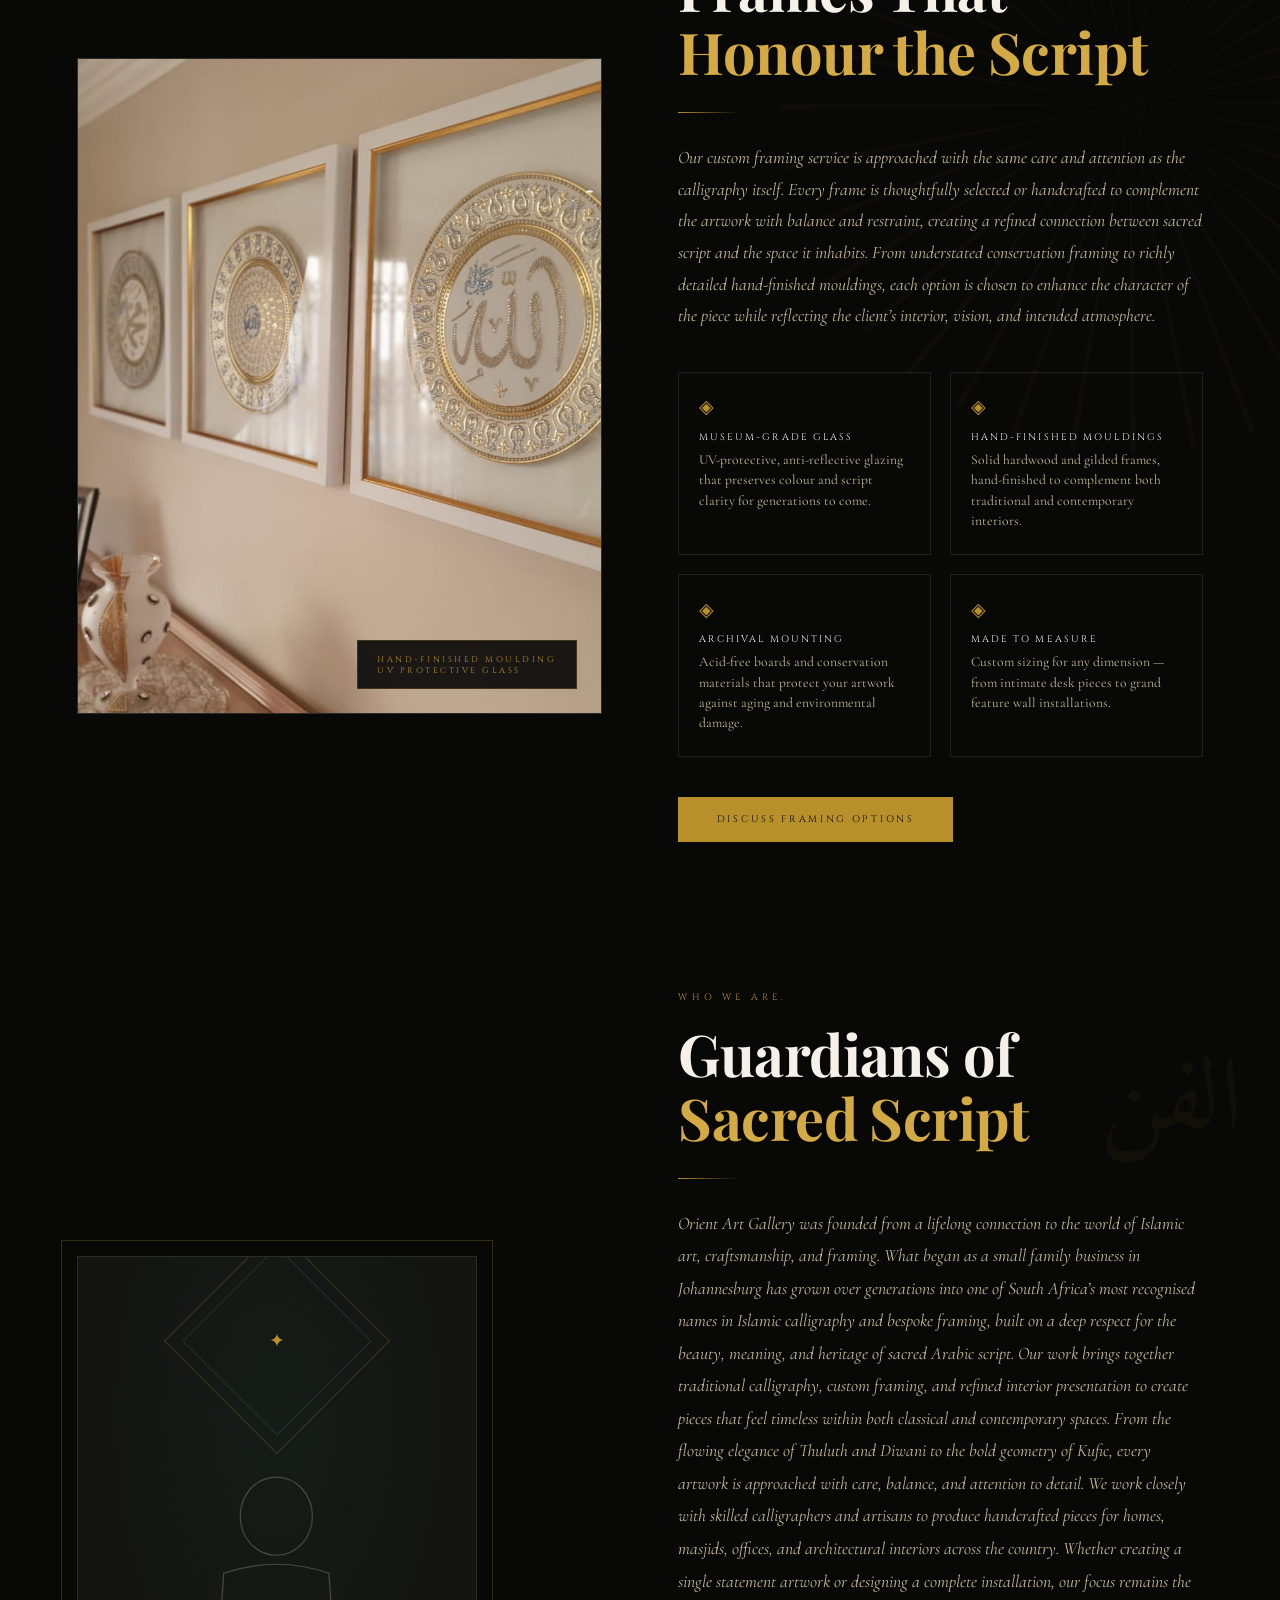
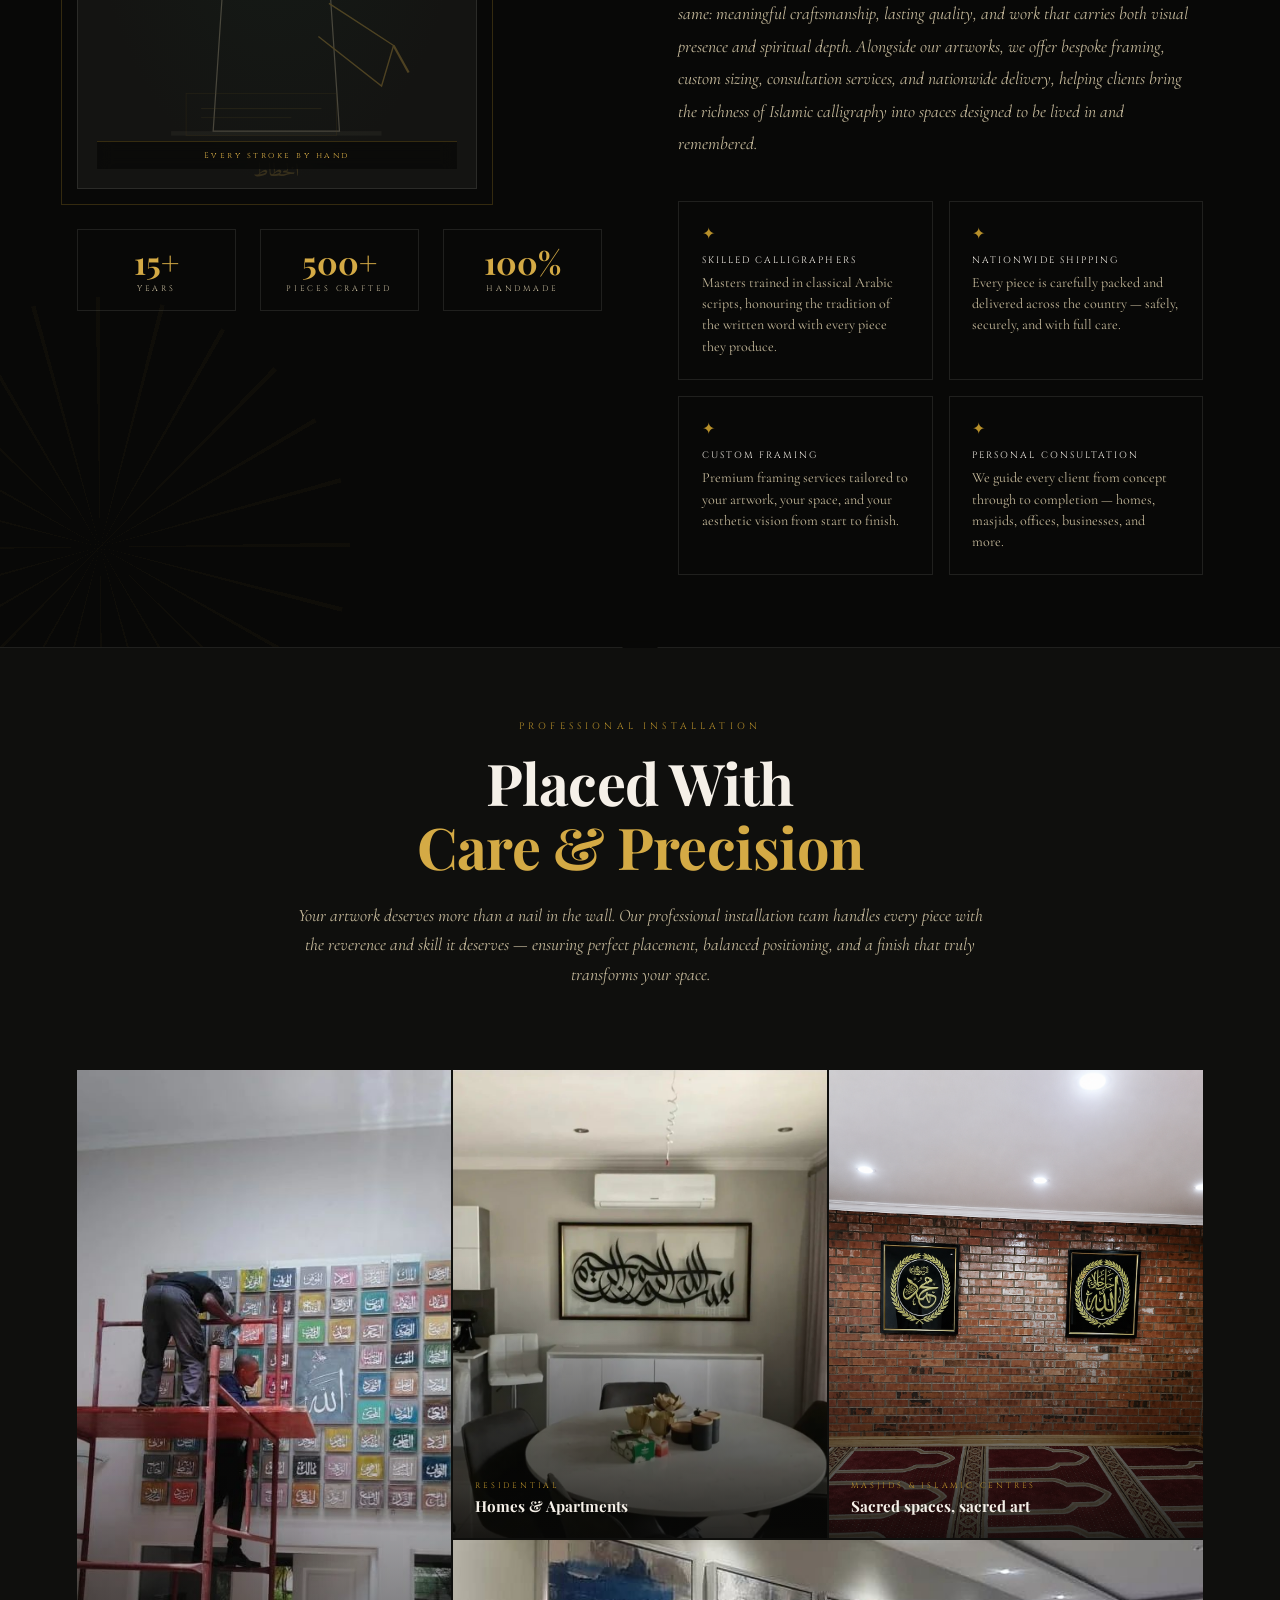
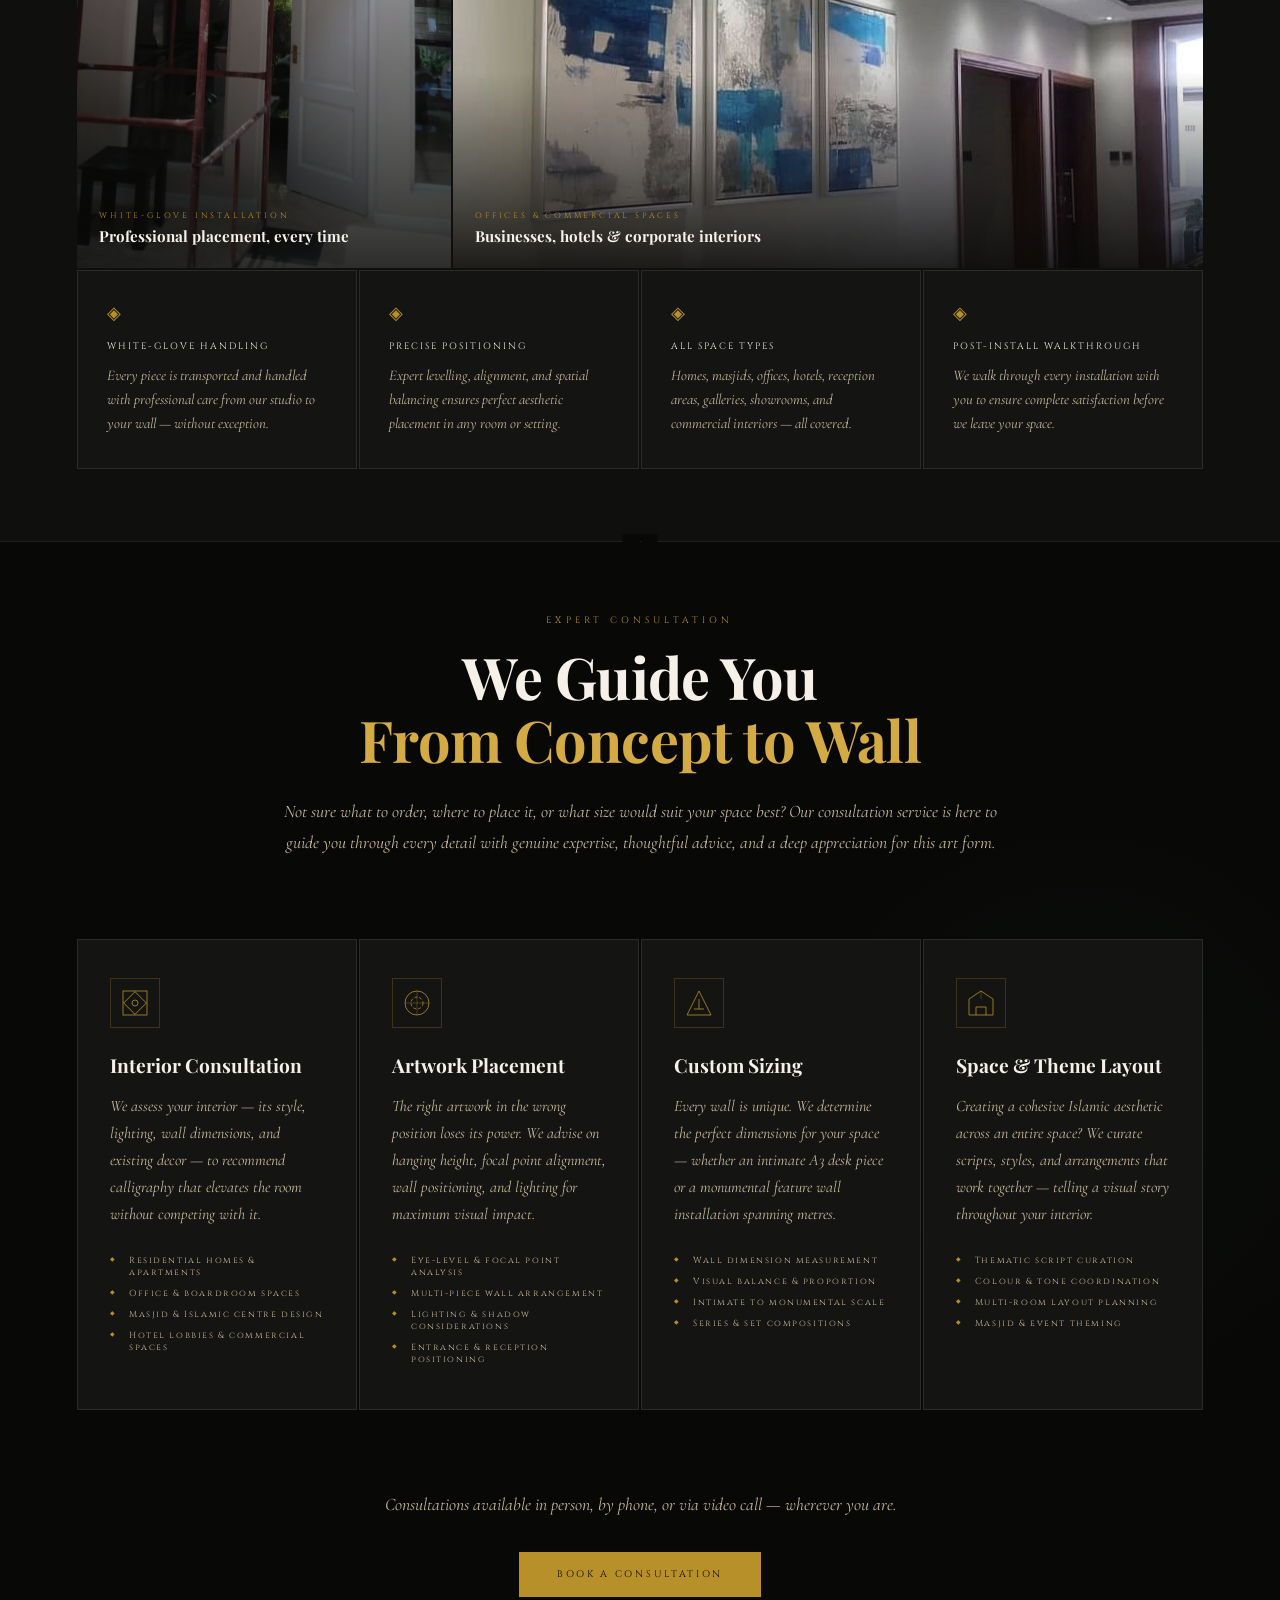
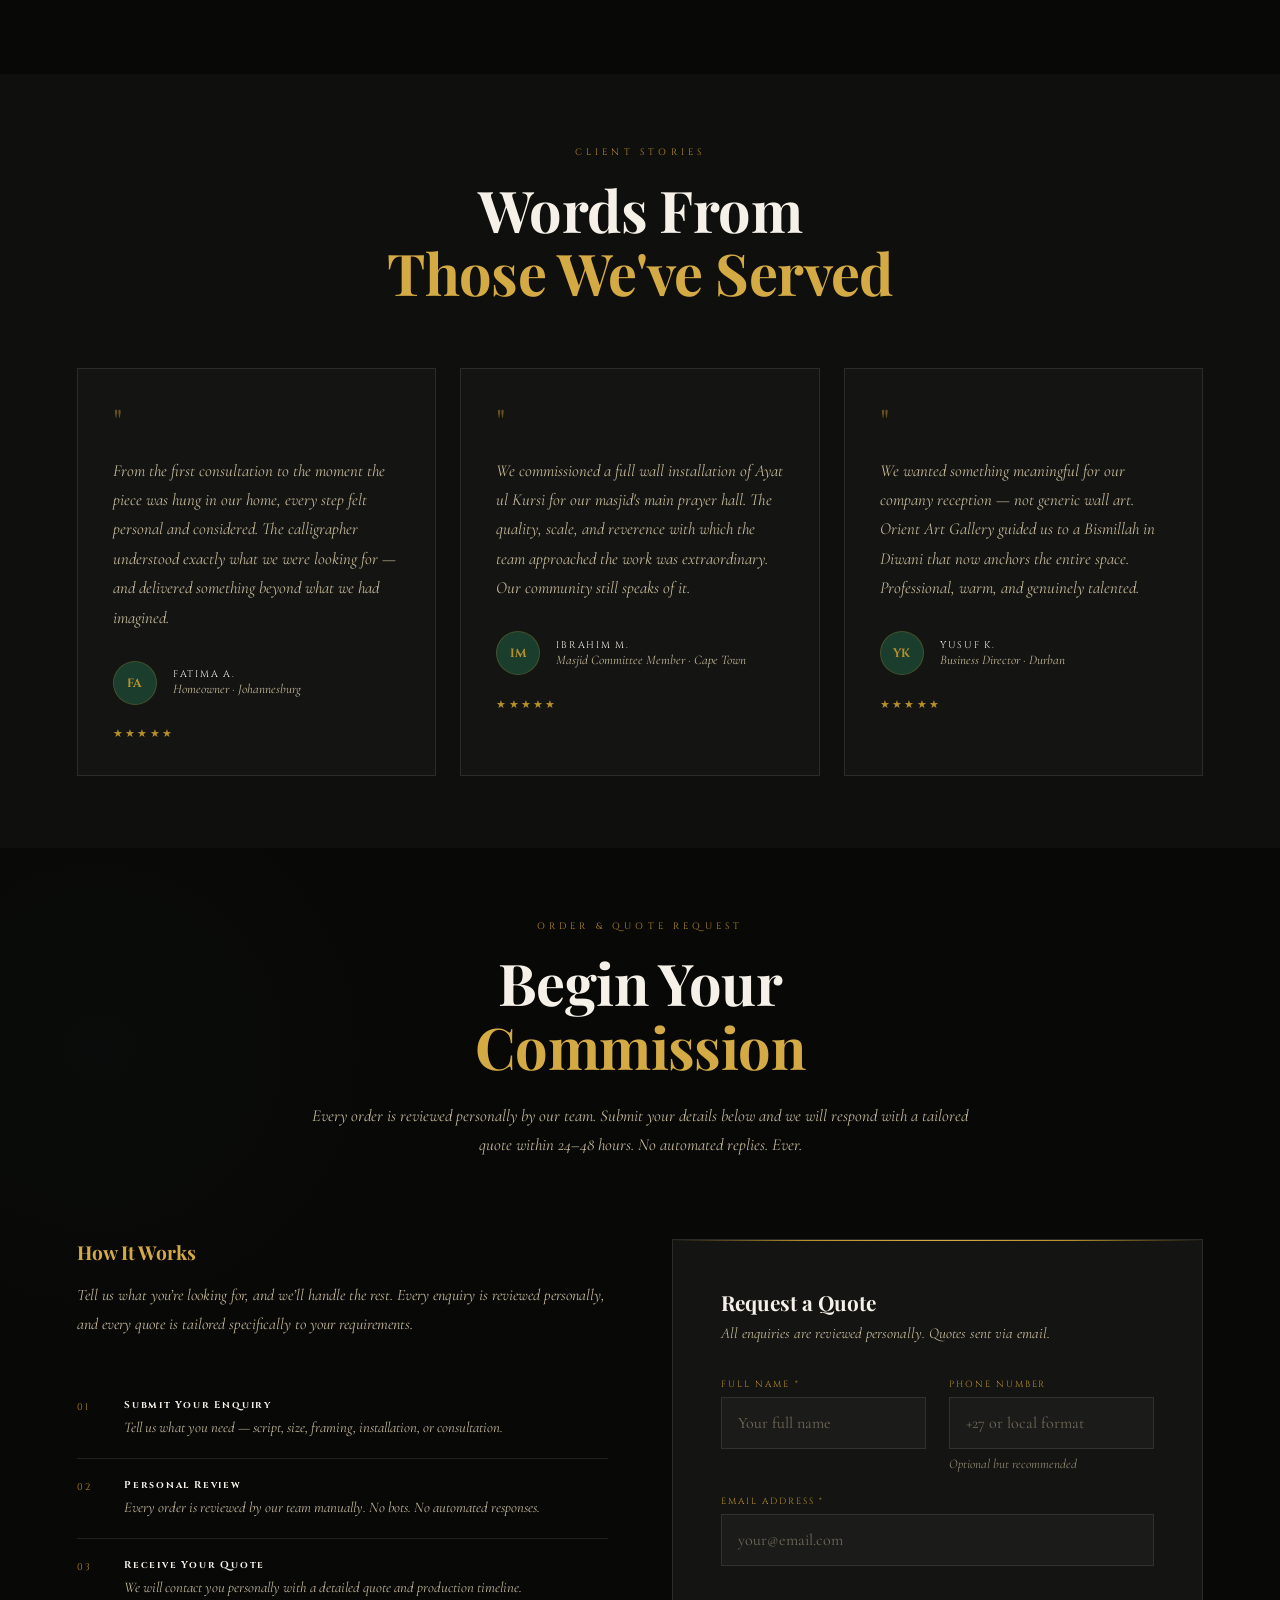
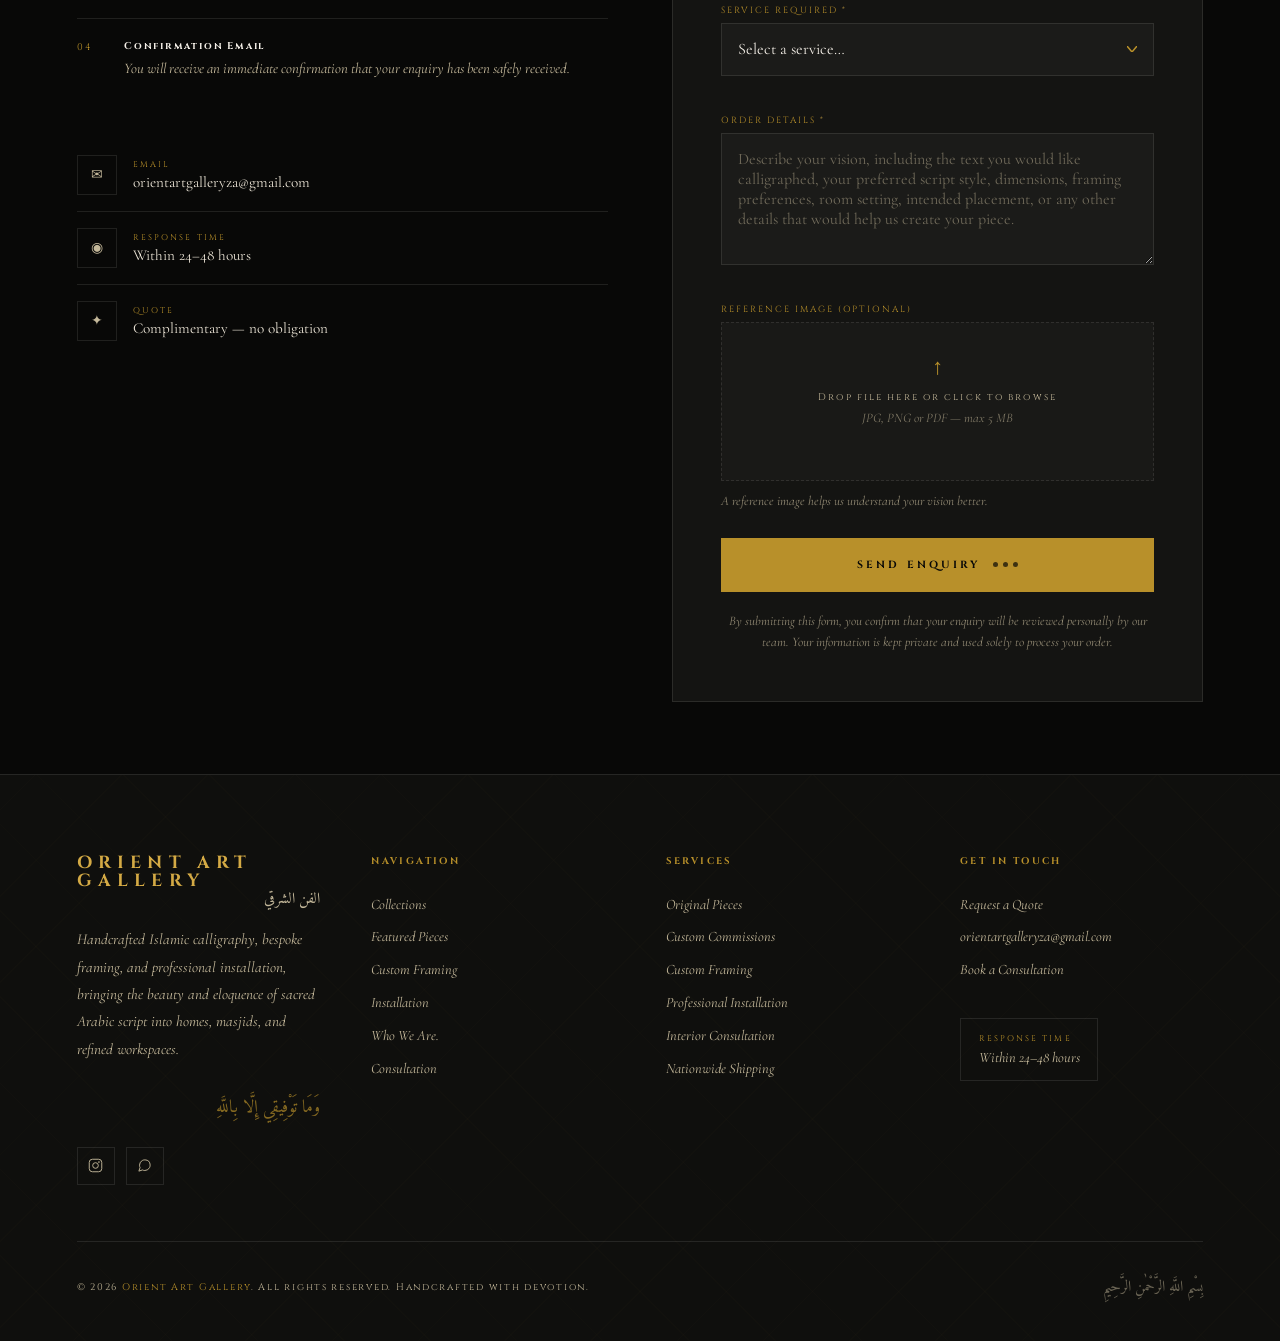
==== commit 33568c12: "Update index.html" ====
--- a/index.html
+++ b/index.html
@@ -271,12 +271,12 @@
         </article>
 
         <!-- Bismillah — Kufic -->
-        <article class="col-card reveal d3" aria-label="Bismillah in modern Kufic script">
+        <article class="col-card reveal d3" aria-label="Lā ilāha illā Allāh in modern Kufic script">
           <div class="col-art has-image">
             <img src="bismillah kufic.png"
-              alt="Bismillah — modern Kufic geometric script, bold angular letterforms in gold" loading="lazy"
+              alt="Lā ilāha illā Allāh — modern Kufic geometric script, bold angular letterforms in gold" loading="lazy"
               decoding="async">
-            <div class="col-art-inner" role="img" aria-label="Bismillah Kufic — placeholder" aria-hidden="true">
+            <div class="col-art-inner" role="img" aria-label="Lā ilāha illā Allāh Kufic — placeholder" aria-hidden="true">
               <svg viewBox="0 0 100 100" fill="none" width="65%" opacity="0.7">
                 <rect x="10" y="30" width="80" height="40" stroke="#b8902a" stroke-width="0.5" fill="none" />
                 <text x="50" y="55" text-anchor="middle" font-family="Amiri,serif" font-size="14" fill="#d4aa45">بسم
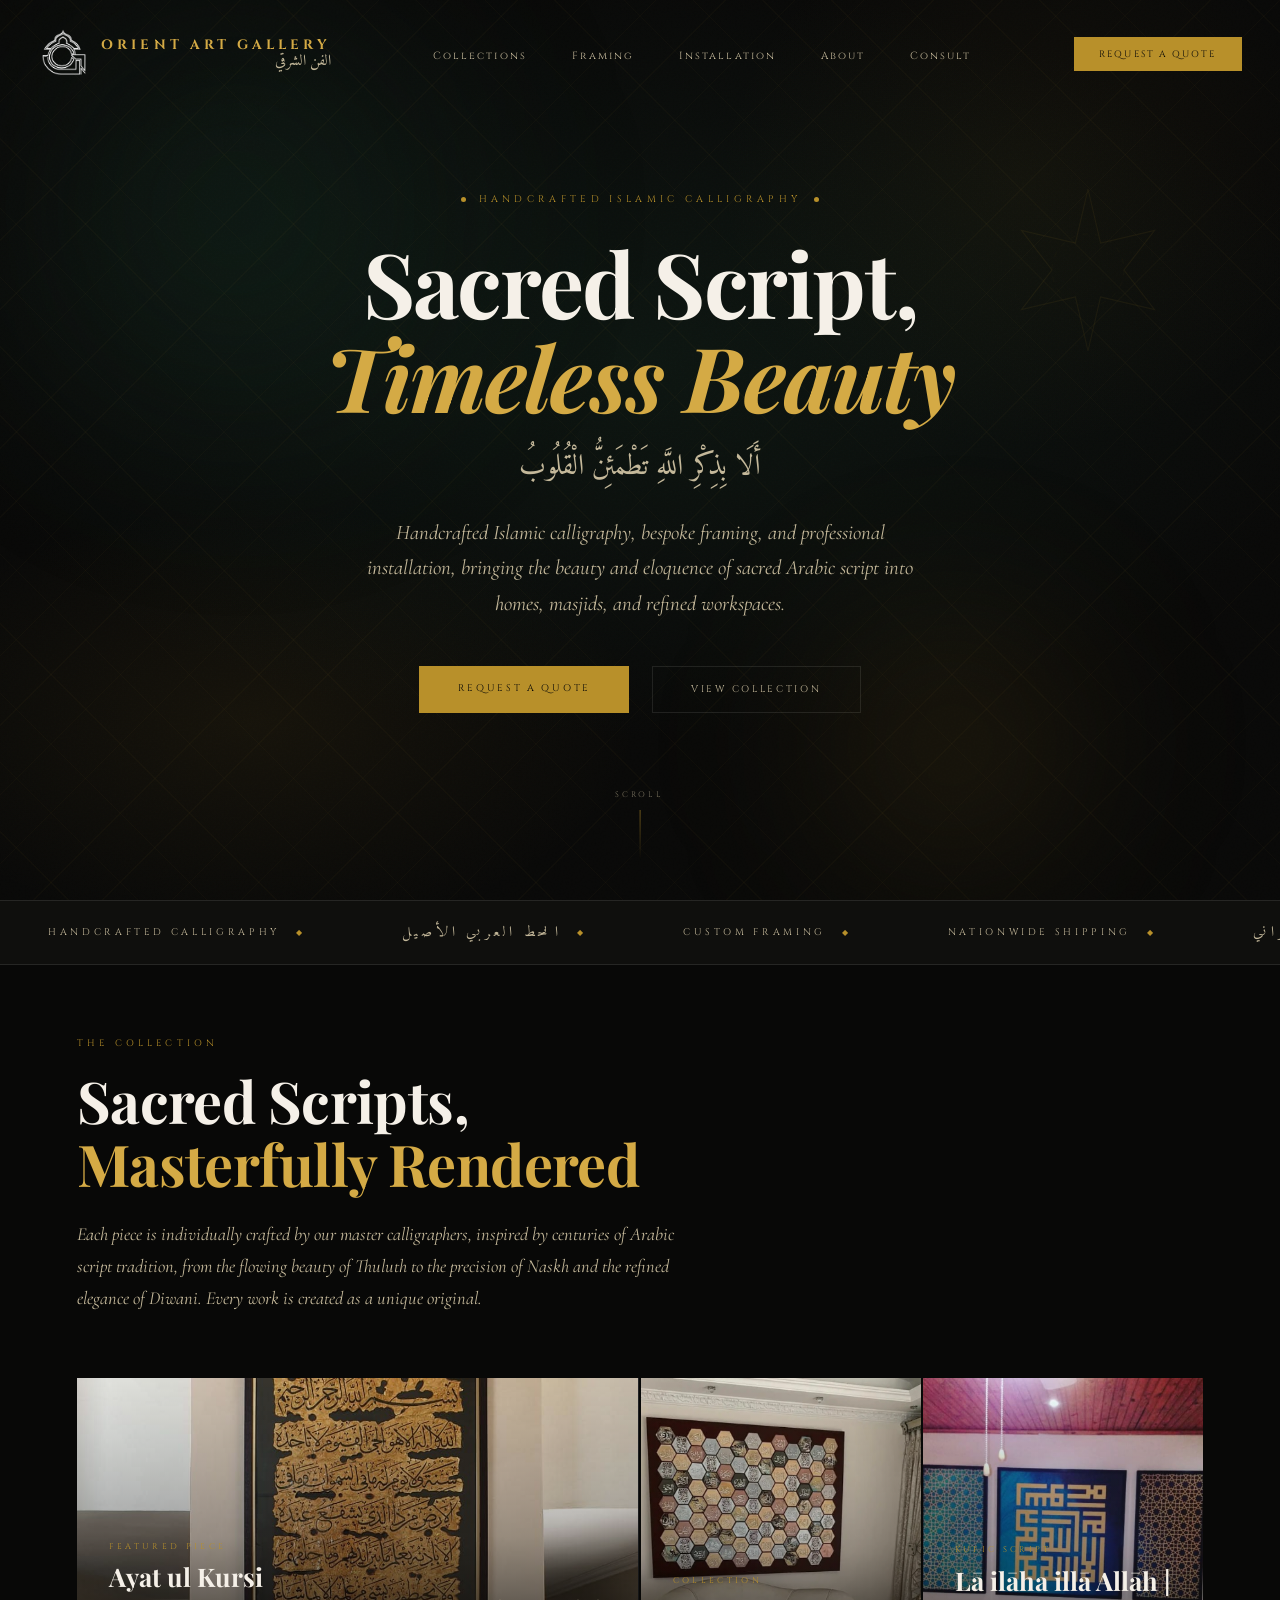
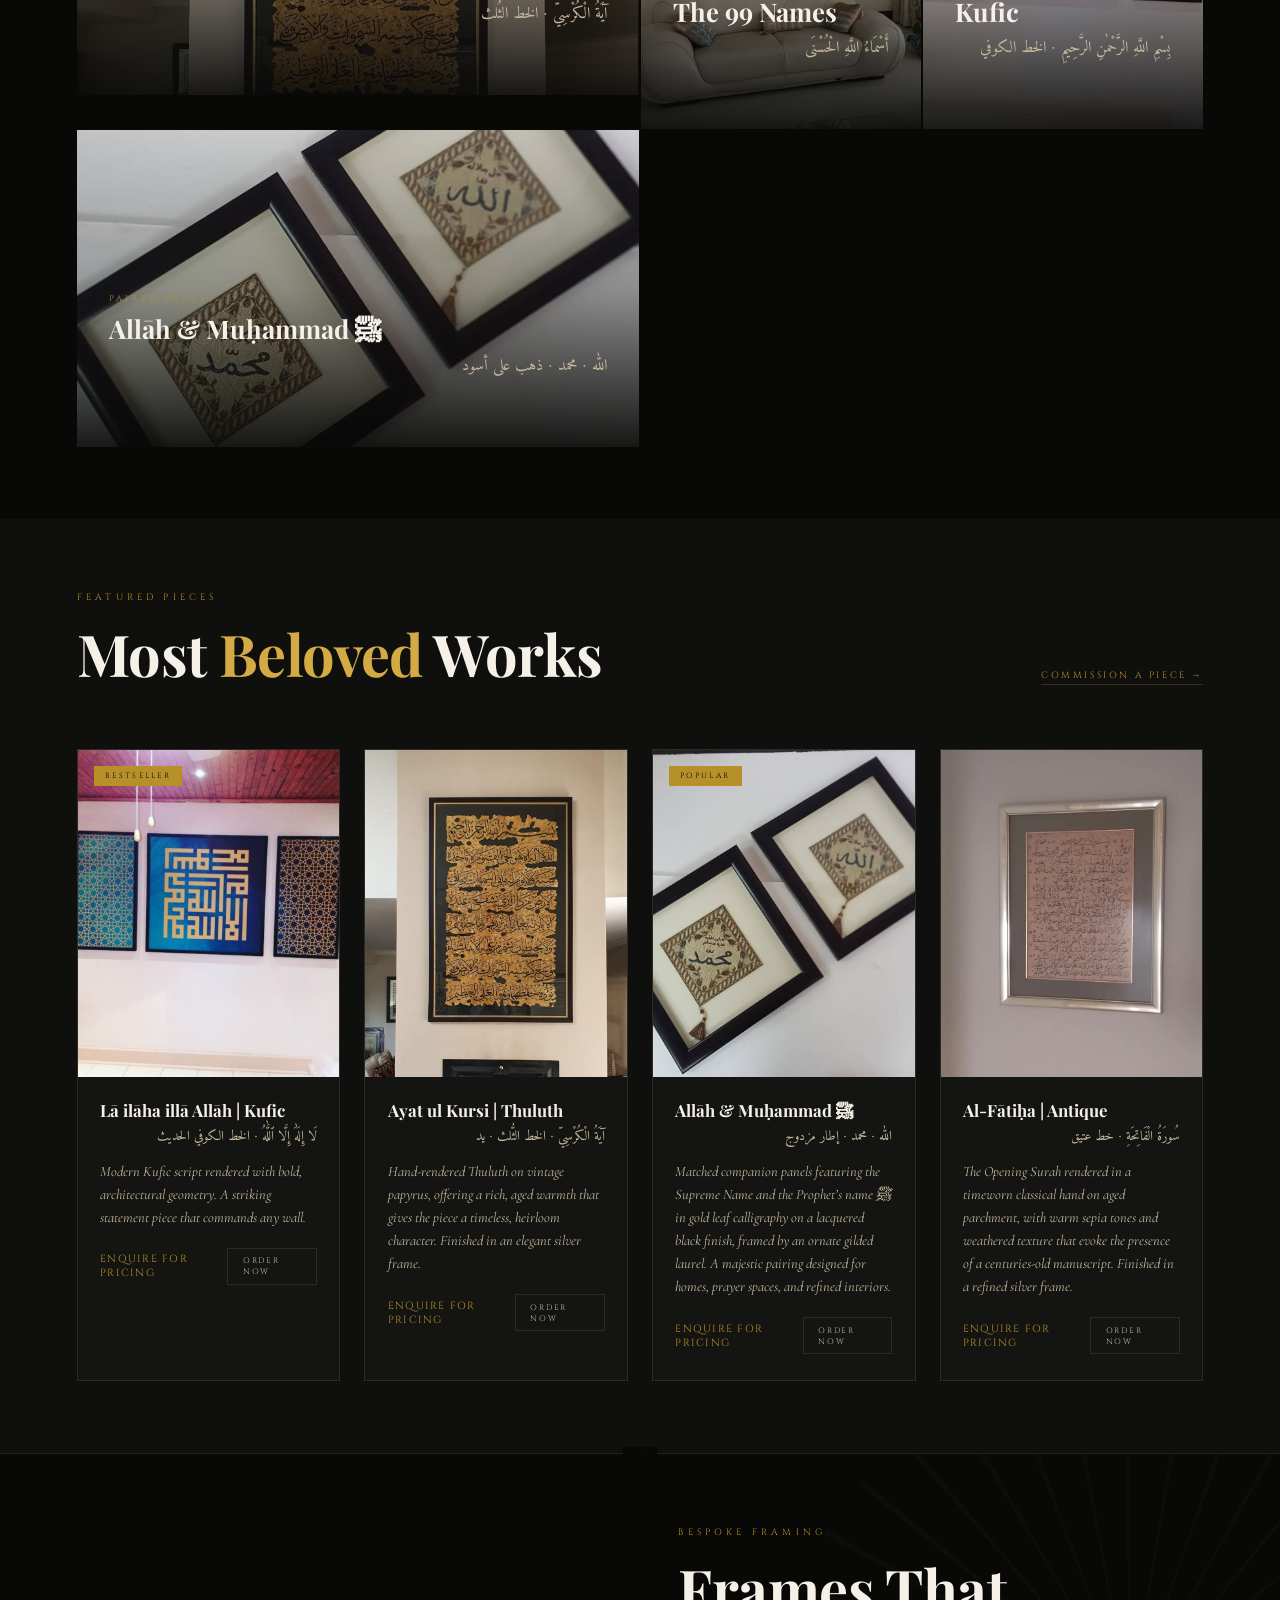
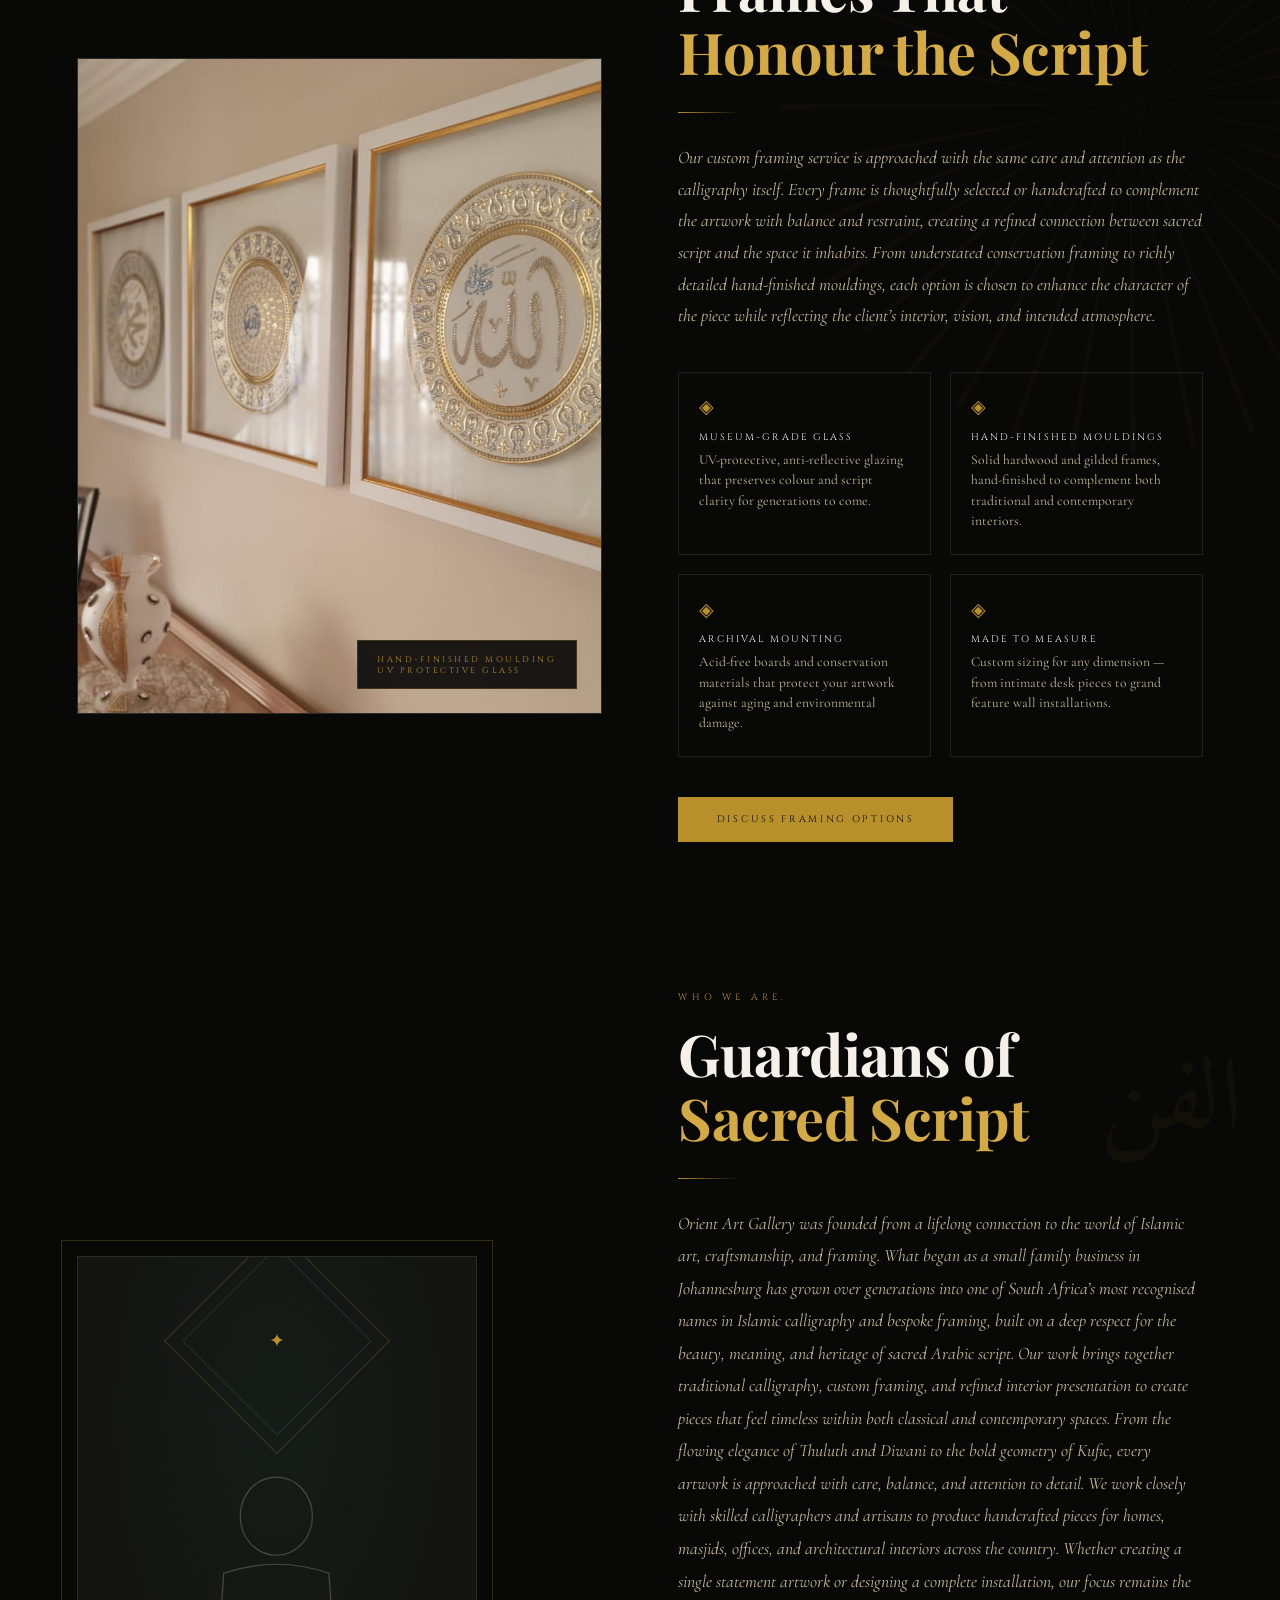
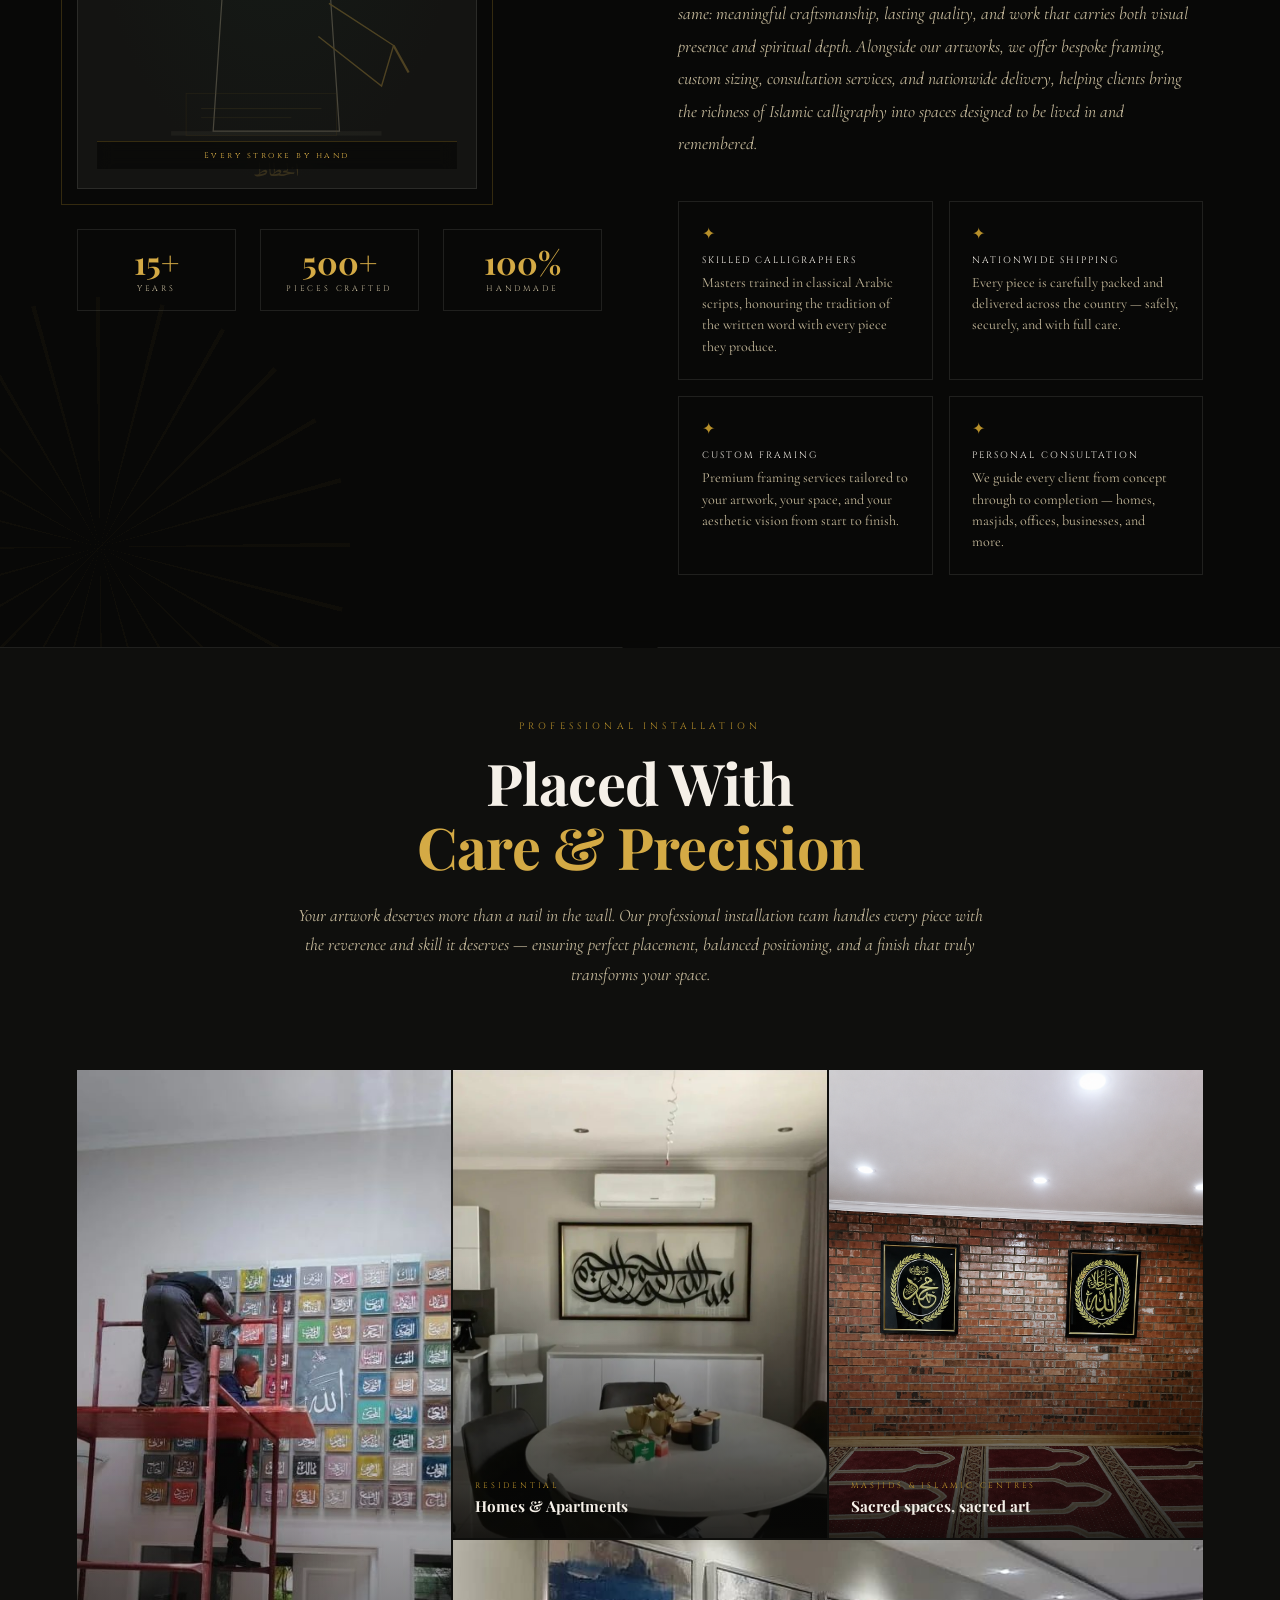
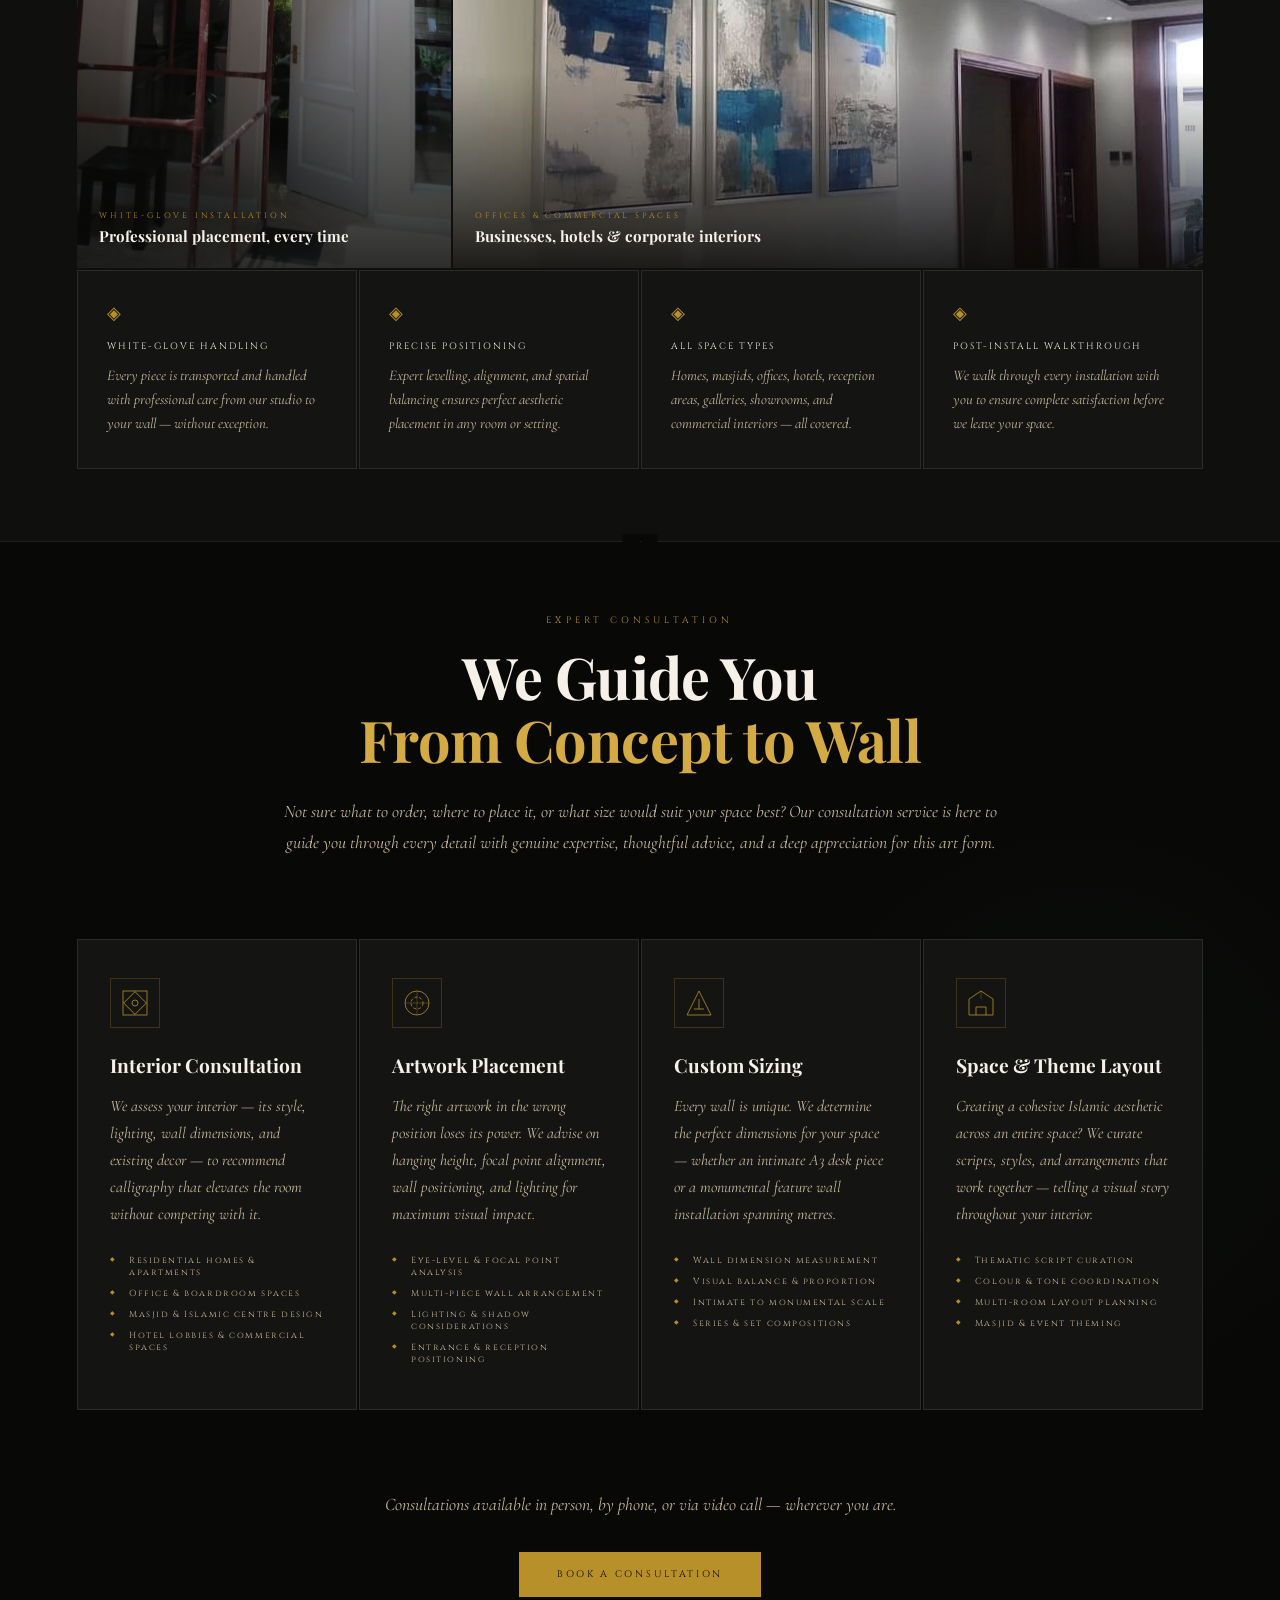
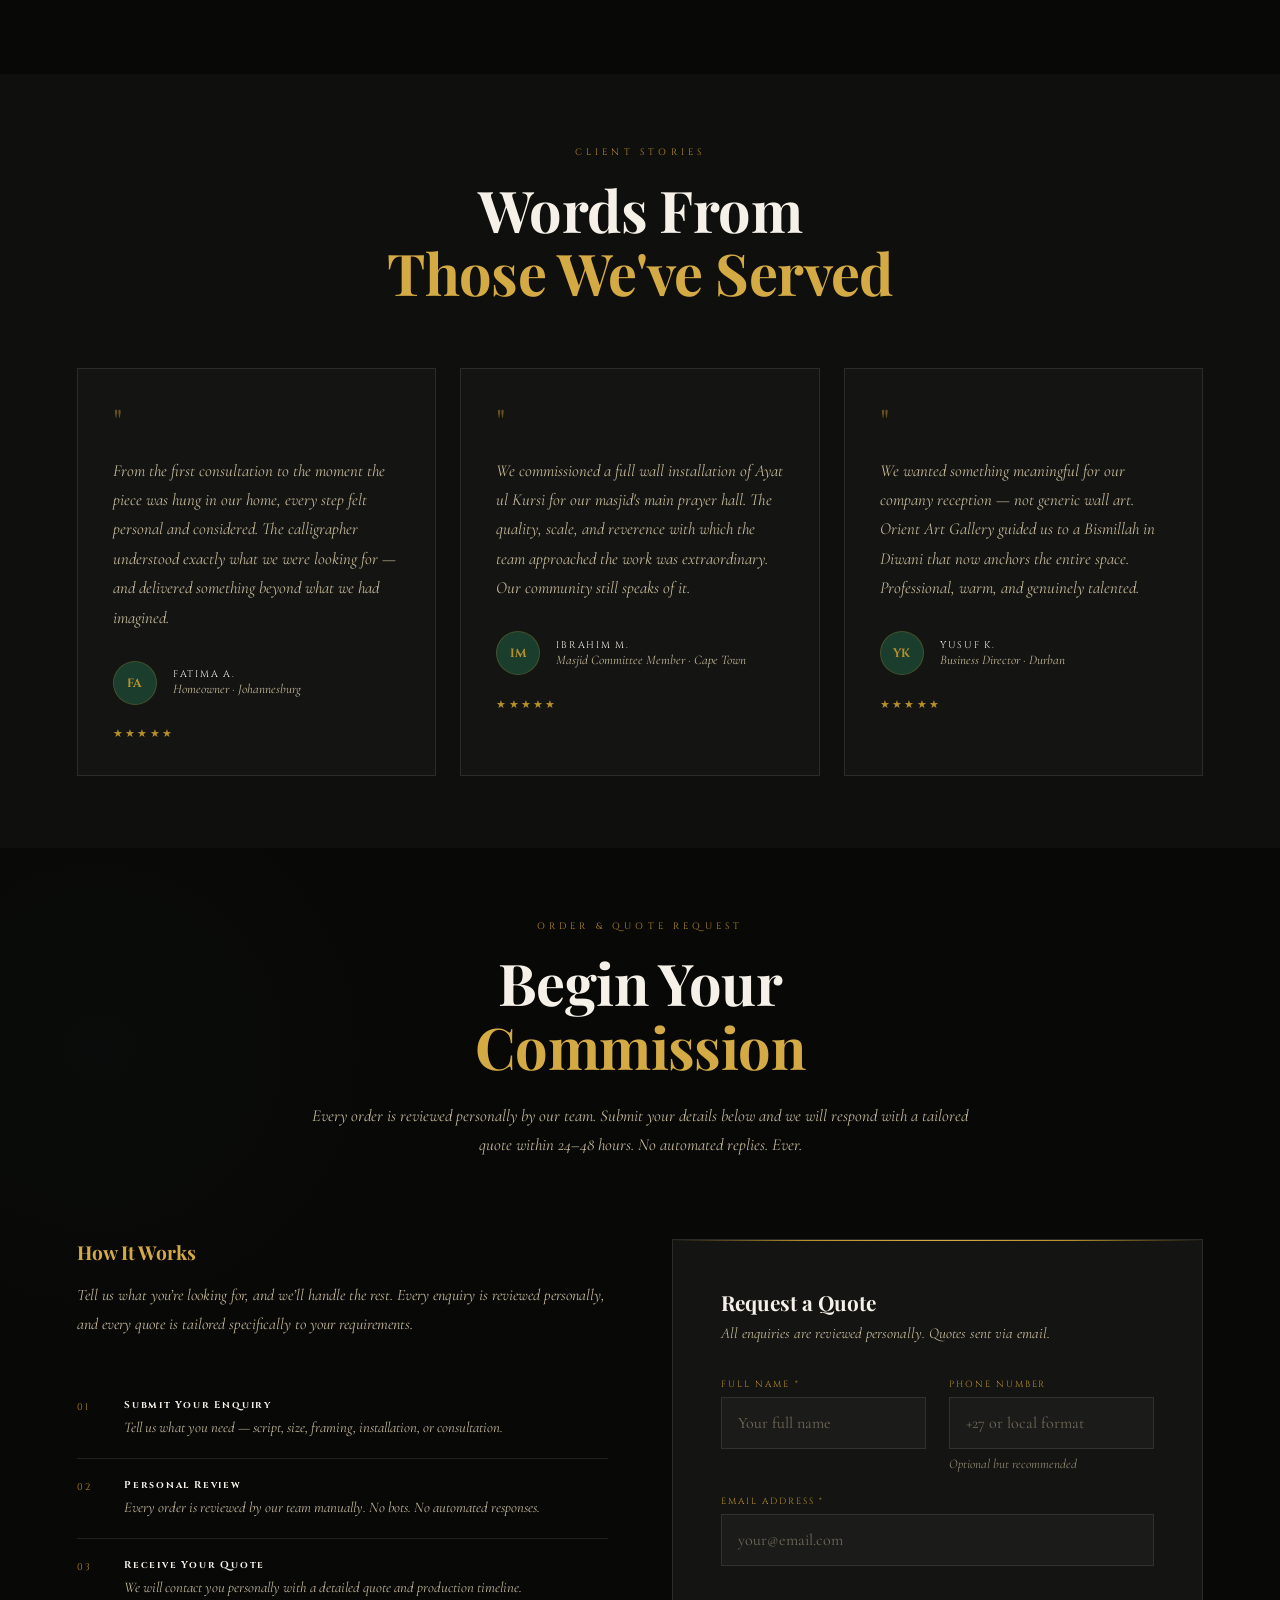
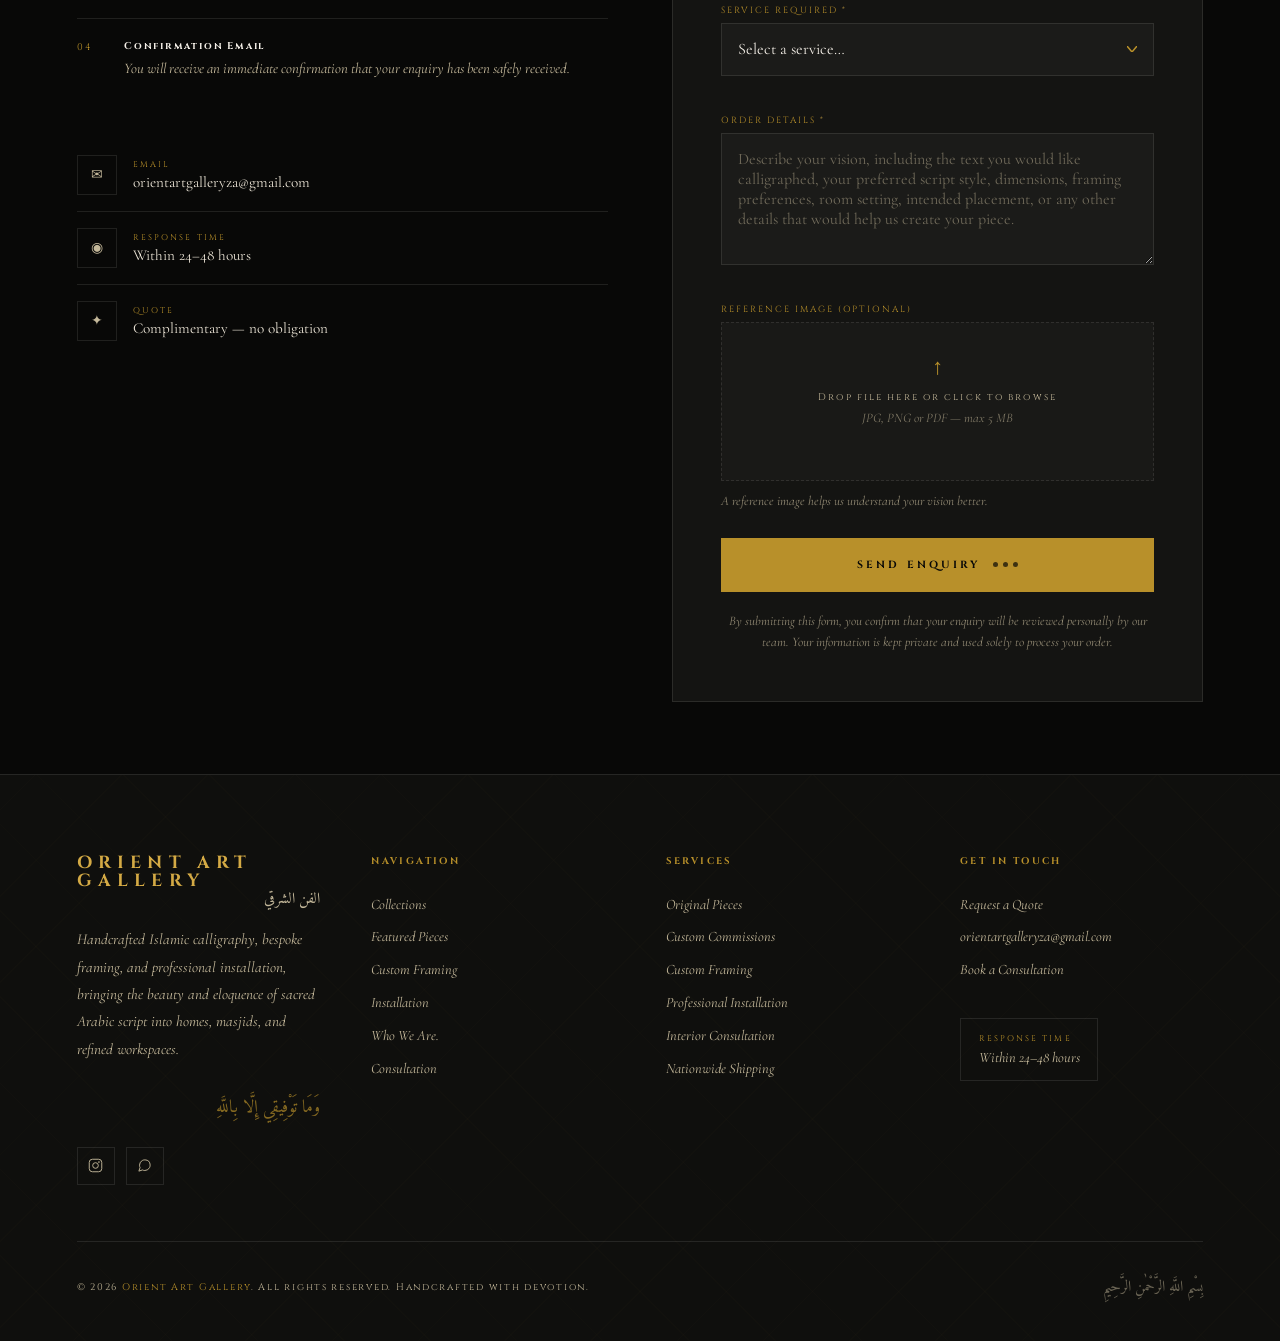
==== commit 6efea0bb: "Update index.html" ====
--- a/index.html
+++ b/index.html
@@ -287,7 +287,7 @@
           <div class="col-overlay"></div>
           <div class="col-info">
             <span class="col-tag">KUFIC SCRIPT</span>
-            <h3 class="col-title">Bismillah | Kufic</h3>
+            <h3 class="col-title">Lā ilāha illā Allāh | Kufic</h3>
             <p class="col-arabic" lang="ar" dir="rtl">بِسْمِ اللَّهِ الرَّحْمٰنِ الرَّحِيمِ · الخط الكوفي</p>
             <a href="#contact" class="col-btn">INQUIRE NOW</a>
           </div>
@@ -357,8 +357,8 @@
             <div class="product-badge">BESTSELLER</div>
           </div>
           <div class="product-info">
-            <h3 class="product-title">Bismillah | Kufic</h3>
-            <span class="product-arabic" lang="ar" dir="rtl">بِسْمِ اللَّهِ الرَّحْمَٰنِ الرَّحِيمِ · الخط الكوفي
+            <h3 class="product-title">Lā ilāha illā Allāh | Kufic</h3>
+            <span class="product-arabic" lang="ar" dir="rtl">لَا إِلَٰهَ إِلَّا ٱللَّٰهُ · الخط الكوفي
               الحديث</span>
             <p class="product-desc">Modern Kufic script rendered with bold, architectural geometry. A striking statement
               piece that commands any wall.</p>
